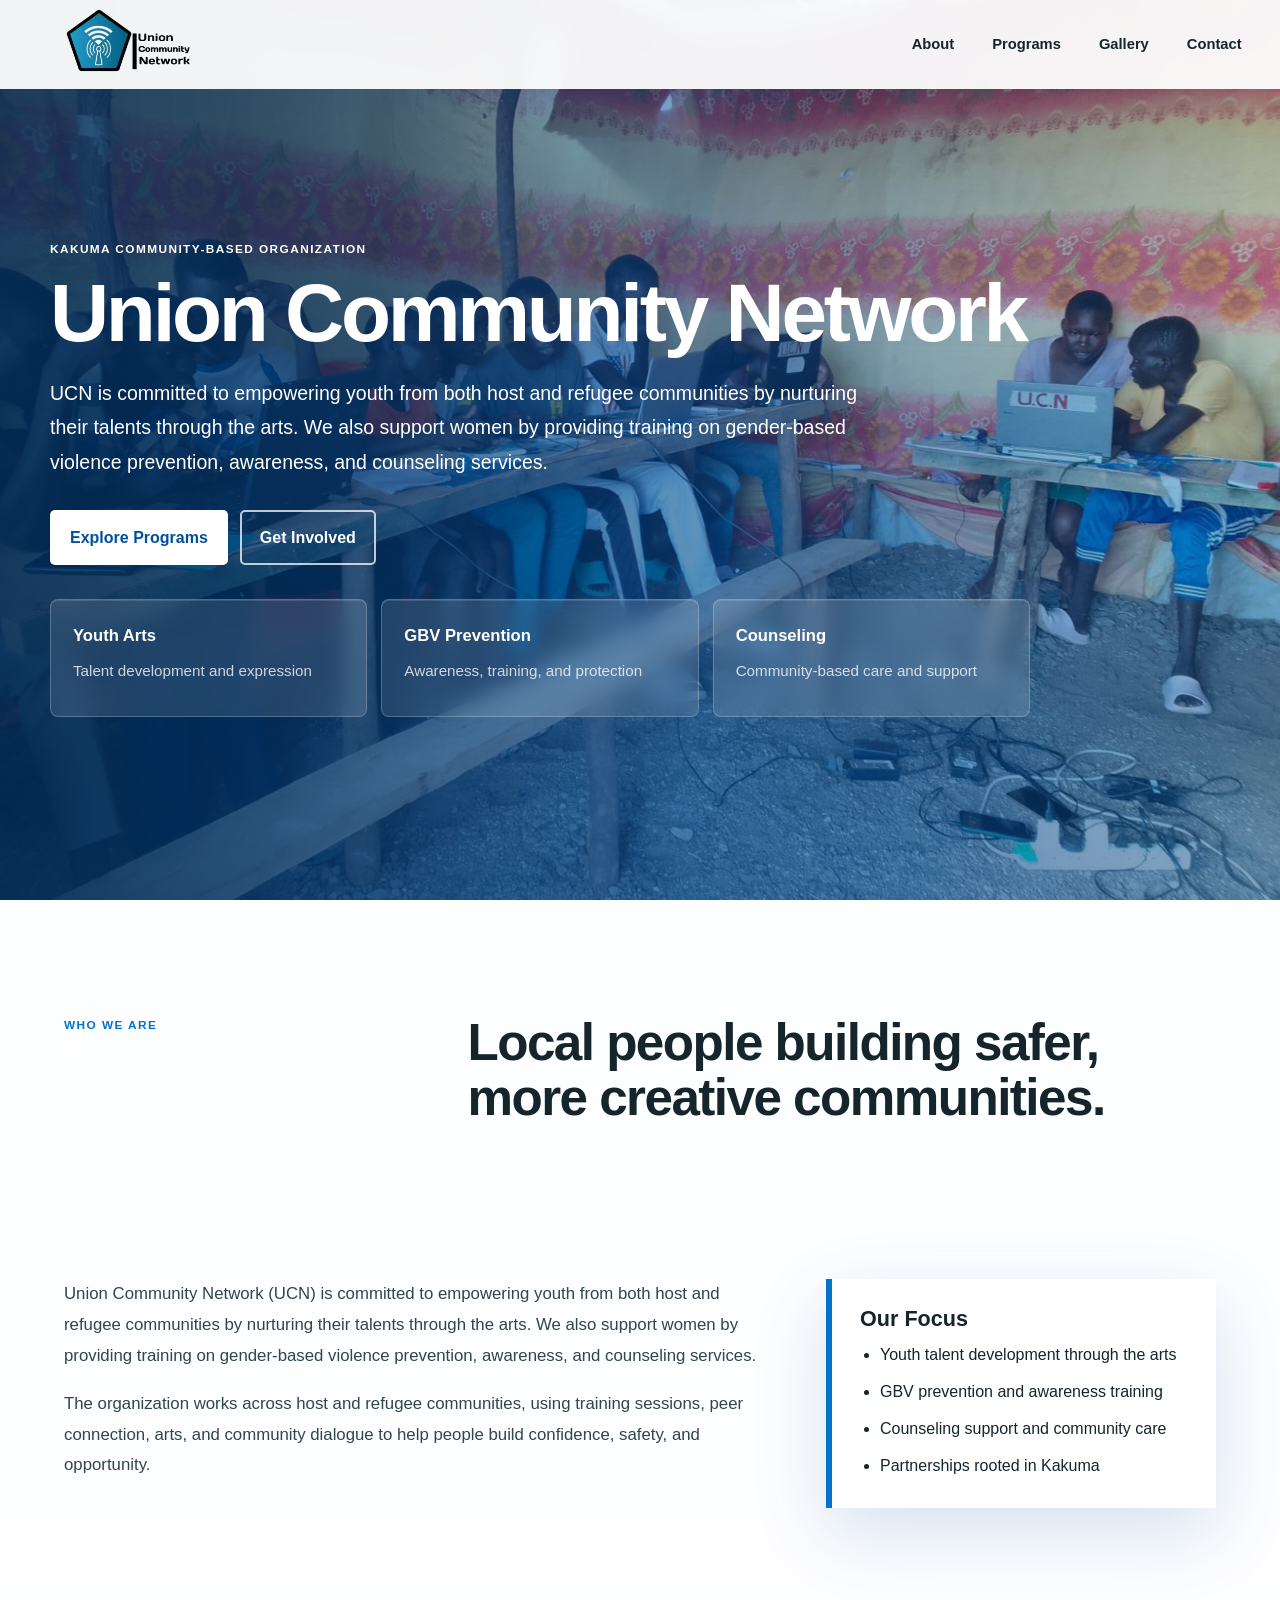
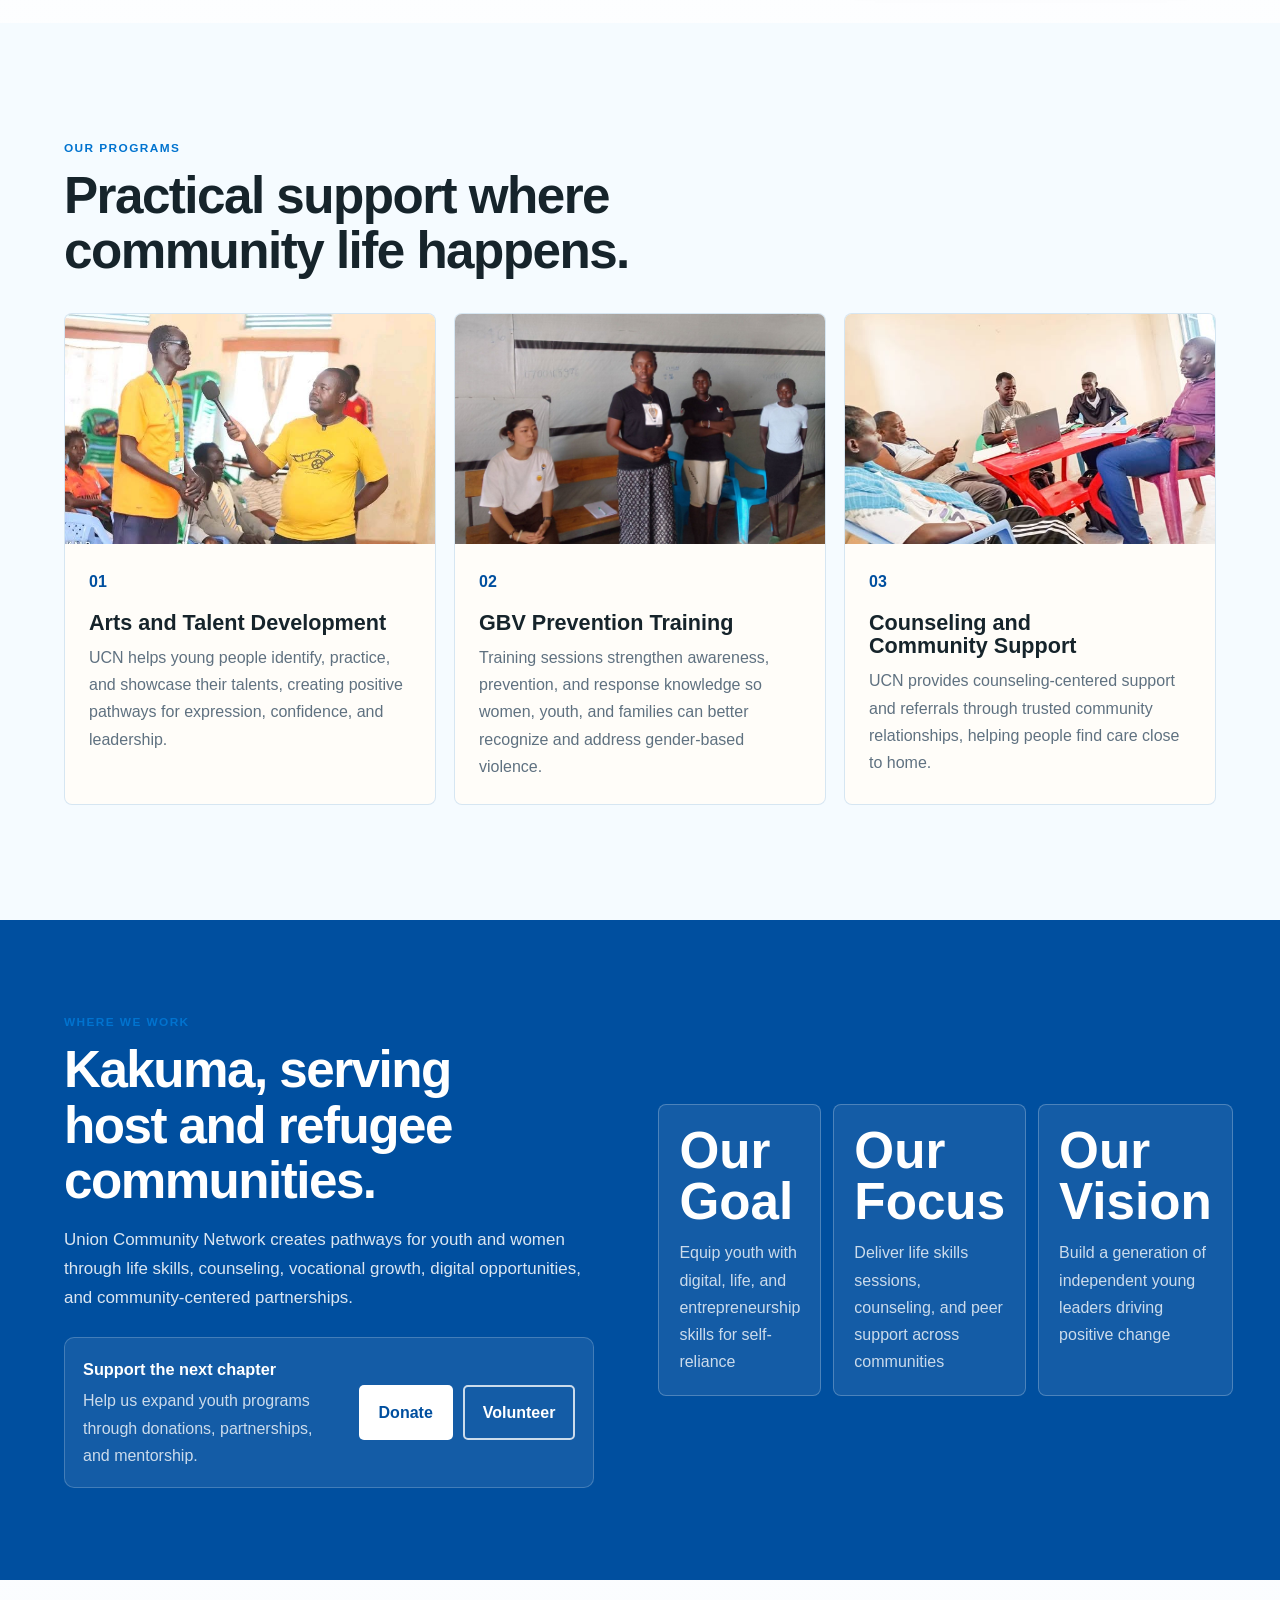
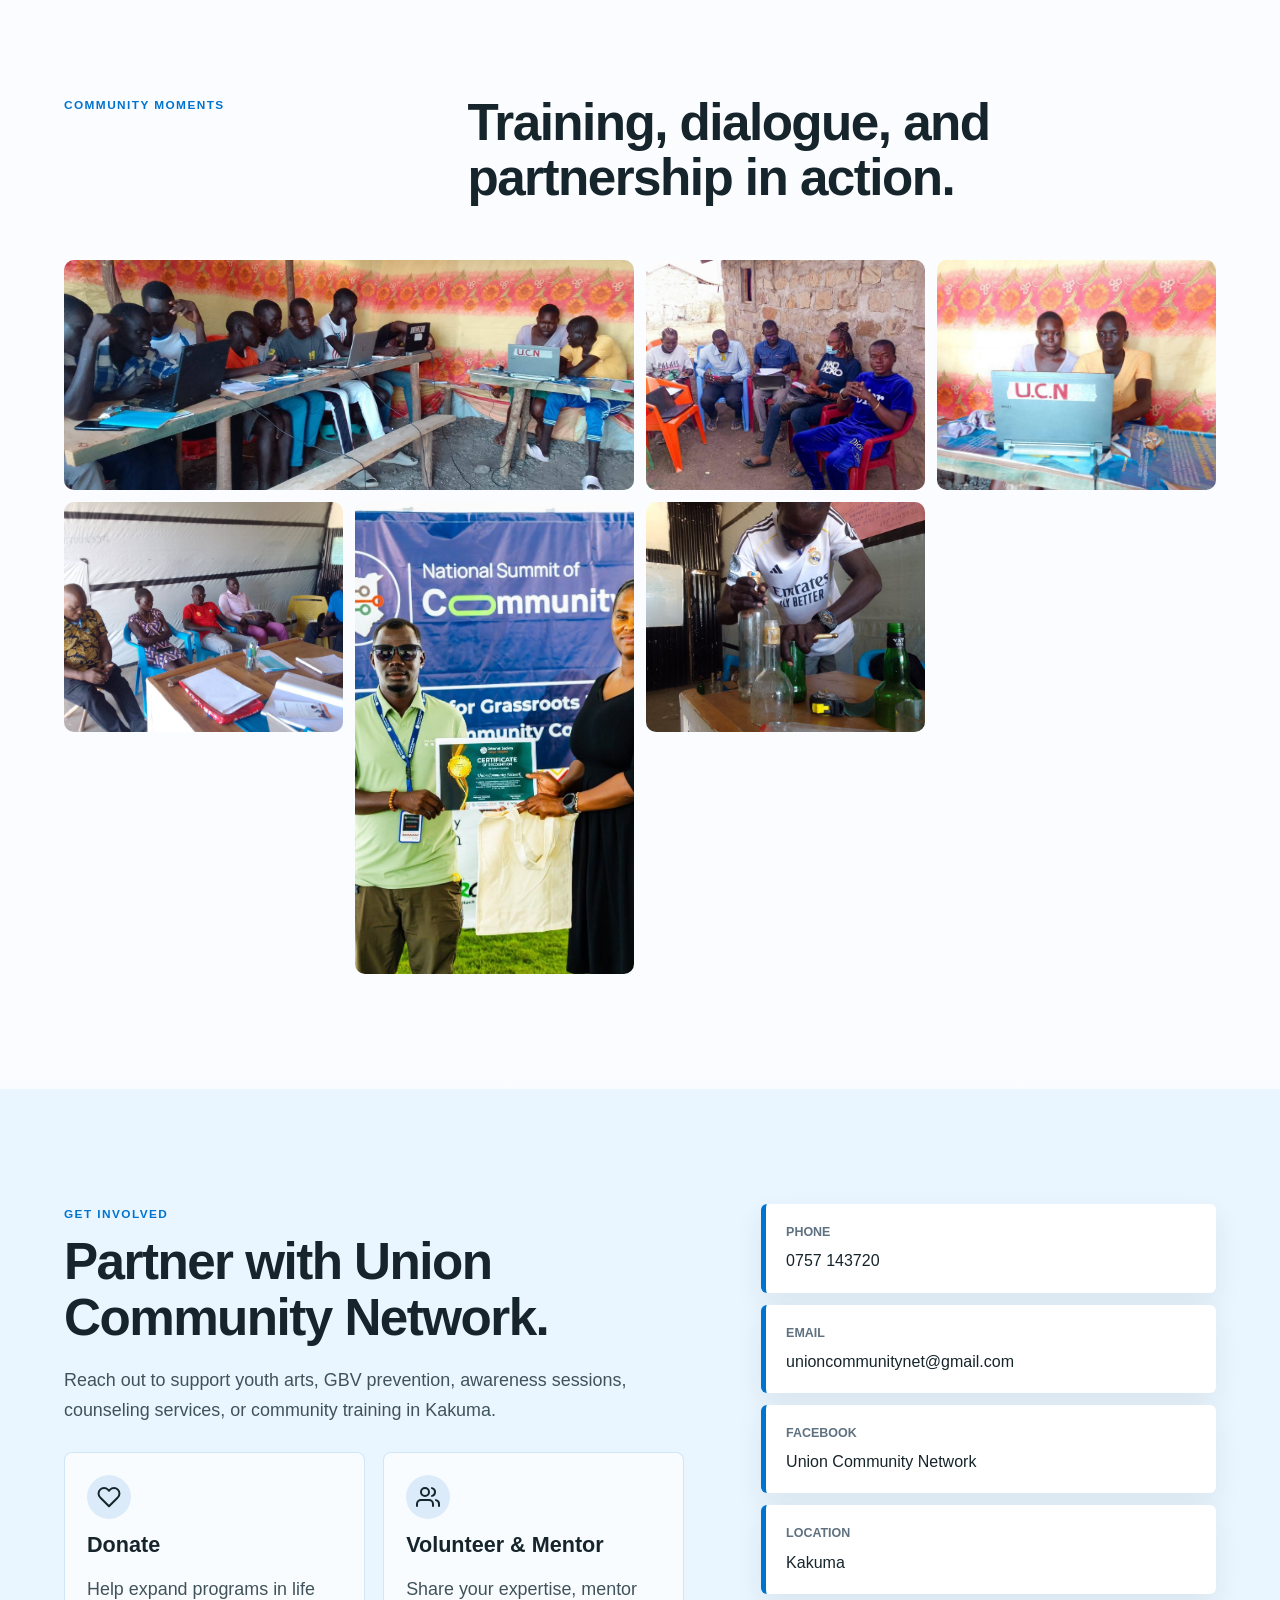
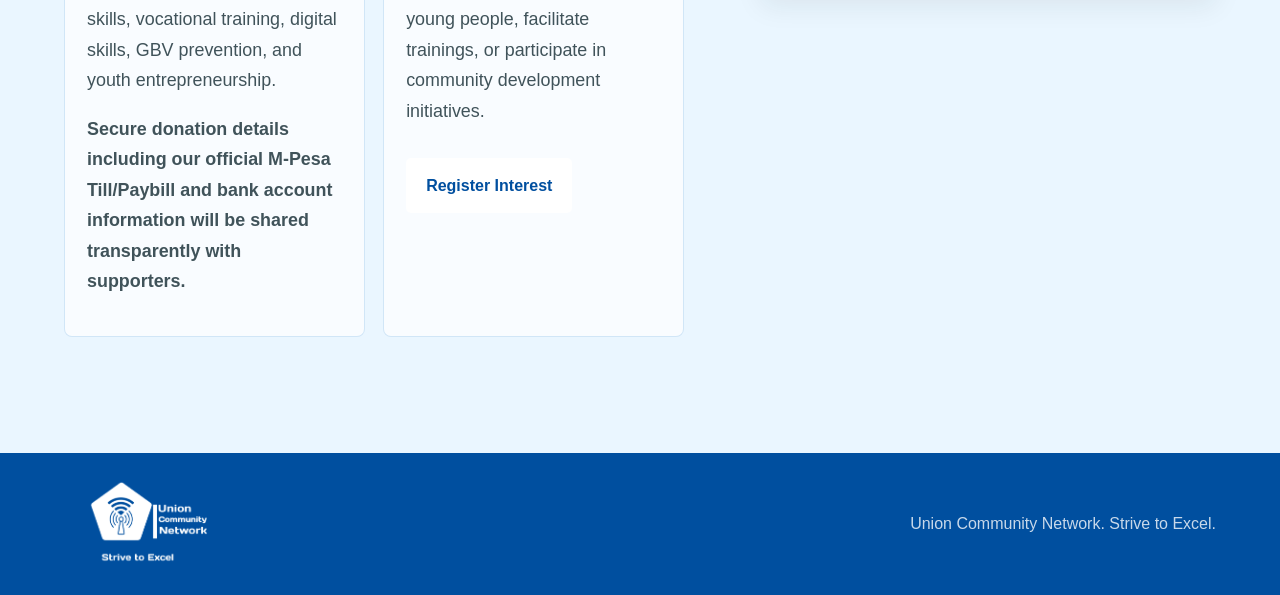
==== index.html @ 2a22b8e0 "Initial commit - UCN website" ====
<!doctype html>
<html lang="en">
  <head>
    <meta charset="utf-8">
    <meta name="viewport" content="width=device-width, initial-scale=1">
    <meta name="description" content="Union Community Network is a Kakuma-based CBO empowering youth and women through arts, talent development, GBV prevention, awareness, and counseling support.">
    <title>Union Community Network | Kakuma CBO</title>
    <link rel="icon" href="assets/logo.png">
    <link rel="stylesheet" href="style.css">
  </head>
  <body>
    <header class="site-header" data-header>
      <a class="brand" href="#home" aria-label="Union Community Network home">
        <img src="assets/logo2.png" alt="Union Community Network logo">
      </a>
      <button class="nav-toggle" type="button" aria-label="Open navigation" aria-expanded="false" data-nav-toggle>
        <span></span>
        <span></span>
        <span></span>
      </button>
      <nav class="site-nav" data-nav>
        <a href="about.html">About</a>
        <a href="#programs">Programs</a>
        <a href="#gallery">Gallery</a>
        <a href="#contact">Contact</a>
      </nav>
    </header>

    <main id="home">
      <section class="hero" aria-label="Union Community Network introduction">
        <picture>
          <img src="assets/images/img5.jpg" alt="Union Community Network community training session in Kakuma">
        </picture>
        <div class="hero-overlay"></div>
        <div class="hero-content">
          <p class="eyebrow">Kakuma community-based organization</p>
          <h1>Union Community Network</h1>
          <p class="hero-lede">UCN is committed to empowering youth from both host and refugee communities by nurturing their talents through the arts. We also support women by providing training on gender-based violence prevention, awareness, and counseling services.</p>
          <div class="hero-actions">
            <a class="button primary" href="#programs">Explore Programs</a>
            <a class="button secondary" href="#contact">Get Involved</a>
          </div>
          <div class="hero-highlights" aria-label="Union Community Network focus areas">
            <div>
              <strong>Youth Arts</strong>
              <span>Talent development and expression</span>
            </div>
            <div>
              <strong>GBV Prevention</strong>
              <span>Awareness, training, and protection</span>
            </div>
            <div>
              <strong>Counseling</strong>
              <span>Community-based care and support</span>
            </div>
          </div>
        </div>
      </section>

      <section class="intro section-pad" id="about">
        <div class="section-heading">
          <p class="eyebrow">Who We Are</p>
          <h2>Local people building safer, more creative communities.</h2>
          <a class="button secondary small-link" href="about.html">Read Full About Us</a>
        </div>
        <div class="intro-grid">
          <div>
            <p>Union Community Network (UCN) is committed to empowering youth from both host and refugee communities by nurturing their talents through the arts. We also support women by providing training on gender-based violence prevention, awareness, and counseling services.</p>
            <p>The organization works across host and refugee communities, using training sessions, peer connection, arts, and community dialogue to help people build confidence, safety, and opportunity.</p>
          </div>
          <div class="values-panel">
            <h3>Our Focus</h3>
            <ul>
              <li>Youth talent development through the arts</li>
              <li>GBV prevention and awareness training</li>
              <li>Counseling support and community care</li>
              <li>Partnerships rooted in Kakuma</li>
            </ul>
          </div>
        </div>
      </section>

      <section class="programs section-pad" id="programs">
        <div class="section-heading narrow">
          <p class="eyebrow">Our Programs</p>
          <h2>Practical support where community life happens.</h2>
        </div>
        <div class="program-grid">
          <article class="program-card">
            <img src="assets/images/img1.jpg" alt="Community member speaking during a Union Community Network session">
            <div>
              <span>01</span>
              <h3>Arts and Talent Development</h3>
              <p>UCN helps young people identify, practice, and showcase their talents, creating positive pathways for expression, confidence, and leadership.</p>
            </div>
          </article>
          <article class="program-card">
            <img src="assets/images/Img3.jpg" alt="Women participating in a Union Community Network activity">
            <div>
              <span>02</span>
              <h3>GBV Prevention Training</h3>
              <p>Training sessions strengthen awareness, prevention, and response knowledge so women, youth, and families can better recognize and address gender-based violence.</p>
            </div>
          </article>
          <article class="program-card">
            <img src="assets/images/img8.jpg" alt="Union Community Network group discussion">
            <div>
              <span>03</span>
              <h3>Counseling and Community Support</h3>
              <p>UCN provides counseling-centered support and referrals through trusted community relationships, helping people find care close to home.</p>
            </div>
          </article>
        </div>
      </section>

      <section class="impact">
        <div class="impact-inner">
          <div class="impact-copy">
            <p class="eyebrow">Where We Work</p>
            <h2>Kakuma, serving host and refugee communities.</h2>
            <p class="impact-summary">Union Community Network creates pathways for youth and women through life skills, counseling, vocational growth, digital opportunities, and community-centered partnerships.</p>
            <div class="impact-cta">
              <div>
                <strong>Support the next chapter</strong>
                <span>Help us expand youth programs through donations, partnerships, and mentorship.</span>
              </div>
              <div class="impact-cta-actions">
                <a class="button primary" href="#contact">Donate</a>
                <a class="button secondary light" href="volunteer.html">Volunteer</a>
              </div>
            </div>
          </div>
          <div class="impact-stats" aria-label="Union Community Network priorities">
            <div>
              <strong>Our Goal</strong>
              <span>Equip youth with digital, life, and entrepreneurship skills for self-reliance</span>
            </div>
            <div>
              <strong>Our Focus</strong>
              <span>Deliver life skills sessions, counseling, and peer support across communities</span>
            </div>
            <div>
              <strong>Our Vision</strong>
              <span>Build a generation of independent young leaders driving positive change</span>
            </div>
          </div>
        </div>
      </section>

      <section class="gallery section-pad" id="gallery">
        <div class="section-heading">
          <p class="eyebrow">Community Moments</p>
          <h2>Training, dialogue, and partnership in action.</h2>
        </div>
        <div class="gallery-grid">
          <figure class="wide" data-gallery-item>
            <img src="assets/images/img7.jpg" alt="Participants seated during a UCN community training" data-gallery-img>
            <figcaption class="gallery-caption">
              <span class="gallery-caption-icon"><svg width="20" height="20" viewBox="0 0 24 24" fill="none" stroke="currentColor" stroke-width="2" stroke-linecap="round" stroke-linejoin="round"><rect x="3" y="3" width="18" height="18" rx="2" ry="2"/><line x1="9" y1="9" x2="15" y2="9"/><line x1="9" y1="13" x2="15" y2="13"/><line x1="9" y1="17" x2="13" y2="17"/></svg></span>
              <span>Community training session</span>
            </figcaption>
          </figure>
          <figure data-gallery-item>
            <img src="assets/images/img10.jpg" alt="UCN members meeting outdoors in Kakuma" data-gallery-img>
            <figcaption class="gallery-caption">
              <span class="gallery-caption-icon"><svg width="20" height="20" viewBox="0 0 24 24" fill="none" stroke="currentColor" stroke-width="2" stroke-linecap="round" stroke-linejoin="round"><path d="M17 21v-2a4 4 0 0 0-4-4H5a4 4 0 0 0-4 4v2"/><circle cx="9" cy="7" r="4"/><path d="M23 21v-2a4 4 0 0 0-3-3.87"/><path d="M16 3.13a4 4 0 0 1 0 7.75"/></svg></span>
              <span>Outdoor community meeting</span>
            </figcaption>
          </figure>
          <figure data-gallery-item>
            <img src="assets/images/img4.jpg" alt="Union Community Network members displaying a UCN sign" data-gallery-img>
            <figcaption class="gallery-caption">
              <span class="gallery-caption-icon"><svg width="20" height="20" viewBox="0 0 24 24" fill="none" stroke="currentColor" stroke-width="2" stroke-linecap="round" stroke-linejoin="round"><path d="M6 9H4.5a2.5 2.5 0 0 1 0-5H7"/><path d="M18 9h1.5a2.5 2.5 0 0 0 0-5H17"/><path d="M4 22h16"/><path d="M10 14.66V17c0 .55-.47.98-.97 1.21C7.85 18.75 7 20.24 7 22"/><path d="M14 14.66V17c0 .55.47.98.97 1.21C16.15 18.75 17 20.24 17 22"/><path d="M18 2H6v7a6 6 0 0 0 12 0V2Z"/></svg></span>
              <span>UCN team pride</span>
            </figcaption>
          </figure>
          <figure data-gallery-item>
            <img src="assets/images/Img6.jpg" alt="Community members seated for a discussion" data-gallery-img>
            <figcaption class="gallery-caption">
              <span class="gallery-caption-icon"><svg width="20" height="20" viewBox="0 0 24 24" fill="none" stroke="currentColor" stroke-width="2" stroke-linecap="round" stroke-linejoin="round"><path d="M21 15a2 2 0 0 1-2 2H7l-4 4V5a2 2 0 0 1 2-2h14a2 2 0 0 1 2 2z"/><line x1="8" y1="9" x2="16" y2="9"/><line x1="8" y1="13" x2="14" y2="13"/></svg></span>
              <span>Community dialogue</span>
            </figcaption>
          </figure>
          <figure class="tall" data-gallery-item>
            <img src="assets/images/img9.jpg" alt="UCN representative receiving partner recognition" data-gallery-img>
            <figcaption class="gallery-caption">
              <span class="gallery-caption-icon"><svg width="20" height="20" viewBox="0 0 24 24" fill="none" stroke="currentColor" stroke-width="2" stroke-linecap="round" stroke-linejoin="round"><circle cx="12" cy="8" r="6"/><path d="M15.477 12.89 17 22l-5-3-5 3 1.523-9.11"/></svg></span>
              <span>Partner recognition</span>
            </figcaption>
          </figure>
          <figure data-gallery-item>
            <img src="assets/images/Img2.jpg" alt="Youth talent activity with bottles and a light" data-gallery-img>
            <figcaption class="gallery-caption">
              <span class="gallery-caption-icon"><svg width="20" height="20" viewBox="0 0 24 24" fill="none" stroke="currentColor" stroke-width="2" stroke-linecap="round" stroke-linejoin="round"><circle cx="13.5" cy="6.5" r="2.5"/><path d="M13 13.5 9.3 21.1a1 1 0 0 0 .9 1.4h5.6a1 1 0 0 0 .9-1.4L14 13.5"/><path d="M10 9.5 8.2 5.8A2.5 2.5 0 0 1 11 2.5h2a2.5 2.5 0 0 1 2.8 3.3L14 9.5"/></svg></span>
              <span>Youth talent showcase</span>
            </figcaption>
          </figure>
        </div>
      </section>

      <section class="contact section-pad" id="contact">
        <div class="contact-copy">
          <p class="eyebrow">Get Involved</p>
          <h2>Partner with Union Community Network.</h2>
          <p>Reach out to support youth arts, GBV prevention, awareness sessions, counseling services, or community training in Kakuma.</p>
          <div class="support-grid">
            <article class="support-card">
              <div class="support-icon">
                <svg width="24" height="24" viewBox="0 0 24 24" fill="none" stroke="currentColor" stroke-width="2" stroke-linecap="round" stroke-linejoin="round"><path d="M20.84 4.61a5.5 5.5 0 0 0-7.78 0L12 5.67l-1.06-1.06a5.5 5.5 0 0 0-7.78 7.78l1.06 1.06L12 21.23l7.78-7.78 1.06-1.06a5.5 5.5 0 0 0 0-7.78z"/></svg>
              </div>
              <h3>Donate</h3>
              <p>Help expand programs in life skills, vocational training, digital skills, GBV prevention, and youth entrepreneurship.</p>
              <p class="support-note">Secure donation details including our official M-Pesa Till/Paybill and bank account information will be shared transparently with supporters.</p>
            </article>
            <article class="support-card">
              <div class="support-icon">
                <svg width="24" height="24" viewBox="0 0 24 24" fill="none" stroke="currentColor" stroke-width="2" stroke-linecap="round" stroke-linejoin="round"><path d="M17 21v-2a4 4 0 0 0-4-4H5a4 4 0 0 0-4 4v2"/><circle cx="9" cy="7" r="4"/><path d="M23 21v-2a4 4 0 0 0-3-3.87"/><path d="M16 3.13a4 4 0 0 1 0 7.75"/></svg>
              </div>
              <h3>Volunteer & Mentor</h3>
              <p>Share your expertise, mentor young people, facilitate trainings, or participate in community development initiatives.</p>
              <a class="button primary" href="volunteer.html">Register Interest</a>
            </article>
          </div>
        </div>
        <div class="contact-panel">
          <a href="tel:+254757143720">
            <span>Phone</span>
            0757 143720
          </a>
          <a href="mailto:unioncommunitynet@gmail.com">
            <span>Email</span>
            unioncommunitynet@gmail.com
          </a>
          <a href="https://www.facebook.com/profile.php?id=100093007475665" target="_blank" rel="noreferrer">
            <span>Facebook</span>
            Union Community Network
          </a>
          <p>
            <span>Location</span>
            Kakuma
          </p>
        </div>
      </section>
    </main>

    <footer class="site-footer">
      <img src="assets/logo.png" alt="">
      <p>Union Community Network. Strive to Excel.</p>
    </footer>

    <!-- ===== Lightbox ===== -->
    <div class="lightbox" data-lightbox role="dialog" aria-label="Image viewer">
      <button class="lightbox-close" data-lightbox-close aria-label="Close viewer">&times;</button>
      <button class="lightbox-nav lightbox-prev" data-lightbox-prev aria-label="Previous image">&lsaquo;</button>
      <button class="lightbox-nav lightbox-next" data-lightbox-next aria-label="Next image">&rsaquo;</button>
      <figure class="lightbox-figure">
        <img src="" alt="" data-lightbox-image>
        <figcaption class="lightbox-caption" data-lightbox-caption></figcaption>
      </figure>
    </div>

    <script src="script.js"></script>
  </body>
</html>
---- style.css ----
:root {
  --ink: #16242b;
  --muted: #5f7180;
  --paper: #ffffff;
  --white: #ffffff;
  --blue: #0073cf;
  --deep-blue: #004f9f;
  --sky: #eaf6ff;
  --soft-blue: #f5fbff;
  --line: rgba(0, 115, 207, 0.16);
  --shadow: 0 24px 70px rgba(0, 79, 159, 0.16);
  --card-shadow: 0 16px 40px rgba(22, 36, 43, 0.06);
  --radius: 10px;
  --header-height: 56px;
}

* {
  box-sizing: border-box;
}

html {
  scroll-behavior: smooth;
  scroll-padding-top: calc(var(--header-height) + 16px);
}

section[id],
main[id] {
  scroll-margin-top: calc(var(--header-height) + 16px);
}

body {
  margin: 0;
  color: var(--ink);
  background: linear-gradient(180deg, #ffffff 0%, #f8fbff 100%);
  font-family: "Segoe UI", Arial, Helvetica, sans-serif;
  line-height: 1.7;
  -webkit-font-smoothing: antialiased;
}

img {
  display: block;
  max-width: 100%;
}

a {
  color: inherit;
}

.site-header {
  position: fixed;
  z-index: 20;
  top: 0;
  left: 0;
  right: 0;
  display: flex;
  align-items: center;
  justify-content: space-between;
  gap: 16px;
  min-height: 56px;
  padding: 6px clamp(14px, 3vw, 40px);
  color: var(--ink);
  background: rgba(255, 255, 255, 0.94);
  box-shadow: 0 8px 20px rgba(0, 79, 159, 0.08);
  backdrop-filter: blur(14px);
  transition: background 180ms ease, box-shadow 180ms ease, color 180ms ease;
}

.site-header.is-scrolled,
.site-header.is-open {
  color: var(--ink);
  background: rgba(255, 255, 255, 0.98);
  box-shadow: 0 8px 20px rgba(0, 79, 159, 0.1);
}

.brand {
  display: inline-flex;
  align-items: center;
  width: 170px;
  min-width: 120px;
}

.brand img {
  width: 100%;
  height: auto;
  filter: none;
}

.site-nav {
  display: flex;
  align-items: center;
  gap: clamp(18px, 3vw, 38px);
  font-size: 0.92rem;
  font-weight: 700;
  letter-spacing: 0;
}

.site-nav a {
  text-decoration: none;
}

.site-nav a:hover {
  color: var(--blue);
}

.nav-toggle {
  display: none;
  width: 44px;
  height: 44px;
  border: 1px solid currentColor;
  border-radius: 4px;
  color: inherit;
  background: transparent;
  cursor: pointer;
}

.nav-toggle span {
  display: block;
  width: 20px;
  height: 2px;
  margin: 5px auto;
  background: currentColor;
}

.hero {
  position: relative;
  min-height: 100svh;
  display: grid;
  align-items: center;
  overflow: hidden;
  background: var(--ink);
  padding-top: 56px;
}

.hero picture,
.hero picture img {
  position: absolute;
  inset: 0;
  width: 100%;
  height: 100%;
}

.hero picture img {
  object-fit: cover;
  object-position: center;
}

.hero-overlay {
  position: absolute;
  inset: 0;
  background:
    linear-gradient(90deg, rgba(0, 42, 84, 0.86), rgba(0, 79, 159, 0.48) 54%, rgba(0, 115, 207, 0.16)),
    linear-gradient(0deg, rgba(0, 42, 84, 0.38), rgba(0, 79, 159, 0));
}

.hero-content {
  position: relative;
  z-index: 1;
  width: min(1180px, calc(100% - 96px));
  margin: 0 auto;
  color: var(--white);
}

.eyebrow {
  margin: 0 0 10px;
  color: var(--blue);
  font-size: 0.78rem;
  font-weight: 800;
  text-transform: uppercase;
  letter-spacing: 0;
}

.hero .eyebrow {
  color: #ffffff;
}

h1,
h2,
h3,
p {
  overflow-wrap: anywhere;
}

h1,
h2,
h3 {
  margin-top: 0;
  line-height: 1.08;
  text-wrap: balance;
}

h1 {
  margin-bottom: 18px;
  max-width: 1080px;
  font-size: clamp(3.4rem, 6.4vw, 6rem);
  letter-spacing: -0.04em;
}

h2 {
  margin-bottom: 20px;
  font-size: clamp(2.2rem, 4vw, 3.4rem);
  letter-spacing: -0.03em;
}

h3 {
  margin-bottom: 10px;
  font-size: 1.35rem;
}

.hero-lede {
  max-width: 840px;
  margin: 0;
  font-size: clamp(1.06rem, 1.6vw, 1.22rem);
  line-height: 1.78;
}

.hero-actions {
  display: flex;
  flex-wrap: wrap;
  gap: 12px;
  margin-top: 30px;
}

.button {
  display: inline-flex;
  align-items: center;
  justify-content: center;
  min-height: 48px;
  padding: 12px 18px;
  border: 2px solid transparent;
  border-radius: 5px;
  font-weight: 800;
  text-decoration: none;
  transition: transform 180ms ease, box-shadow 180ms ease, opacity 180ms ease;
}

.button:hover {
  transform: translateY(-1px);
  box-shadow: 0 10px 24px rgba(0, 79, 159, 0.14);
}

.hero-highlights {
  display: grid;
  grid-template-columns: repeat(3, minmax(0, 1fr));
  gap: 14px;
  max-width: 980px;
  margin-top: 34px;
}

.hero-highlights div {
  min-height: 118px;
  padding: 22px;
  border: 1px solid rgba(255, 255, 255, 0.22);
  border-radius: 8px;
  background: rgba(255, 255, 255, 0.12);
  backdrop-filter: blur(10px);
  box-shadow: inset 0 1px 0 rgba(255, 255, 255, 0.12);
}

.hero-highlights strong,
.hero-highlights span {
  display: block;
}

.hero-highlights strong {
  margin-bottom: 8px;
  font-size: 1.04rem;
}

.hero-highlights span {
  color: rgba(255, 255, 255, 0.78);
  font-size: 0.95rem;
}

.button.primary {
  color: var(--deep-blue);
  background: var(--white);
}

.button.secondary {
  color: var(--white);
  border-color: rgba(255, 255, 255, 0.74);
}

.section-pad {
  padding: clamp(64px, 9vw, 120px) clamp(18px, 5vw, 72px);
}

.section-heading {
  display: grid;
  grid-template-columns: minmax(140px, 0.32fr) minmax(0, 0.68fr);
  gap: clamp(20px, 4vw, 54px);
  align-items: start;
  max-width: 1180px;
  margin: 0 auto 34px;
}

.eyebrow {
  margin: 0 0 10px;
  color: var(--blue);
  font-size: 0.74rem;
  font-weight: 800;
  letter-spacing: 0.12em;
  text-transform: uppercase;
}

.small-link {
  justify-self: start;
  width: auto;
  min-height: 40px;
  padding: 10px 14px;
  font-size: 0.9rem;
}

.section-heading.narrow {
  display: block;
  max-width: 780px;
  margin-left: 0;
}

.section-heading .small-link {
  grid-column: 2;
}

.intro-grid {
  display: grid;
  grid-template-columns: minmax(0, 1fr) minmax(280px, 390px);
  gap: clamp(28px, 5vw, 74px);
  align-items: start;
  max-width: 1180px;
  margin: 0 auto;
}

.intro-grid p {
  margin: 0 0 18px;
  color: #33444b;
  font-size: 1.05rem;
  line-height: 1.82;
}

.values-panel {
  padding: 28px;
  border-left: 6px solid var(--blue);
  background: var(--white);
  box-shadow: var(--shadow);
}

.contact-card {
  margin: 6px 0 22px;
  padding: 22px;
  border: 1px solid rgba(0, 115, 207, 0.16);
  border-radius: var(--radius);
  background: linear-gradient(180deg, rgba(0, 115, 207, 0.05), rgba(255, 255, 255, 0.96));
  box-shadow: var(--card-shadow);
}

.contact-card-header {
  display: flex;
  align-items: center;
  gap: 10px;
  margin-bottom: 14px;
}

.contact-card-header h3 {
  margin: 0;
}

.contact-card-icon {
  display: inline-flex;
  align-items: center;
  justify-content: center;
  width: 38px;
  height: 38px;
  border-radius: 50%;
  background: rgba(0, 115, 207, 0.12);
  font-size: 1.15rem;
}

.contact-card-list {
  display: grid;
  gap: 12px;
  margin: 0;
  padding: 0;
  list-style: none;
}

.contact-card-list li {
  display: grid;
  gap: 4px;
  padding: 10px 0;
  border-bottom: 1px solid rgba(0, 115, 207, 0.12);
}

.contact-card-list li:last-child {
  border-bottom: none;
}

.contact-card-list span {
  color: var(--muted);
  font-size: 0.78rem;
  font-weight: 800;
  text-transform: uppercase;
}

.contact-card-list strong,
.contact-card-list a {
  color: var(--ink);
  font-size: 1rem;
  text-decoration: none;
}

.contact-card-list a:hover {
  color: var(--blue);
}

.values-panel ul {
  padding-left: 20px;
  margin: 0;
}

.values-panel li + li {
  margin-top: 10px;
}

.profile-grid {
  display: grid;
  grid-template-columns: repeat(3, minmax(0, 1fr));
  gap: 18px;
  max-width: 1180px;
  margin: 0 auto;
}

.profile-card {
  padding: 24px;
  border: 1px solid var(--line);
  border-radius: 8px;
  background: var(--white);
  box-shadow: 0 12px 28px rgba(22, 36, 43, 0.06);
}

.profile-card h3 {
  margin-bottom: 12px;
}

.profile-card p,
.profile-card li {
  color: #3f4d55;
  font-size: 1rem;
}

.profile-card ul {
  margin: 0;
  padding-left: 20px;
}

.profile-card li + li {
  margin-top: 8px;
}

.wide-card {
  grid-column: span 2;
}

.stories-grid {
  display: grid;
  grid-template-columns: repeat(3, minmax(0, 1fr));
  gap: 18px;
  max-width: 1180px;
  margin: 0 auto;
}

.story-card {
  padding: 24px;
  border: 1px solid var(--line);
  border-radius: var(--radius);
  background: var(--white);
  box-shadow: var(--card-shadow);
}

.story-card p {
  margin: 0 0 16px;
  color: #1f3440;
  font-size: 1.03rem;
  font-weight: 700;
}

.story-card span {
  color: var(--deep-blue);
  font-size: 0.92rem;
  font-weight: 900;
}

.partners-panel {
  max-width: 1180px;
  margin: 0 auto;
  padding: 28px;
  border-radius: 10px;
  background: linear-gradient(135deg, rgba(0, 115, 207, 0.08), rgba(0, 79, 159, 0.04));
}

.partner-grid {
  display: grid;
  grid-template-columns: repeat(3, minmax(0, 1fr));
  gap: 16px;
}

.partner-card {
  padding: 22px;
  border: 1px solid rgba(0, 115, 207, 0.18);
  border-radius: var(--radius);
  background: rgba(255, 255, 255, 0.88);
  box-shadow: var(--card-shadow);
}

.partner-card h3 {
  margin-bottom: 8px;
  font-size: 1.22rem;
}

.partner-card p {
  margin: 0;
  color: #40535a;
}

.partner-icon,
.support-icon {
  display: inline-flex;
  align-items: center;
  justify-content: center;
  width: 44px;
  height: 44px;
  margin-bottom: 14px;
  border-radius: 50%;
  background: rgba(0, 115, 207, 0.12);
  font-size: 1.3rem;
}

.programs {
  background: var(--soft-blue);
}

.program-grid {
  display: grid;
  grid-template-columns: repeat(3, minmax(0, 1fr));
  gap: 18px;
}

.program-card {
  display: grid;
  grid-template-rows: 230px 1fr;
  min-height: 100%;
  border: 1px solid var(--line);
  border-radius: 8px;
  overflow: hidden;
  background: #fffdf9;
}

.program-card img {
  width: 100%;
  height: 100%;
  object-fit: cover;
}

.program-card div {
  padding: 24px;
}

.program-card span {
  display: block;
  margin-bottom: 16px;
  color: var(--deep-blue);
  font-weight: 900;
}

.program-card p {
  margin: 0;
  color: var(--muted);
}

.impact {
  padding: clamp(52px, 8vw, 92px) clamp(18px, 5vw, 72px);
  color: var(--white);
  background: var(--deep-blue);
}

.impact-inner {
  display: grid;
  grid-template-columns: minmax(0, 0.78fr) minmax(320px, 0.82fr);
  gap: clamp(30px, 5vw, 70px);
  align-items: center;
  max-width: 1180px;
  margin: 0 auto;
}

.impact-copy {
  max-width: 720px;
}

.impact h2 {
  margin-bottom: 0;
}

.impact-summary {
  margin: 18px 0 24px;
  color: rgba(255, 255, 255, 0.86);
  font-size: 1.06rem;
}

.impact-cta {
  display: grid;
  grid-template-columns: minmax(0, 1fr) auto;
  gap: 16px;
  align-items: center;
  padding: 18px;
  border: 1px solid rgba(255, 255, 255, 0.2);
  border-radius: 10px;
  background: rgba(255, 255, 255, 0.08);
}

.impact-cta strong {
  display: block;
  margin-bottom: 4px;
  font-size: 1.02rem;
}

.impact-cta span {
  display: block;
  color: rgba(255, 255, 255, 0.78);
}

.impact-cta-actions {
  display: flex;
  flex-wrap: wrap;
  gap: 10px;
}

.button.secondary.light {
  color: var(--white);
  border-color: rgba(255, 255, 255, 0.78);
  background: transparent;
}

.impact-stats {
  display: grid;
  grid-template-columns: repeat(3, 1fr);
  gap: 12px;
}

.impact-stats div {
  min-height: 140px;
  padding: 20px;
  border: 1px solid rgba(255, 255, 255, 0.24);
  border-radius: 8px;
  background: rgba(255, 255, 255, 0.08);
}

.impact-stats strong {
  display: block;
  font-size: 3.2rem;
  line-height: 1;
}

.impact-stats span {
  display: block;
  margin-top: 12px;
  color: rgba(255, 255, 255, 0.78);
}

.gallery-grid {
  display: grid;
  grid-template-columns: repeat(4, 1fr);
  grid-auto-rows: 230px;
  gap: 12px;
}

.gallery-grid figure {
  position: relative;
  margin: 0;
  overflow: hidden;
  border-radius: 10px;
  background: var(--ink);
  cursor: pointer;
}

.gallery-grid .wide {
  grid-column: span 2;
}

.gallery-grid .tall {
  grid-row: span 2;
}

.gallery-grid img {
  width: 100%;
  height: 100%;
  object-fit: cover;
  transition: transform 400ms ease;
}

.gallery-grid figure:hover img {
  transform: scale(1.08);
}

/* ===== Gallery Caption Overlay ===== */
.gallery-caption {
  position: absolute;
  bottom: 0;
  left: 0;
  right: 0;
  display: flex;
  align-items: center;
  gap: 8px;
  margin: 0;
  padding: 16px 18px;
  background: linear-gradient(0deg, rgba(0, 0, 0, 0.75) 0%, rgba(0, 0, 0, 0) 100%);
  color: #fff;
  font-size: 0.92rem;
  font-weight: 600;
  transform: translateY(100%);
  transition: transform 280ms ease;
}

.gallery-grid figure:hover .gallery-caption {
  transform: translateY(0);
}

.gallery-caption-icon {
  font-size: 1.1rem;
  flex-shrink: 0;
}

/* ===== Lightbox ===== */
.lightbox {
  position: fixed;
  inset: 0;
  z-index: 100;
  display: flex;
  align-items: center;
  justify-content: center;
  background: rgba(0, 0, 0, 0.88);
  backdrop-filter: blur(6px);
  opacity: 0;
  pointer-events: none;
  transition: opacity 260ms ease;
}

.lightbox.is-open {
  opacity: 1;
  pointer-events: auto;
}

.lightbox-figure {
  position: relative;
  max-width: 90vw;
  max-height: 85vh;
  margin: 0;
  border-radius: 8px;
  overflow: hidden;
  box-shadow: 0 30px 80px rgba(0, 0, 0, 0.5);
}

.lightbox-figure img {
  display: block;
  max-width: 90vw;
  max-height: 80vh;
  width: auto;
  height: auto;
  object-fit: contain;
}

.lightbox-caption {
  position: absolute;
  bottom: 0;
  left: 0;
  right: 0;
  margin: 0;
  padding: 14px 18px;
  background: linear-gradient(0deg, rgba(0, 0, 0, 0.8) 0%, rgba(0, 0, 0, 0) 100%);
  color: #fff;
  font-size: 1rem;
  text-align: center;
}

.lightbox-close {
  position: absolute;
  top: 18px;
  right: 18px;
  width: 44px;
  height: 44px;
  border: none;
  border-radius: 50%;
  background: rgba(0, 0, 0, 0.4);
  color: #fff;
  font-size: 1.5rem;
  cursor: pointer;
  display: flex;
  align-items: center;
  justify-content: center;
  transition: background 180ms ease, color 180ms ease;
}

.lightbox-close:hover {
  background: rgba(0, 79, 159, 0.7);
  color: #fff;
}

.lightbox-nav {
  position: absolute;
  top: 50%;
  transform: translateY(-50%);
  width: 48px;
  height: 48px;
  border: none;
  border-radius: 50%;
  background: rgba(0, 0, 0, 0.4);
  color: #fff;
  font-size: 1.5rem;
  cursor: pointer;
  display: flex;
  align-items: center;
  justify-content: center;
  transition: background 180ms ease, color 180ms ease;
}

.lightbox-nav:hover {
  background: rgba(0, 79, 159, 0.7);
  color: #fff;
}

.lightbox-prev {
  left: 18px;
}

.lightbox-next {
  right: 18px;
}

@media (max-width: 620px) {
  .lightbox-nav {
    width: 40px;
    height: 40px;
    font-size: 1.2rem;
  }

  .lightbox-prev {
    left: 8px;
  }

  .lightbox-next {
    right: 8px;
  }

  .lightbox-figure {
    max-width: 96vw;
  }
}

.contact {
  display: grid;
  grid-template-columns: minmax(0, 0.75fr) minmax(310px, 0.55fr);
  gap: clamp(28px, 6vw, 86px);
  align-items: start;
  background: var(--sky);
}

.contact-copy p:not(.eyebrow) {
  max-width: 620px;
  color: #40535a;
  font-size: 1.12rem;
}

.support-grid {
  display: grid;
  grid-template-columns: repeat(2, minmax(0, 1fr));
  gap: 18px;
  margin-top: 26px;
}

.support-card {
  padding: 22px;
  border: 1px solid rgba(0, 115, 207, 0.16);
  border-radius: 8px;
  background: rgba(255, 255, 255, 0.7);
}

.support-card h3 {
  margin-bottom: 10px;
}

.support-card .button {
  margin-top: 14px;
}

.support-note {
  margin-top: 12px;
  color: var(--deep-blue);
  font-weight: 700;
}

.volunteer-form {
  display: grid;
  gap: 12px;
  margin-top: 18px;
}

.volunteer-form label {
  display: grid;
  gap: 6px;
  color: #26414a;
  font-size: 0.92rem;
  font-weight: 700;
}

.volunteer-form input,
.volunteer-form select,
.volunteer-form textarea {
  width: 100%;
  padding: 12px 14px;
  border: 1px solid rgba(0, 115, 207, 0.26);
  border-radius: 6px;
  color: var(--ink);
  font: inherit;
  background: var(--white);
}

.volunteer-form textarea {
  resize: vertical;
}

.volunteer-form .button {
  width: auto;
}

.contact-panel {
  display: grid;
  gap: 12px;
}

.contact-panel a,
.contact-panel p {
  display: block;
  margin: 0;
  padding: 18px 20px;
  border-left: 5px solid var(--blue);
  border-radius: 6px;
  color: var(--ink);
  background: var(--white);
  text-decoration: none;
  box-shadow: 0 12px 28px rgba(22, 36, 43, 0.08);
}

.contact-panel a:hover {
  border-left-color: var(--deep-blue);
}

.contact-panel span {
  display: block;
  margin-bottom: 4px;
  color: var(--muted);
  font-size: 0.78rem;
  font-weight: 800;
  text-transform: uppercase;
}

.site-footer {
  display: flex;
  align-items: center;
  justify-content: space-between;
  gap: 18px;
  padding: 26px clamp(18px, 5vw, 72px);
  color: rgba(255, 255, 255, 0.78);
  background: var(--deep-blue);
}

.site-footer img {
  width: 160px;
  filter: brightness(0) invert(1);
}

.site-footer p {
  margin: 0;
}

.page-shell {
  background: var(--paper);
}

.about-page,
.volunteer-page {
  padding-top: 56px;
}

/* ===== About Hero ===== */
.about-hero {
  position: relative;
  min-height: 65vh;
  display: flex;
  align-items: center;
  overflow: hidden;
  background: var(--ink);
}

.about-hero picture,
.about-hero picture img {
  position: absolute;
  inset: 0;
  width: 100%;
  height: 100%;
}

.about-hero picture img {
  object-fit: cover;
  object-position: center;
}

.about-hero-overlay {
  position: absolute;
  inset: 0;
  background:
    linear-gradient(90deg, rgba(0, 42, 84, 0.88), rgba(0, 79, 159, 0.52) 54%, rgba(0, 115, 207, 0.2)),
    linear-gradient(0deg, rgba(0, 42, 84, 0.42), rgba(0, 79, 159, 0));
}

.about-hero-content {
  position: relative;
  z-index: 1;
  width: min(1180px, calc(100% - 96px));
  margin: 0 auto;
  color: var(--white);
}

.about-hero .eyebrow {
  color: #ffffff;
}

.about-hero-lede {
  max-width: 760px;
  margin: 0;
  font-size: clamp(1.06rem, 1.6vw, 1.22rem);
  line-height: 1.78;
  color: rgba(255, 255, 255, 0.92);
}

/* ===== Timeline ===== */
.story-timeline {
  display: grid;
  gap: 24px;
  max-width: 880px;
  margin: 0 auto;
}

.timeline-item {
  display: grid;
  grid-template-columns: 120px 1fr;
  gap: 28px;
}

.timeline-marker {
  display: flex;
  align-items: flex-start;
  justify-content: center;
  padding-top: 6px;
}

.timeline-year {
  display: inline-flex;
  align-items: center;
  justify-content: center;
  min-width: 100px;
  padding: 8px 16px;
  border-radius: 6px;
  background: var(--blue);
  color: var(--white);
  font-size: 0.95rem;
  font-weight: 800;
  text-align: center;
}

.timeline-card {
  padding: 24px;
  border: 1px solid var(--line);
  border-radius: 8px;
  background: var(--white);
  box-shadow: 0 12px 28px rgba(22, 36, 43, 0.06);
  position: relative;
}

.timeline-card::before {
  content: '';
  position: absolute;
  left: -8px;
  top: 24px;
  width: 14px;
  height: 14px;
  background: var(--white);
  border-left: 1px solid var(--line);
  border-bottom: 1px solid var(--line);
  transform: rotate(45deg);
}

.timeline-card h3 {
  margin-bottom: 8px;
  font-size: 1.2rem;
}

.timeline-card p {
  margin: 0;
  color: #3e4f59;
  font-size: 1rem;
  line-height: 1.7;
}

/* ===== About Intro Section ===== */
.about-intro-section {
  background: var(--soft-blue);
}

.about-intro-layout {
  display: grid;
  grid-template-columns: minmax(0, 1.1fr) minmax(280px, 0.9fr);
  gap: clamp(28px, 5vw, 60px);
  align-items: start;
  max-width: 1180px;
  margin: 0 auto;
}

.about-intro-copy p {
  margin: 0 0 18px;
  color: #33444b;
  font-size: 1.05rem;
  line-height: 1.82;
}

.about-motto-card {
  display: flex;
  gap: 16px;
  align-items: flex-start;
  padding: 20px;
  border-left: 5px solid var(--blue);
  border-radius: 8px;
  background: var(--white);
  box-shadow: var(--shadow);
  margin-top: 10px;
}

.motto-icon {
  font-size: 1.6rem;
  flex-shrink: 0;
  line-height: 1;
}

.about-motto-card strong {
  display: block;
  margin-bottom: 6px;
  color: var(--deep-blue);
  font-size: 1rem;
}

.about-motto-card p {
  margin: 0;
  font-size: 0.98rem;
  color: #3e4f59;
}

.about-intro-highlights {
  display: grid;
  gap: 16px;
}

.highlight-card {
  padding: 20px;
  border: 1px solid var(--line);
  border-radius: 8px;
  background: var(--white);
  box-shadow: 0 10px 24px rgba(22, 36, 43, 0.05);
  transition: transform 180ms ease, box-shadow 180ms ease;
}

.highlight-card:hover {
  transform: translateY(-2px);
  box-shadow: 0 16px 32px rgba(22, 36, 43, 0.08);
}

.highlight-icon {
  display: inline-flex;
  align-items: center;
  justify-content: center;
  width: 40px;
  height: 40px;
  border-radius: 50%;
  background: rgba(0, 115, 207, 0.1);
  font-size: 1.2rem;
  margin-bottom: 12px;
}

.highlight-card h3 {
  margin-bottom: 6px;
  font-size: 1.1rem;
}

.highlight-card p {
  margin: 0;
  color: #4a5b63;
  font-size: 0.95rem;
  line-height: 1.65;
}

/* ===== About Impact ===== */
.about-impact {
  padding: clamp(52px, 8vw, 92px) clamp(18px, 5vw, 72px);
  color: var(--white);
  background: var(--deep-blue);
}

.about-impact-inner {
  display: grid;
  grid-template-columns: minmax(0, 0.7fr) minmax(0, 1fr);
  gap: clamp(30px, 5vw, 70px);
  align-items: center;
  max-width: 1180px;
  margin: 0 auto;
}

.about-impact-copy p {
  margin: 0 0 18px;
  color: rgba(255, 255, 255, 0.86);
  font-size: 1.06rem;
  line-height: 1.78;
}

.about-impact .eyebrow {
  color: rgba(255, 255, 255, 0.7);
}

.about-impact h2 {
  margin-bottom: 16px;
}

.about-impact-stats {
  display: grid;
  grid-template-columns: repeat(2, 1fr);
  gap: 16px;
}

.about-impact-stats div {
  min-height: 130px;
  padding: 24px;
  border: 1px solid rgba(255, 255, 255, 0.2);
  border-radius: 8px;
  background: rgba(255, 255, 255, 0.08);
}

.about-impact-stats strong {
  display: block;
  font-size: 2.6rem;
  line-height: 1;
  margin-bottom: 10px;
}

.about-impact-stats span {
  display: block;
  color: rgba(255, 255, 255, 0.8);
  font-size: 0.95rem;
}

/* ===== Info Card Icons ===== */
.info-card-icon {
  display: inline-flex;
  align-items: center;
  justify-content: center;
  width: 40px;
  height: 40px;
  border-radius: 50%;
  background: rgba(0, 115, 207, 0.1);
  font-size: 1.2rem;
  margin-bottom: 14px;
}

/* ===== Team Grid ===== */
.team-grid {
  display: grid;
  grid-template-columns: repeat(auto-fill, minmax(280px, 1fr));
  gap: 20px;
  max-width: 1180px;
  margin: 0 auto;
}

.team-card {
  padding: 24px;
  border: 1px solid var(--line);
  border-radius: 10px;
  background: var(--white);
  box-shadow: 0 12px 28px rgba(22, 36, 43, 0.06);
  text-align: center;
  transition: transform 180ms ease, box-shadow 180ms ease;
}

.team-card:hover {
  transform: translateY(-3px);
  box-shadow: 0 18px 40px rgba(22, 36, 43, 0.1);
}

.team-avatar {
  display: inline-flex;
  align-items: center;
  justify-content: center;
  width: 64px;
  height: 64px;
  border-radius: 50%;
  background: linear-gradient(135deg, var(--blue), var(--deep-blue));
  color: var(--white);
  font-size: 1.3rem;
  font-weight: 800;
  margin-bottom: 14px;
}

.team-card h3 {
  margin-bottom: 4px;
  font-size: 1.15rem;
}

.team-role {
  display: block;
  margin-bottom: 10px;
  color: var(--blue);
  font-size: 0.82rem;
  font-weight: 800;
  text-transform: uppercase;
  letter-spacing: 0.06em;
}

.team-card p {
  margin: 0;
  color: #4a5b63;
  font-size: 0.95rem;
  line-height: 1.65;
}

/* ===== Partners Grid ===== */
.partners-grid {
  display: grid;
  grid-template-columns: repeat(4, minmax(0, 1fr));
  gap: 18px;
  max-width: 1180px;
  margin: 0 auto;
}

.partner-card-alt {
  padding: 22px;
  border: 1px solid var(--line);
  border-radius: 8px;
  background: var(--white);
  box-shadow: 0 10px 24px rgba(22, 36, 43, 0.05);
  transition: transform 180ms ease;
}

.partner-card-alt:hover {
  transform: translateY(-2px);
}

.partner-card-icon {
  display: inline-flex;
  align-items: center;
  justify-content: center;
  width: 40px;
  height: 40px;
  border-radius: 50%;
  background: rgba(0, 115, 207, 0.1);
  font-size: 1.15rem;
  margin-bottom: 12px;
}

.partner-card-alt h3 {
  margin-bottom: 6px;
  font-size: 1.15rem;
}

.partner-card-alt p {
  margin: 0;
  color: #4a5b63;
  font-size: 0.92rem;
  line-height: 1.6;
}

/* ===== Why UCN ===== */
.why-ucn {
  background: var(--soft-blue);
}

.why-grid {
  display: grid;
  grid-template-columns: repeat(2, minmax(0, 1fr));
  gap: 20px;
  max-width: 1180px;
  margin: 0 auto;
}

.why-card {
  padding: 28px;
  border: 1px solid var(--line);
  border-radius: 10px;
  background: var(--white);
  box-shadow: 0 12px 28px rgba(22, 36, 43, 0.06);
  transition: transform 180ms ease, box-shadow 180ms ease;
}

.why-card:hover {
  transform: translateY(-2px);
  box-shadow: 0 16px 40px rgba(22, 36, 43, 0.1);
}

.why-number {
  display: inline-flex;
  align-items: center;
  justify-content: center;
  width: 44px;
  height: 44px;
  border-radius: 50%;
  background: linear-gradient(135deg, var(--blue), var(--deep-blue));
  color: var(--white);
  font-size: 1.1rem;
  font-weight: 800;
  margin-bottom: 16px;
}

.why-card h3 {
  margin-bottom: 8px;
  font-size: 1.2rem;
}

.why-card p {
  margin: 0;
  color: #4a5b63;
  font-size: 1rem;
  line-height: 1.7;
}

.about-intro {
  display: grid;
  grid-template-columns: minmax(0, 1fr) minmax(270px, 360px);
  gap: clamp(24px, 4vw, 50px);
  align-items: start;
  max-width: 1180px;
  margin: 0 auto;
}

.about-intro p {
  margin: 0 0 18px;
  color: #38505a;
  font-size: 1.05rem;
}

.about-quote {
  padding: 24px;
  border-left: 5px solid var(--blue);
  border-radius: 8px;
  background: var(--white);
  box-shadow: var(--shadow);
}

.about-quote strong {
  display: block;
  margin-bottom: 8px;
  color: var(--deep-blue);
}

.about-section {
  background: var(--soft-blue);
}

.profile-layout {
  display: grid;
  grid-template-columns: repeat(2, minmax(0, 1fr));
  gap: 18px;
  max-width: 1180px;
  margin: 0 auto;
}

.info-card {
  padding: 24px;
  border: 1px solid var(--line);
  border-radius: 8px;
  background: var(--white);
  box-shadow: 0 12px 28px rgba(22, 36, 43, 0.06);
}

.info-card h3 {
  margin-bottom: 12px;
}

.info-card p,
.info-card li {
  color: #3e4f59;
}

.info-card ul {
  margin: 0;
  padding-left: 20px;
}

.info-card li + li {
  margin-top: 8px;
}

.wide-card {
  grid-column: span 2;
}

.about-callout-card {
  display: grid;
  grid-template-columns: minmax(0, 1fr) auto;
  gap: 20px;
  align-items: center;
  max-width: 1180px;
  margin: 0 auto;
  padding: 28px;
  border-radius: 10px;
  color: var(--white);
  background: linear-gradient(135deg, var(--deep-blue), #005ab8);
}

.about-callout-actions {
  display: flex;
  flex-wrap: wrap;
  gap: 12px;
}

.volunteer-layout {
  display: grid;
  grid-template-columns: minmax(0, 0.9fr) minmax(320px, 0.95fr);
  gap: clamp(28px, 5vw, 60px);
  align-items: start;
  max-width: 1180px;
  margin: 0 auto;
}

.volunteer-copy p,
.volunteer-copy li {
  color: #3a4c56;
  font-size: 1.04rem;
}

.volunteer-copy ul {
  margin: 18px 0 0;
  padding-left: 20px;
}

.page-form {
  padding: 22px;
  border: 1px solid var(--line);
  border-radius: 10px;
  background: var(--white);
  box-shadow: var(--shadow);
}

@media (min-width: 1400px) {
  .brand {
    width: 200px;
  }

  h1 {
    font-size: 7rem;
  }

  .hero-lede {
    font-size: 1.45rem;
  }
}

@media (max-width: 1180px) {
  .brand {
    width: 160px;
  }

  .hero-content {
    width: min(980px, calc(100% - 60px));
  }

  h1 {
    font-size: 5rem;
  }

  h2 {
    font-size: 3.15rem;
  }

  .hero-lede {
    max-width: 760px;
    font-size: 1.22rem;
  }

  .hero-highlights {
    max-width: 900px;
  }
}

@media (max-width: 900px) {
  .nav-toggle {
    display: block;
  }

  .partner-grid,
  .support-grid,
  .impact-cta {
    grid-template-columns: 1fr;
  }

  .site-nav {
    position: absolute;
    top: 56px;
    left: 0;
    right: 0;
    display: none;
    flex-direction: column;
    align-items: stretch;
    gap: 0;
    padding: 8px 18px 20px;
    color: var(--ink);
    background: rgba(255, 255, 255, 0.98);
  }

  .site-nav.is-open {
    display: flex;
  }

  .site-nav a {
    padding: 14px 0;
    border-bottom: 1px solid var(--line);
  }

  .section-heading,
  .intro-grid,
  .impact-inner,
  .contact,
  .support-grid,
  .profile-grid,
  .stories-grid,
  .partner-grid,
  .about-intro,
  .profile-layout,
  .about-callout-card,
  .about-intro-layout,
  .about-impact-inner,
  .about-hero-content {
    grid-template-columns: 1fr;
  }

  .about-hero {
    min-height: auto;
    padding: 120px 0 60px;
    align-items: end;
  }

  .about-hero-content {
    width: calc(100% - 44px);
  }

  .about-impact-stats {
    grid-template-columns: 1fr;
  }

  .partners-grid {
    grid-template-columns: repeat(2, minmax(0, 1fr));
  }

  .why-grid {
    grid-template-columns: 1fr;
  }

  .timeline-item {
    grid-template-columns: 1fr;
    gap: 12px;
  }

  .timeline-card::before {
    display: none;
  }

  .timeline-marker {
    justify-content: flex-start;
    padding-top: 0;
  }

  .program-grid {
    grid-template-columns: 1fr;
  }

  .hero {
    min-height: auto;
    padding: 150px 0 70px;
    align-items: end;
  }

  .hero-content {
    width: calc(100% - 44px);
  }

  h1 {
    font-size: 4rem;
  }

  h2 {
    font-size: 2.6rem;
  }

  .hero-highlights {
    grid-template-columns: 1fr;
    max-width: 620px;
  }

  .hero-highlights div {
    min-height: auto;
  }

  .program-card {
    grid-template-columns: minmax(180px, 0.45fr) 1fr;
    grid-template-rows: auto;
  }

  .profile-grid,
  .profile-layout,
  .partner-grid {
    grid-template-columns: repeat(2, minmax(0, 1fr));
  }

  .wide-card {
    grid-column: span 2;
  }

  .gallery-grid {
    grid-template-columns: repeat(2, 1fr);
  }
}

@media (max-width: 620px) {
  :root {
    --header-height: 56px;
  }

  .site-header {
    min-height: 50px;
    padding-inline: 14px;
  }

  .brand {
    width: 130px;
  }

  .site-nav {
    top: 56px;
  }

  .hero {
    min-height: auto;
    padding: 100px 0 48px;
  }

  .hero-overlay {
    background: linear-gradient(0deg, rgba(0, 42, 84, 0.84), rgba(0, 115, 207, 0.34));
  }

  .hero-content {
    width: calc(100% - 28px);
    margin: 0 auto;
  }

  h1 {
    font-size: 3rem;
  }

  h2 {
    font-size: 2.15rem;
  }

  h3 {
    font-size: 1.35rem;
  }

  .hero-lede {
    font-size: 1.05rem;
  }

  .hero-actions {
    margin-top: 24px;
  }

  .button {
    width: 100%;
  }

  .program-card {
    grid-template-columns: 1fr;
    grid-template-rows: 220px 1fr;
  }

  .impact-stats {
    grid-template-columns: 1fr;
  }

  .profile-grid,
  .profile-layout,
  .partner-grid,
  .stories-grid,
  .gallery-grid,
  .partners-grid {
    grid-template-columns: 1fr;
    grid-auto-rows: 240px;
  }

  .about-impact-stats {
    grid-template-columns: 1fr;
  }

  .why-grid {
    grid-template-columns: 1fr;
  }

  .about-hero {
    min-height: auto;
    padding: 100px 0 48px;
    align-items: end;
  }

  .about-hero-overlay {
    background: linear-gradient(0deg, rgba(0, 42, 84, 0.84), rgba(0, 115, 207, 0.34));
  }

  .about-hero-content {
    width: calc(100% - 28px);
    margin: 0 auto;
  }

  .timeline-item {
    grid-template-columns: 1fr;
    gap: 8px;
  }

  .timeline-card::before {
    display: none;
  }

  .timeline-marker {
    justify-content: flex-start;
    padding-top: 0;
  }

  .wide-card {
    grid-column: auto;
  }

  .gallery-grid .wide,
  .gallery-grid .tall {
    grid-column: auto;
    grid-row: auto;
  }

  .site-footer {
    align-items: flex-start;
    flex-direction: column;
  }
}

@media (max-width: 420px) {
  .brand {
    width: 120px;
  }

  .hero {
    padding-top: 80px;
  }

  h1 {
    font-size: 2.55rem;
  }

  h2 {
    font-size: 1.9rem;
  }

  .section-pad {
    padding-left: 14px;
    padding-right: 14px;
  }

  .hero-highlights div,
  .values-panel,
  .program-card div,
  .impact-stats div,
  .contact-panel a,
  .contact-panel p {
    padding: 18px;
  }
}
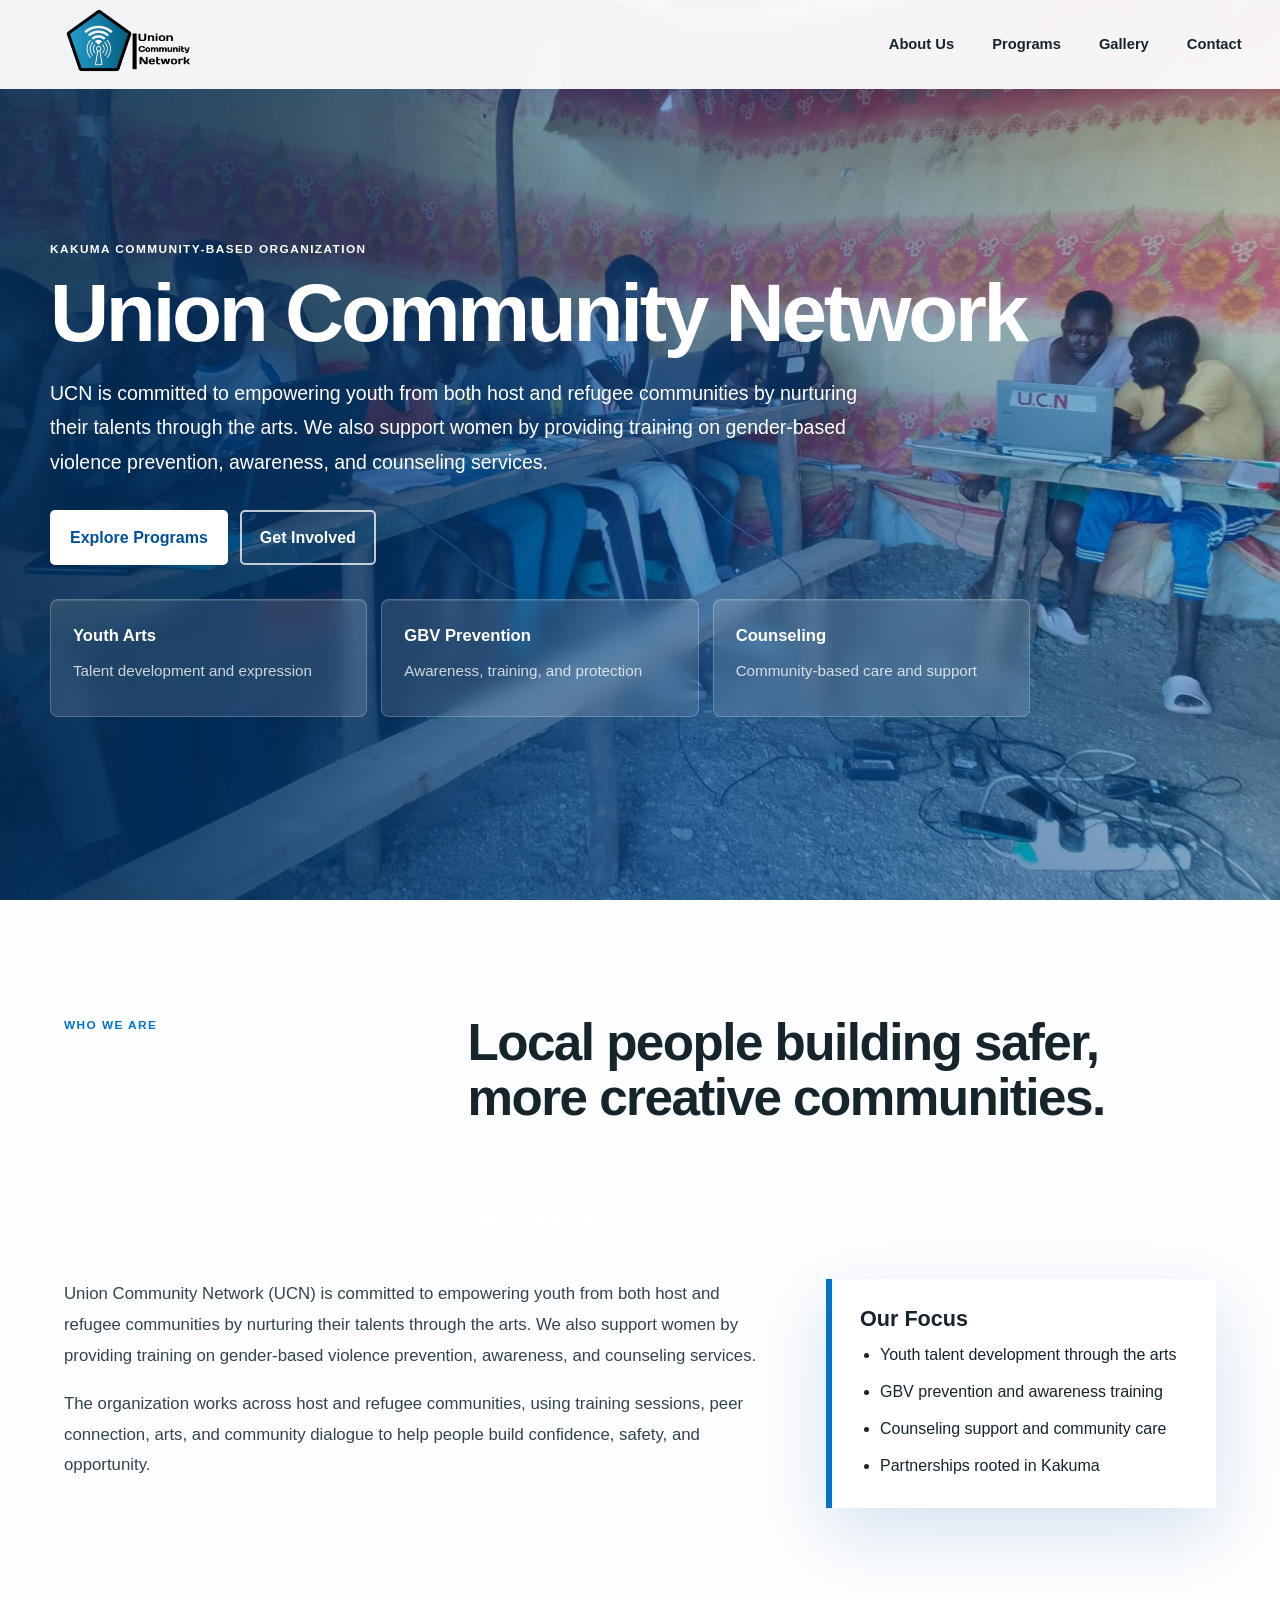
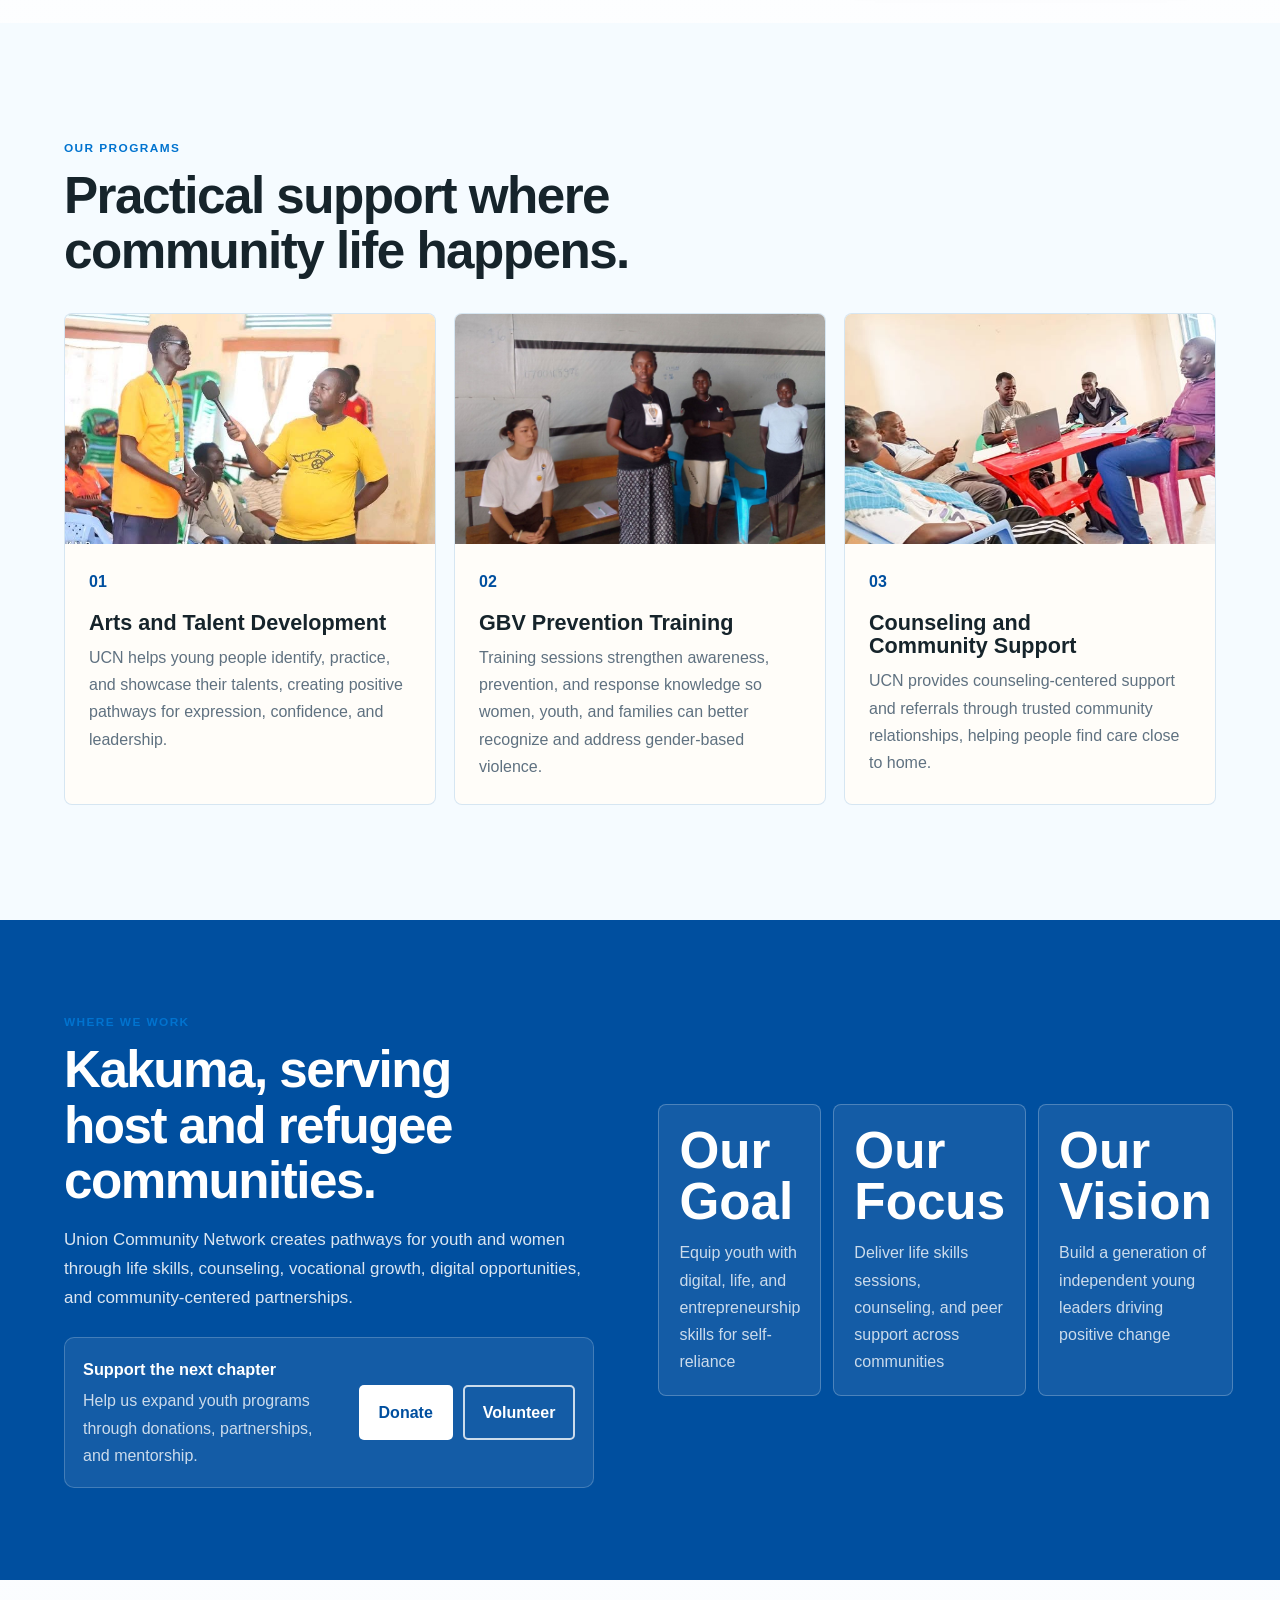
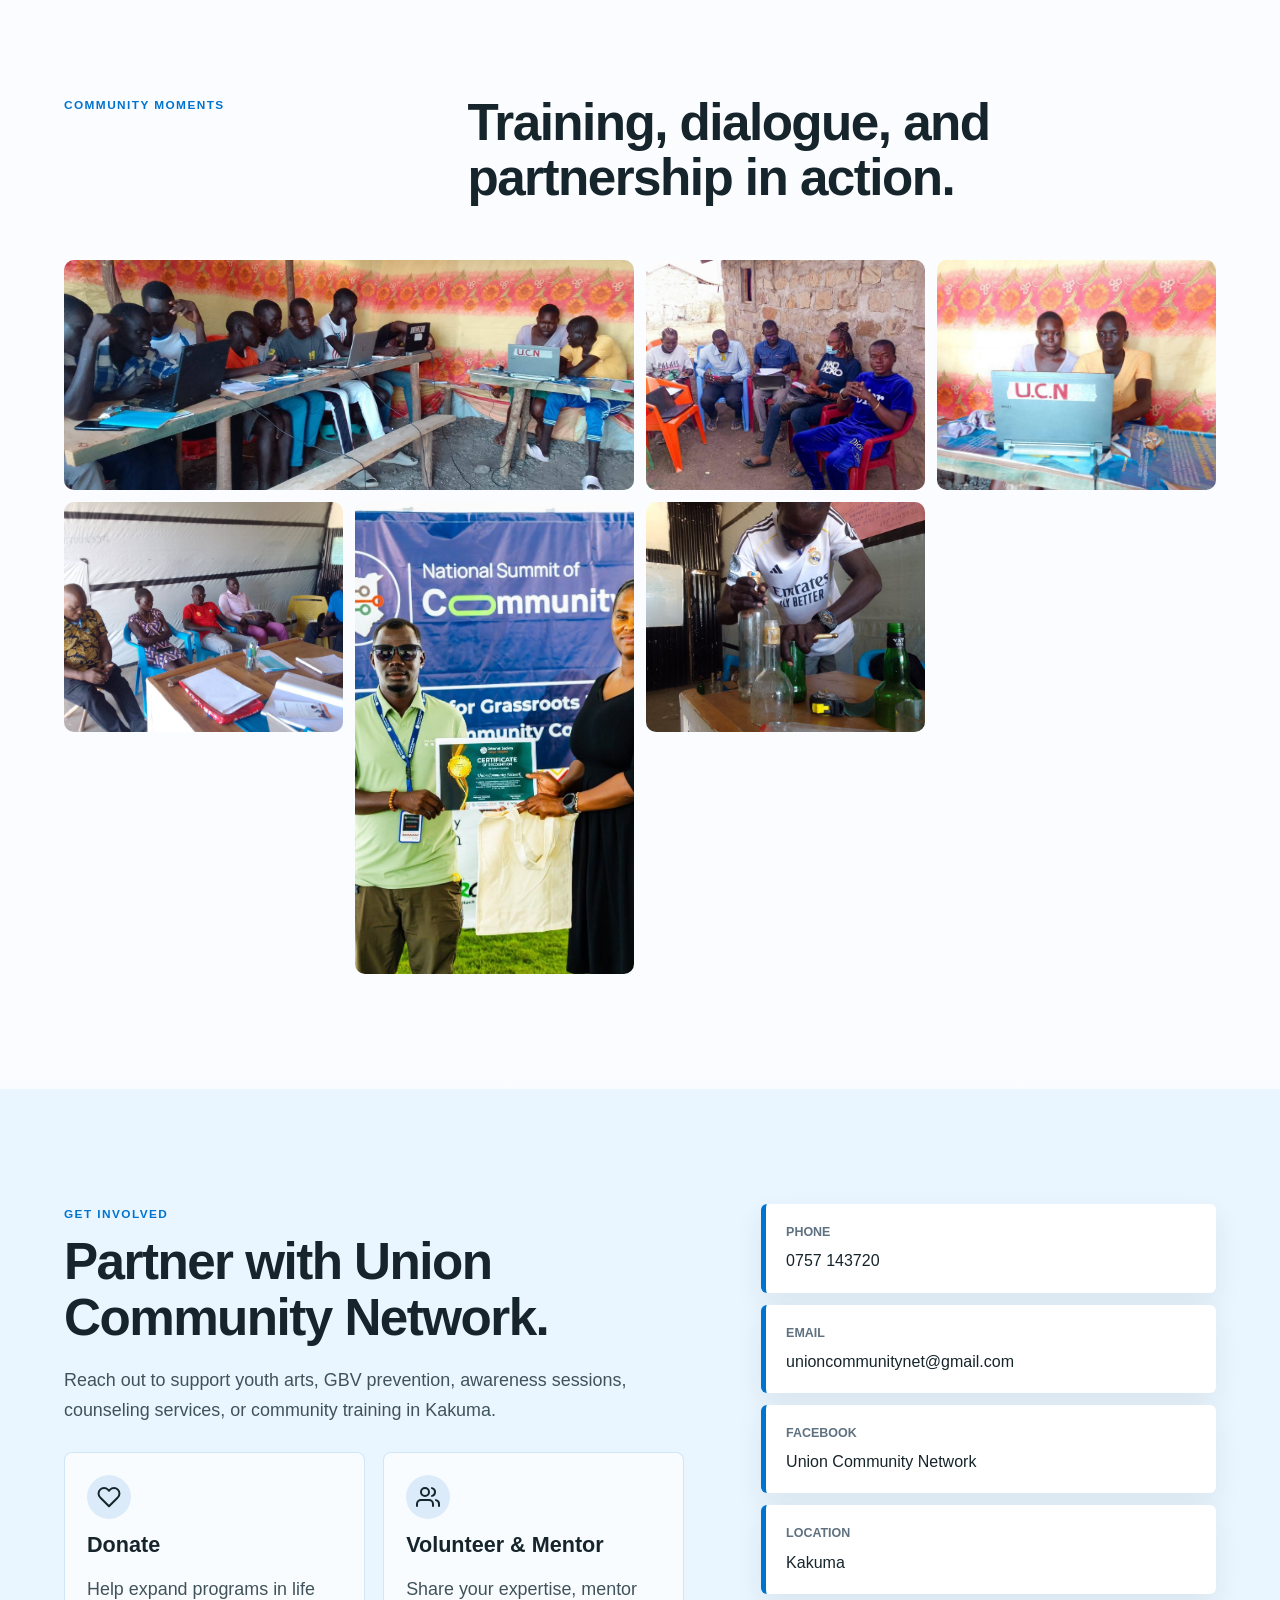
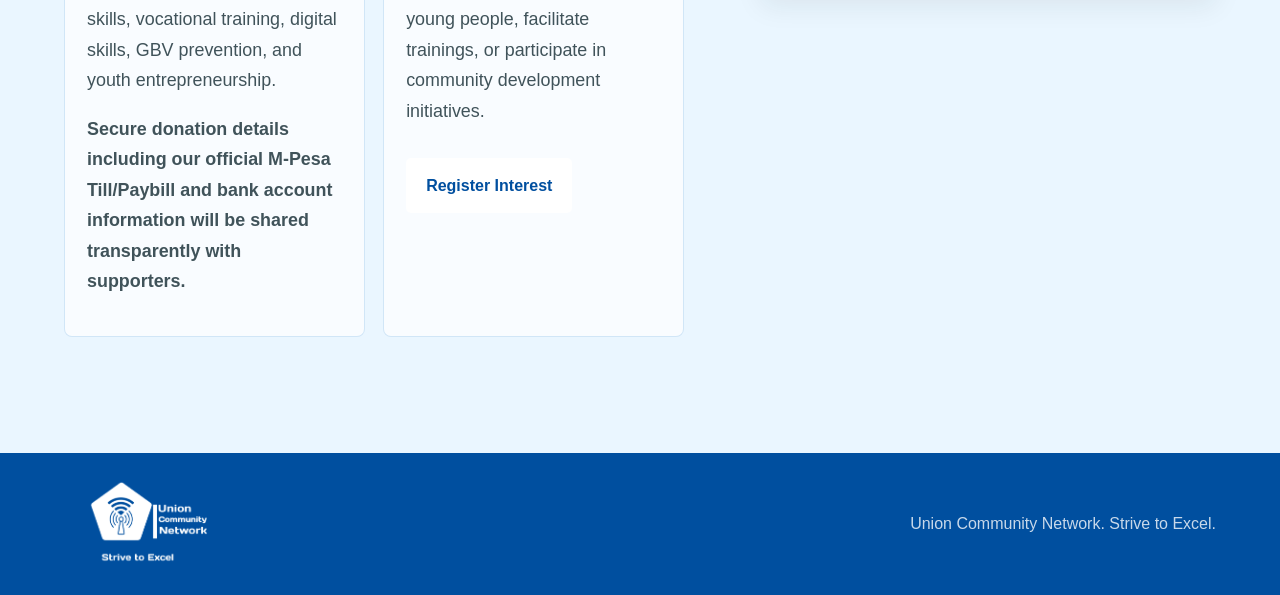
==== commit 057635c3: "Update nav: About -> About Us with blue button" ====
--- a/index.html
+++ b/index.html
@@ -19,7 +19,7 @@
         <span></span>
       </button>
       <nav class="site-nav" data-nav>
-        <a href="about.html">About</a>
+        <a href="about.html" class="nav-about-btn">About Us</a>
         <a href="#programs">Programs</a>
         <a href="#gallery">Gallery</a>
         <a href="#contact">Contact</a>
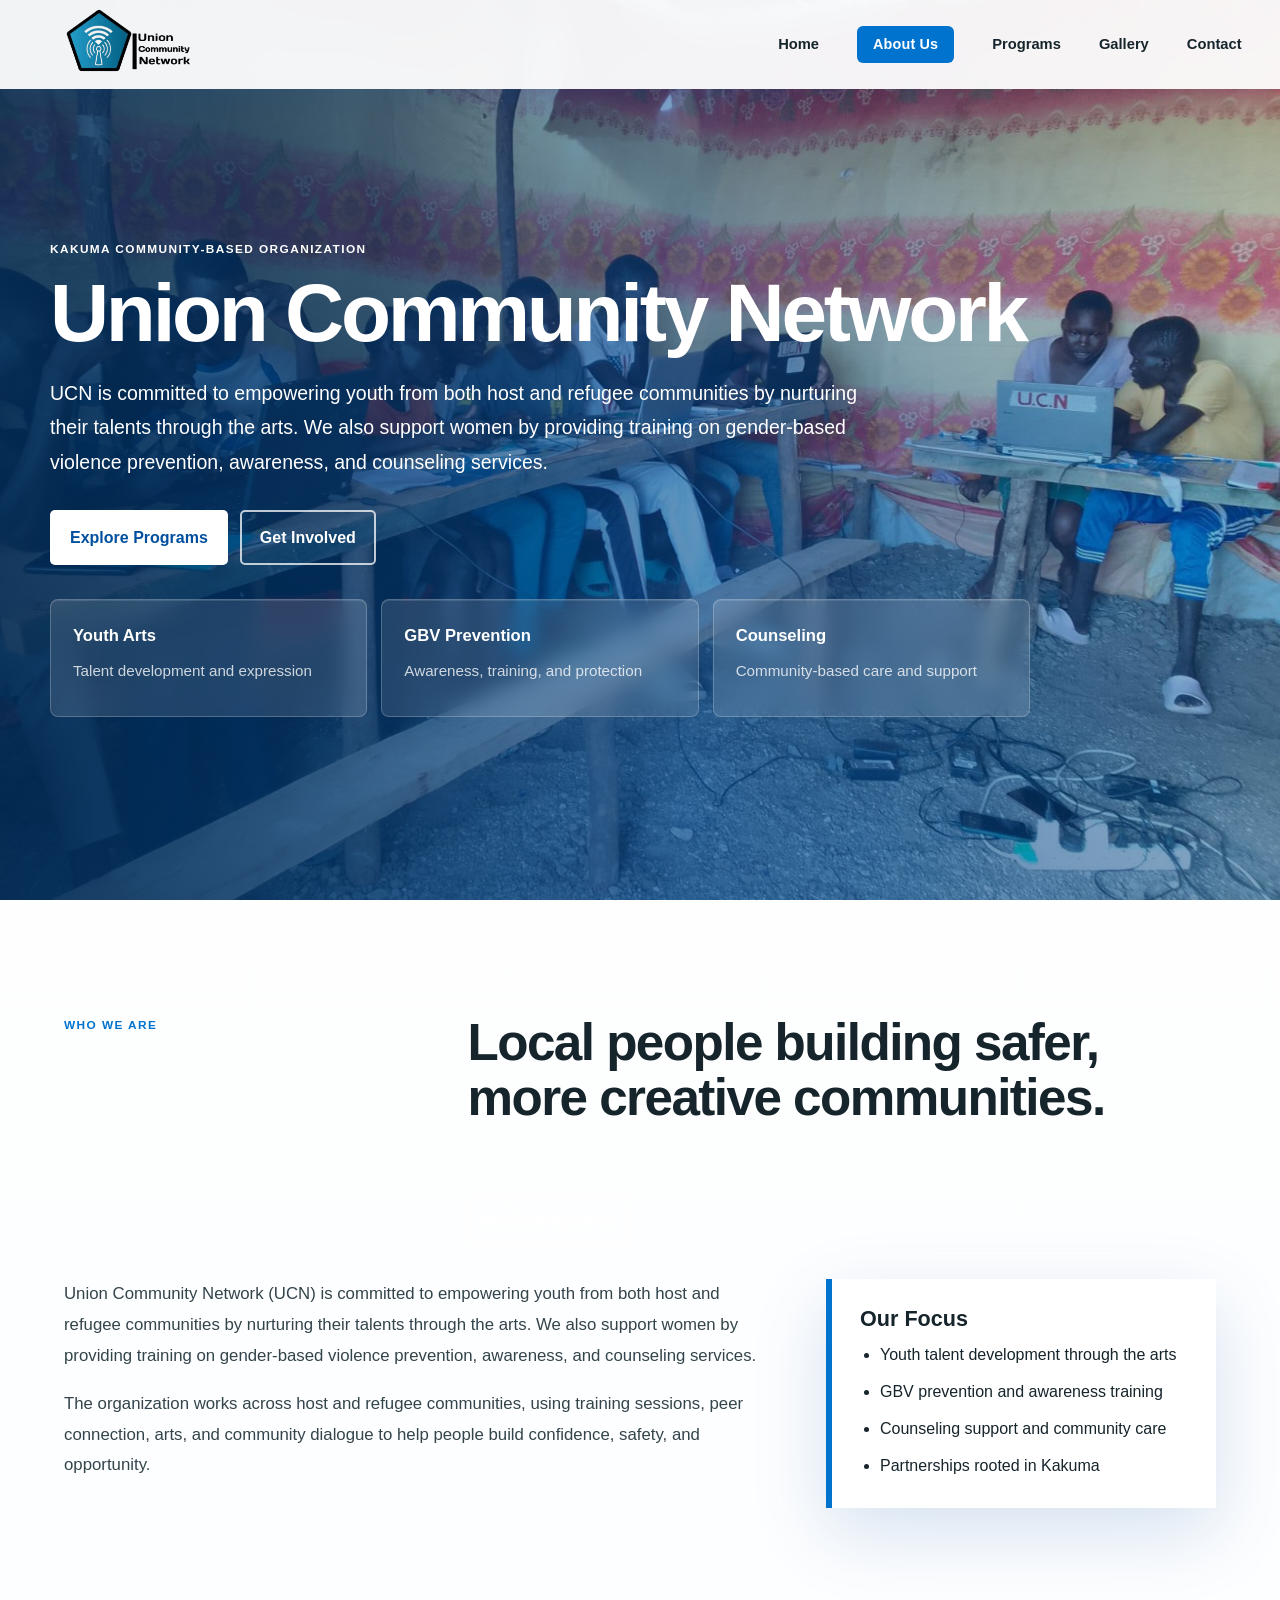
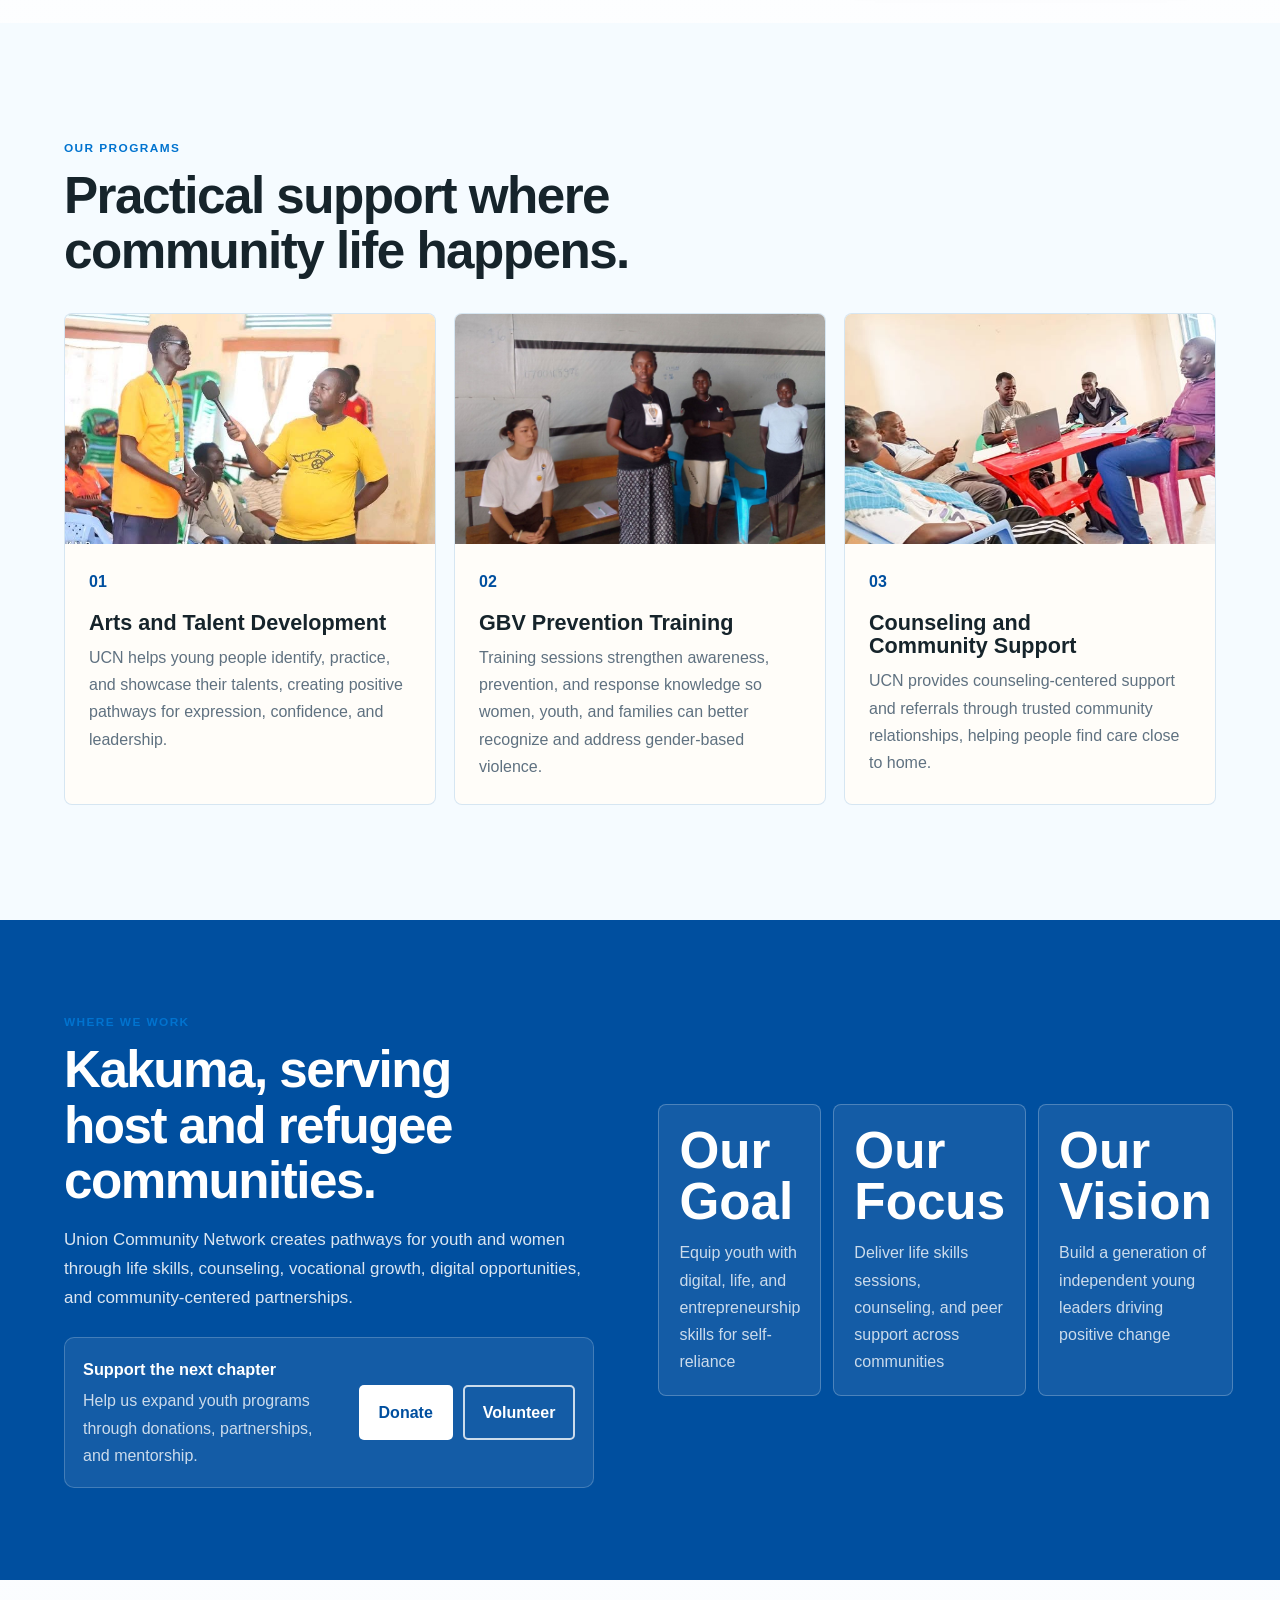
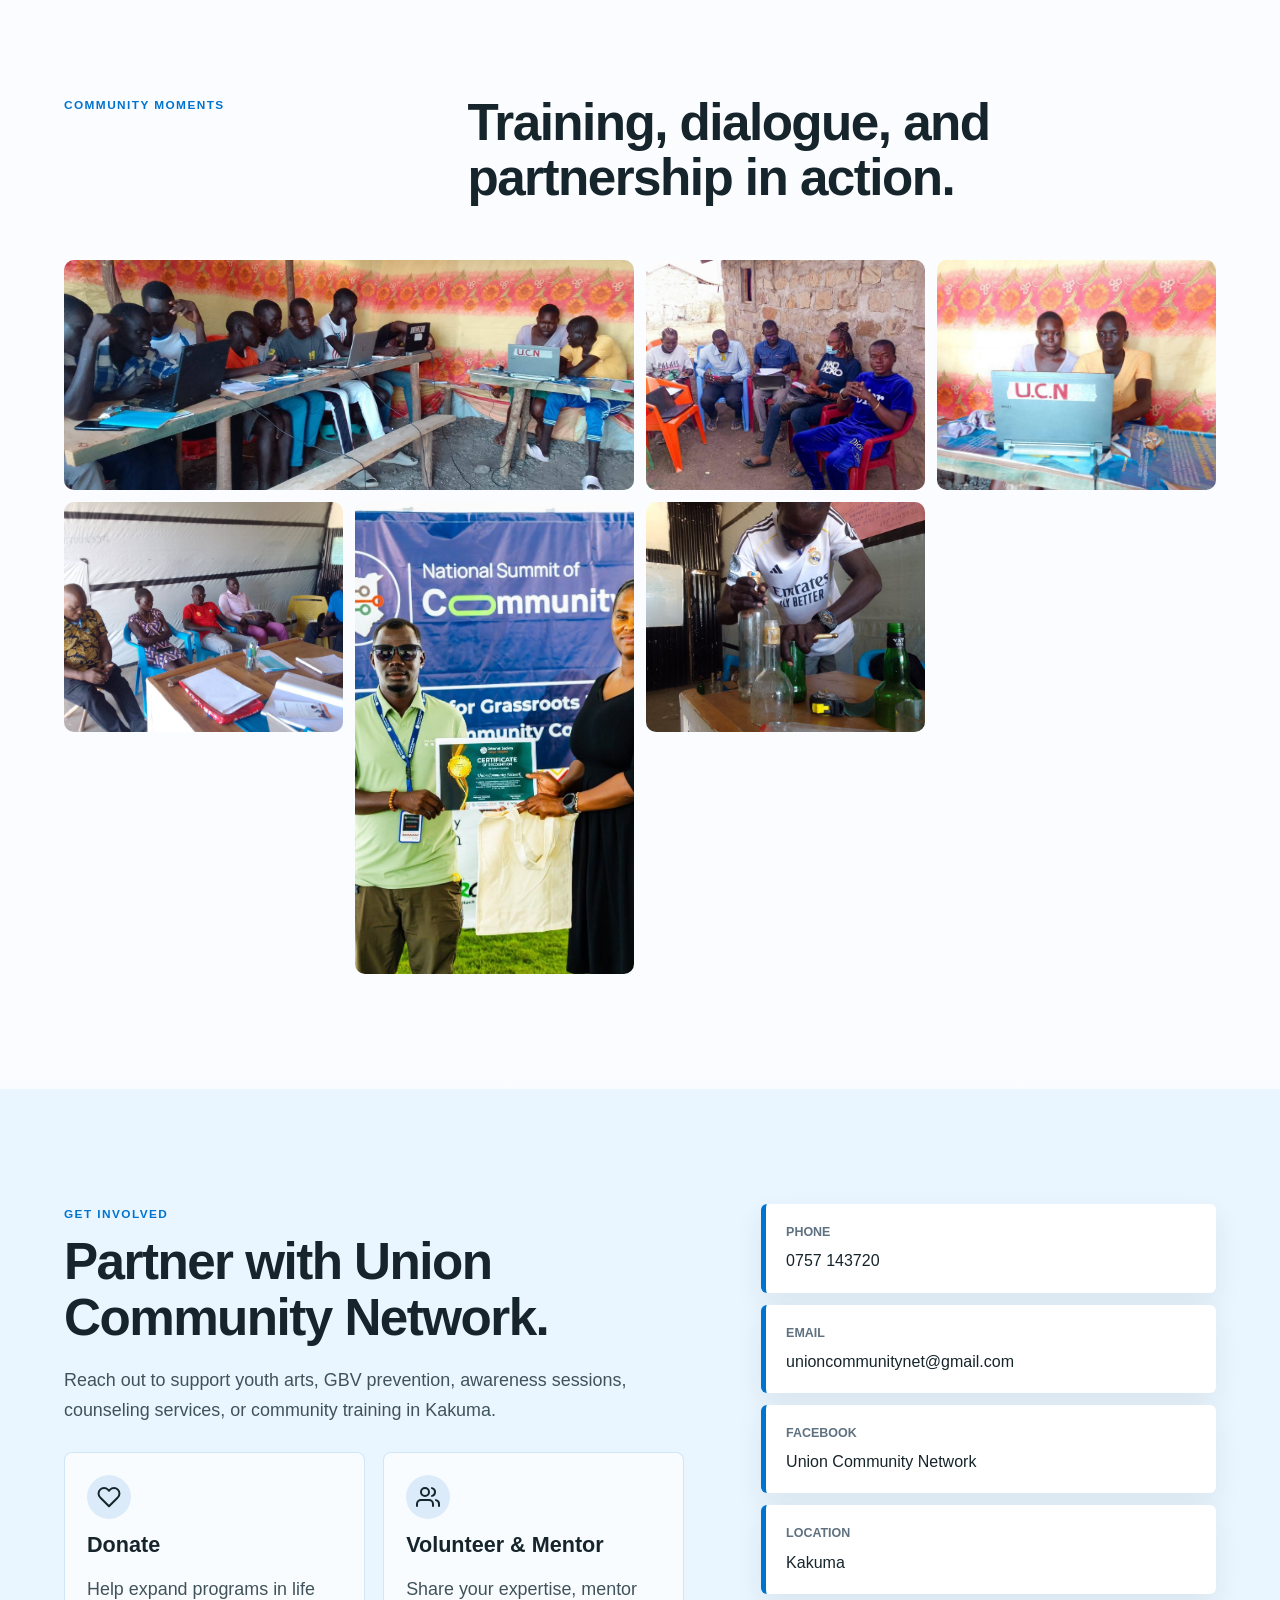
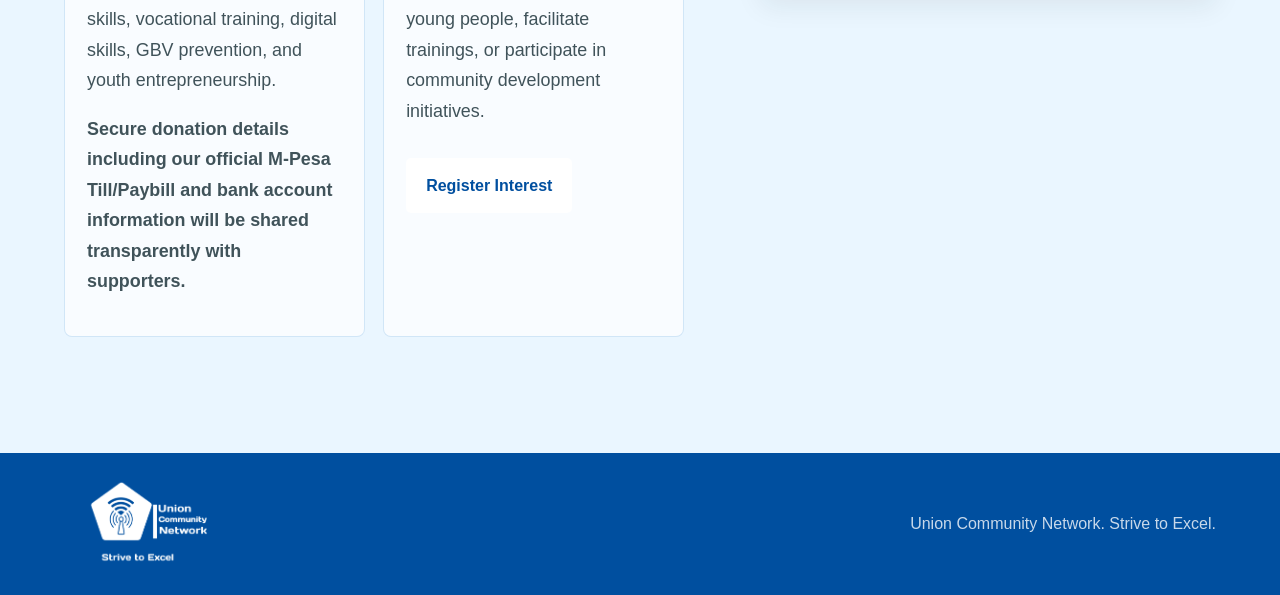
==== commit ffa0dadd: "Add Home link, active page highlighting, nav improvements" ====
--- a/index.html
+++ b/index.html
@@ -19,6 +19,7 @@
         <span></span>
       </button>
       <nav class="site-nav" data-nav>
+        <a href="index.html" class="nav-home-link">Home</a>
         <a href="about.html" class="nav-about-btn">About Us</a>
         <a href="#programs">Programs</a>
         <a href="#gallery">Gallery</a>
--- a/style.css
+++ b/style.css
@@ -100,6 +100,25 @@
 
 .site-nav a:hover {
   color: var(--blue);
+}
+
+.nav-about-btn {
+  display: inline-flex;
+  align-items: center;
+  padding: 6px 16px;
+  background: var(--blue);
+  color: #fff !important;
+  border-radius: 6px;
+  font-weight: 700;
+  font-size: 0.9rem;
+  transition: background 180ms ease, transform 120ms ease;
+  letter-spacing: 0.01em;
+}
+
+.nav-about-btn:hover {
+  background: var(--deep-blue) !important;
+  color: #fff !important;
+  transform: translateY(-1px);
 }
 
 .nav-toggle {
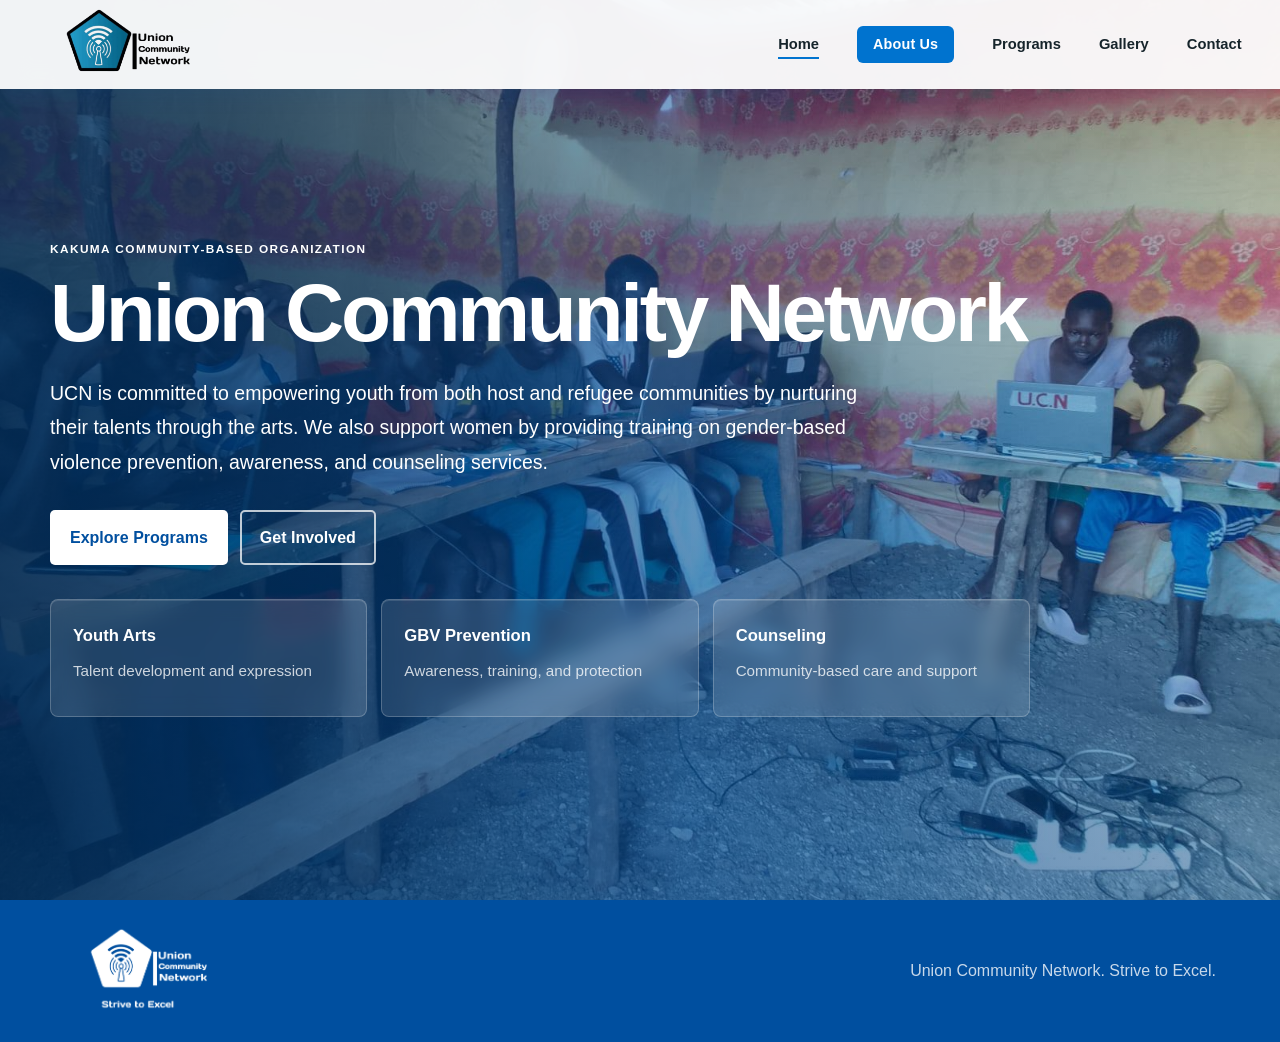
==== commit 2f994a89: "Convert to multi-page site - separate pages for Programs, Gallery, Contact" ====
--- a/index.html
+++ b/index.html
@@ -21,9 +21,9 @@
       <nav class="site-nav" data-nav>
         <a href="index.html" class="nav-home-link">Home</a>
         <a href="about.html" class="nav-about-btn">About Us</a>
-        <a href="#programs">Programs</a>
-        <a href="#gallery">Gallery</a>
-        <a href="#contact">Contact</a>
+        <a href="programs.html">Programs</a>
+        <a href="gallery.html">Gallery</a>
+        <a href="contact.html">Contact</a>
       </nav>
     </header>
 
@@ -38,8 +38,8 @@
           <h1>Union Community Network</h1>
           <p class="hero-lede">UCN is committed to empowering youth from both host and refugee communities by nurturing their talents through the arts. We also support women by providing training on gender-based violence prevention, awareness, and counseling services.</p>
           <div class="hero-actions">
-            <a class="button primary" href="#programs">Explore Programs</a>
-            <a class="button secondary" href="#contact">Get Involved</a>
+            <a class="button primary" href="programs.html">Explore Programs</a>
+            <a class="button secondary" href="contact.html">Get Involved</a>
           </div>
           <div class="hero-highlights" aria-label="Union Community Network focus areas">
             <div>
@@ -57,191 +57,6 @@
           </div>
         </div>
       </section>
-
-      <section class="intro section-pad" id="about">
-        <div class="section-heading">
-          <p class="eyebrow">Who We Are</p>
-          <h2>Local people building safer, more creative communities.</h2>
-          <a class="button secondary small-link" href="about.html">Read Full About Us</a>
-        </div>
-        <div class="intro-grid">
-          <div>
-            <p>Union Community Network (UCN) is committed to empowering youth from both host and refugee communities by nurturing their talents through the arts. We also support women by providing training on gender-based violence prevention, awareness, and counseling services.</p>
-            <p>The organization works across host and refugee communities, using training sessions, peer connection, arts, and community dialogue to help people build confidence, safety, and opportunity.</p>
-          </div>
-          <div class="values-panel">
-            <h3>Our Focus</h3>
-            <ul>
-              <li>Youth talent development through the arts</li>
-              <li>GBV prevention and awareness training</li>
-              <li>Counseling support and community care</li>
-              <li>Partnerships rooted in Kakuma</li>
-            </ul>
-          </div>
-        </div>
-      </section>
-
-      <section class="programs section-pad" id="programs">
-        <div class="section-heading narrow">
-          <p class="eyebrow">Our Programs</p>
-          <h2>Practical support where community life happens.</h2>
-        </div>
-        <div class="program-grid">
-          <article class="program-card">
-            <img src="assets/images/img1.jpg" alt="Community member speaking during a Union Community Network session">
-            <div>
-              <span>01</span>
-              <h3>Arts and Talent Development</h3>
-              <p>UCN helps young people identify, practice, and showcase their talents, creating positive pathways for expression, confidence, and leadership.</p>
-            </div>
-          </article>
-          <article class="program-card">
-            <img src="assets/images/Img3.jpg" alt="Women participating in a Union Community Network activity">
-            <div>
-              <span>02</span>
-              <h3>GBV Prevention Training</h3>
-              <p>Training sessions strengthen awareness, prevention, and response knowledge so women, youth, and families can better recognize and address gender-based violence.</p>
-            </div>
-          </article>
-          <article class="program-card">
-            <img src="assets/images/img8.jpg" alt="Union Community Network group discussion">
-            <div>
-              <span>03</span>
-              <h3>Counseling and Community Support</h3>
-              <p>UCN provides counseling-centered support and referrals through trusted community relationships, helping people find care close to home.</p>
-            </div>
-          </article>
-        </div>
-      </section>
-
-      <section class="impact">
-        <div class="impact-inner">
-          <div class="impact-copy">
-            <p class="eyebrow">Where We Work</p>
-            <h2>Kakuma, serving host and refugee communities.</h2>
-            <p class="impact-summary">Union Community Network creates pathways for youth and women through life skills, counseling, vocational growth, digital opportunities, and community-centered partnerships.</p>
-            <div class="impact-cta">
-              <div>
-                <strong>Support the next chapter</strong>
-                <span>Help us expand youth programs through donations, partnerships, and mentorship.</span>
-              </div>
-              <div class="impact-cta-actions">
-                <a class="button primary" href="#contact">Donate</a>
-                <a class="button secondary light" href="volunteer.html">Volunteer</a>
-              </div>
-            </div>
-          </div>
-          <div class="impact-stats" aria-label="Union Community Network priorities">
-            <div>
-              <strong>Our Goal</strong>
-              <span>Equip youth with digital, life, and entrepreneurship skills for self-reliance</span>
-            </div>
-            <div>
-              <strong>Our Focus</strong>
-              <span>Deliver life skills sessions, counseling, and peer support across communities</span>
-            </div>
-            <div>
-              <strong>Our Vision</strong>
-              <span>Build a generation of independent young leaders driving positive change</span>
-            </div>
-          </div>
-        </div>
-      </section>
-
-      <section class="gallery section-pad" id="gallery">
-        <div class="section-heading">
-          <p class="eyebrow">Community Moments</p>
-          <h2>Training, dialogue, and partnership in action.</h2>
-        </div>
-        <div class="gallery-grid">
-          <figure class="wide" data-gallery-item>
-            <img src="assets/images/img7.jpg" alt="Participants seated during a UCN community training" data-gallery-img>
-            <figcaption class="gallery-caption">
-              <span class="gallery-caption-icon"><svg width="20" height="20" viewBox="0 0 24 24" fill="none" stroke="currentColor" stroke-width="2" stroke-linecap="round" stroke-linejoin="round"><rect x="3" y="3" width="18" height="18" rx="2" ry="2"/><line x1="9" y1="9" x2="15" y2="9"/><line x1="9" y1="13" x2="15" y2="13"/><line x1="9" y1="17" x2="13" y2="17"/></svg></span>
-              <span>Community training session</span>
-            </figcaption>
-          </figure>
-          <figure data-gallery-item>
-            <img src="assets/images/img10.jpg" alt="UCN members meeting outdoors in Kakuma" data-gallery-img>
-            <figcaption class="gallery-caption">
-              <span class="gallery-caption-icon"><svg width="20" height="20" viewBox="0 0 24 24" fill="none" stroke="currentColor" stroke-width="2" stroke-linecap="round" stroke-linejoin="round"><path d="M17 21v-2a4 4 0 0 0-4-4H5a4 4 0 0 0-4 4v2"/><circle cx="9" cy="7" r="4"/><path d="M23 21v-2a4 4 0 0 0-3-3.87"/><path d="M16 3.13a4 4 0 0 1 0 7.75"/></svg></span>
-              <span>Outdoor community meeting</span>
-            </figcaption>
-          </figure>
-          <figure data-gallery-item>
-            <img src="assets/images/img4.jpg" alt="Union Community Network members displaying a UCN sign" data-gallery-img>
-            <figcaption class="gallery-caption">
-              <span class="gallery-caption-icon"><svg width="20" height="20" viewBox="0 0 24 24" fill="none" stroke="currentColor" stroke-width="2" stroke-linecap="round" stroke-linejoin="round"><path d="M6 9H4.5a2.5 2.5 0 0 1 0-5H7"/><path d="M18 9h1.5a2.5 2.5 0 0 0 0-5H17"/><path d="M4 22h16"/><path d="M10 14.66V17c0 .55-.47.98-.97 1.21C7.85 18.75 7 20.24 7 22"/><path d="M14 14.66V17c0 .55.47.98.97 1.21C16.15 18.75 17 20.24 17 22"/><path d="M18 2H6v7a6 6 0 0 0 12 0V2Z"/></svg></span>
-              <span>UCN team pride</span>
-            </figcaption>
-          </figure>
-          <figure data-gallery-item>
-            <img src="assets/images/Img6.jpg" alt="Community members seated for a discussion" data-gallery-img>
-            <figcaption class="gallery-caption">
-              <span class="gallery-caption-icon"><svg width="20" height="20" viewBox="0 0 24 24" fill="none" stroke="currentColor" stroke-width="2" stroke-linecap="round" stroke-linejoin="round"><path d="M21 15a2 2 0 0 1-2 2H7l-4 4V5a2 2 0 0 1 2-2h14a2 2 0 0 1 2 2z"/><line x1="8" y1="9" x2="16" y2="9"/><line x1="8" y1="13" x2="14" y2="13"/></svg></span>
-              <span>Community dialogue</span>
-            </figcaption>
-          </figure>
-          <figure class="tall" data-gallery-item>
-            <img src="assets/images/img9.jpg" alt="UCN representative receiving partner recognition" data-gallery-img>
-            <figcaption class="gallery-caption">
-              <span class="gallery-caption-icon"><svg width="20" height="20" viewBox="0 0 24 24" fill="none" stroke="currentColor" stroke-width="2" stroke-linecap="round" stroke-linejoin="round"><circle cx="12" cy="8" r="6"/><path d="M15.477 12.89 17 22l-5-3-5 3 1.523-9.11"/></svg></span>
-              <span>Partner recognition</span>
-            </figcaption>
-          </figure>
-          <figure data-gallery-item>
-            <img src="assets/images/Img2.jpg" alt="Youth talent activity with bottles and a light" data-gallery-img>
-            <figcaption class="gallery-caption">
-              <span class="gallery-caption-icon"><svg width="20" height="20" viewBox="0 0 24 24" fill="none" stroke="currentColor" stroke-width="2" stroke-linecap="round" stroke-linejoin="round"><circle cx="13.5" cy="6.5" r="2.5"/><path d="M13 13.5 9.3 21.1a1 1 0 0 0 .9 1.4h5.6a1 1 0 0 0 .9-1.4L14 13.5"/><path d="M10 9.5 8.2 5.8A2.5 2.5 0 0 1 11 2.5h2a2.5 2.5 0 0 1 2.8 3.3L14 9.5"/></svg></span>
-              <span>Youth talent showcase</span>
-            </figcaption>
-          </figure>
-        </div>
-      </section>
-
-      <section class="contact section-pad" id="contact">
-        <div class="contact-copy">
-          <p class="eyebrow">Get Involved</p>
-          <h2>Partner with Union Community Network.</h2>
-          <p>Reach out to support youth arts, GBV prevention, awareness sessions, counseling services, or community training in Kakuma.</p>
-          <div class="support-grid">
-            <article class="support-card">
-              <div class="support-icon">
-                <svg width="24" height="24" viewBox="0 0 24 24" fill="none" stroke="currentColor" stroke-width="2" stroke-linecap="round" stroke-linejoin="round"><path d="M20.84 4.61a5.5 5.5 0 0 0-7.78 0L12 5.67l-1.06-1.06a5.5 5.5 0 0 0-7.78 7.78l1.06 1.06L12 21.23l7.78-7.78 1.06-1.06a5.5 5.5 0 0 0 0-7.78z"/></svg>
-              </div>
-              <h3>Donate</h3>
-              <p>Help expand programs in life skills, vocational training, digital skills, GBV prevention, and youth entrepreneurship.</p>
-              <p class="support-note">Secure donation details including our official M-Pesa Till/Paybill and bank account information will be shared transparently with supporters.</p>
-            </article>
-            <article class="support-card">
-              <div class="support-icon">
-                <svg width="24" height="24" viewBox="0 0 24 24" fill="none" stroke="currentColor" stroke-width="2" stroke-linecap="round" stroke-linejoin="round"><path d="M17 21v-2a4 4 0 0 0-4-4H5a4 4 0 0 0-4 4v2"/><circle cx="9" cy="7" r="4"/><path d="M23 21v-2a4 4 0 0 0-3-3.87"/><path d="M16 3.13a4 4 0 0 1 0 7.75"/></svg>
-              </div>
-              <h3>Volunteer & Mentor</h3>
-              <p>Share your expertise, mentor young people, facilitate trainings, or participate in community development initiatives.</p>
-              <a class="button primary" href="volunteer.html">Register Interest</a>
-            </article>
-          </div>
-        </div>
-        <div class="contact-panel">
-          <a href="tel:+254757143720">
-            <span>Phone</span>
-            0757 143720
-          </a>
-          <a href="mailto:unioncommunitynet@gmail.com">
-            <span>Email</span>
-            unioncommunitynet@gmail.com
-          </a>
-          <a href="https://www.facebook.com/profile.php?id=100093007475665" target="_blank" rel="noreferrer">
-            <span>Facebook</span>
-            Union Community Network
-          </a>
-          <p>
-            <span>Location</span>
-            Kakuma
-          </p>
-        </div>
-      </section>
     </main>
 
     <footer class="site-footer">
@@ -249,17 +64,6 @@
       <p>Union Community Network. Strive to Excel.</p>
     </footer>
 
-    <!-- ===== Lightbox ===== -->
-    <div class="lightbox" data-lightbox role="dialog" aria-label="Image viewer">
-      <button class="lightbox-close" data-lightbox-close aria-label="Close viewer">&times;</button>
-      <button class="lightbox-nav lightbox-prev" data-lightbox-prev aria-label="Previous image">&lsaquo;</button>
-      <button class="lightbox-nav lightbox-next" data-lightbox-next aria-label="Next image">&rsaquo;</button>
-      <figure class="lightbox-figure">
-        <img src="" alt="" data-lightbox-image>
-        <figcaption class="lightbox-caption" data-lightbox-caption></figcaption>
-      </figure>
-    </div>
-
     <script src="script.js"></script>
   </body>
-</html>
+</html>
--- a/style.css
+++ b/style.css
@@ -102,6 +102,30 @@
   color: var(--blue);
 }
 
+.nav-home-link {
+  position: relative;
+}
+
+.nav-home-link::after {
+  content: '';
+  position: absolute;
+  bottom: -2px;
+  left: 0;
+  right: 0;
+  height: 2px;
+  background: var(--blue);
+  transform: scaleX(0);
+  transition: transform 200ms ease;
+}
+
+.nav-home-link:hover::after {
+  transform: scaleX(1);
+}
+
+.nav-home-link.is-active::after {
+  transform: scaleX(1);
+}
+
 .nav-about-btn {
   display: inline-flex;
   align-items: center;
@@ -119,6 +143,11 @@
   background: var(--deep-blue) !important;
   color: #fff !important;
   transform: translateY(-1px);
+}
+
+.nav-about-btn.is-active {
+  background: var(--deep-blue) !important;
+  box-shadow: inset 0 2px 4px rgba(0, 0, 0, 0.2);
 }
 
 .nav-toggle {
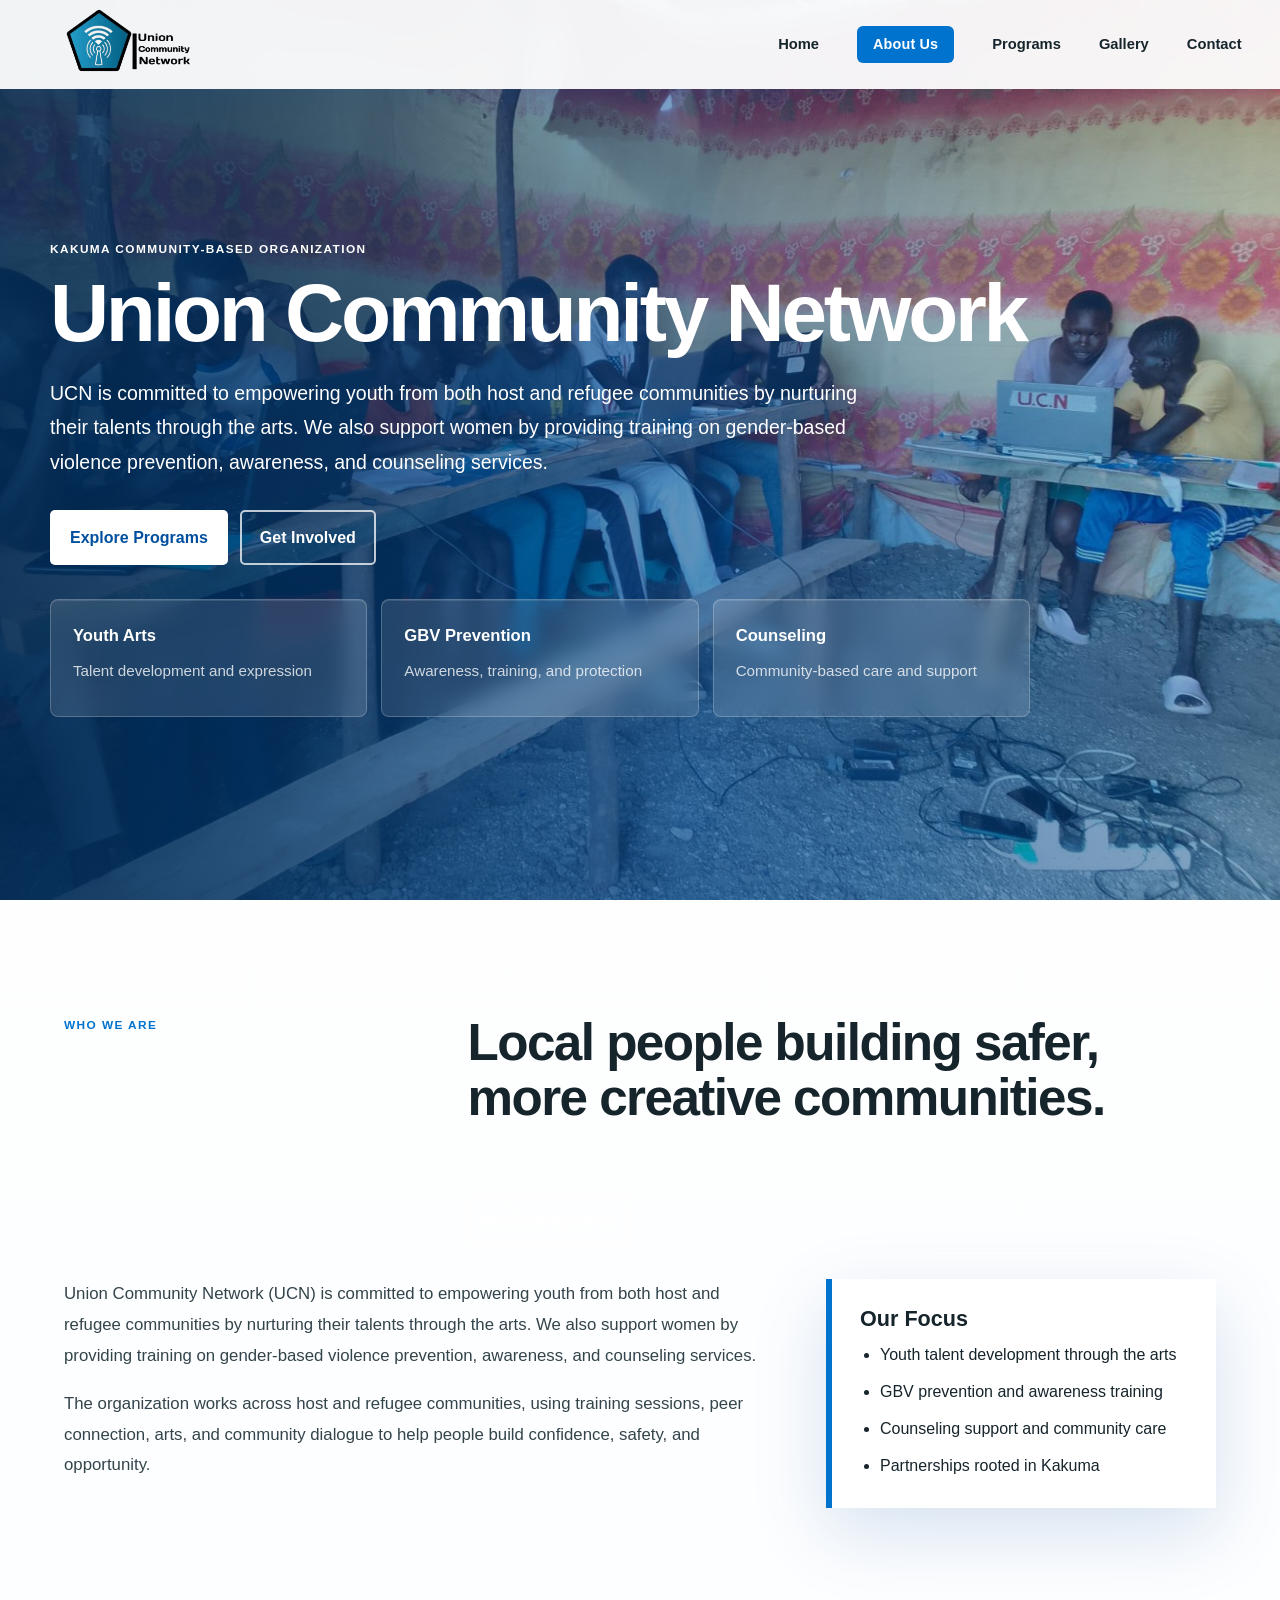
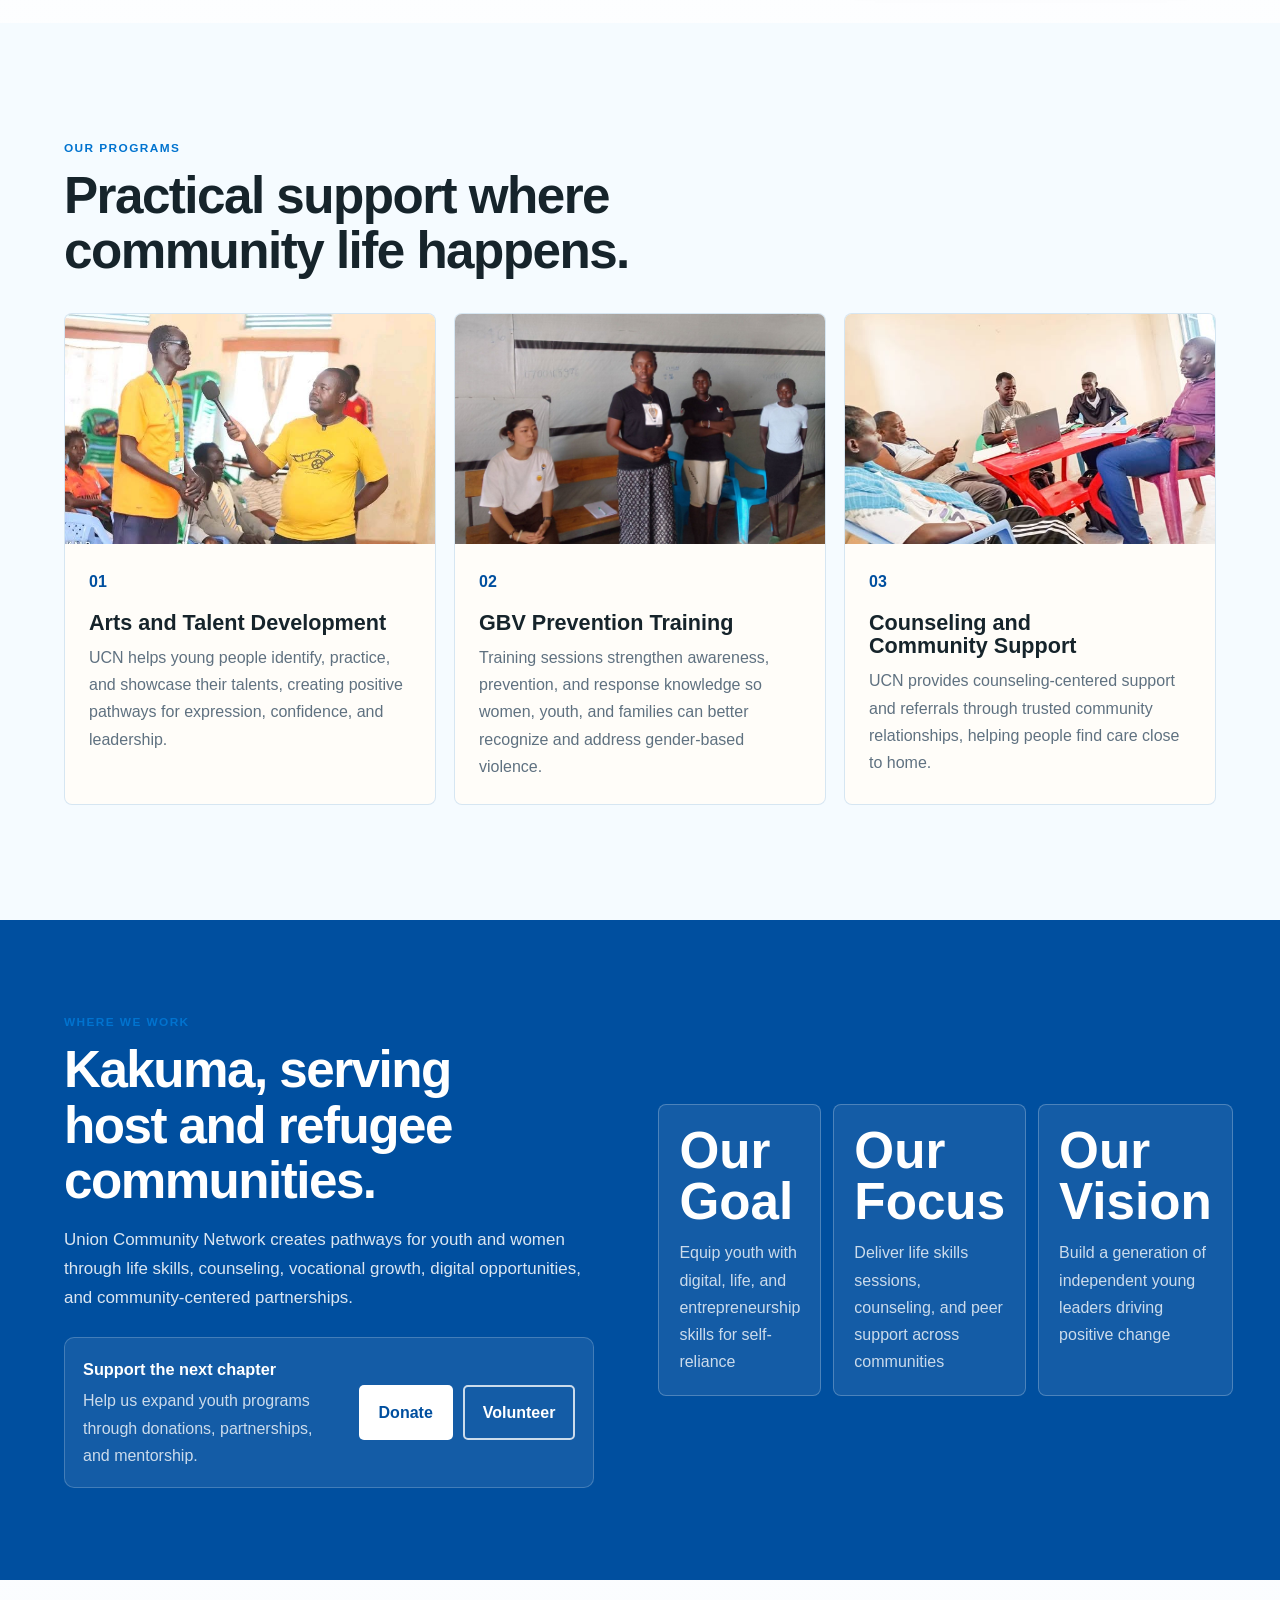
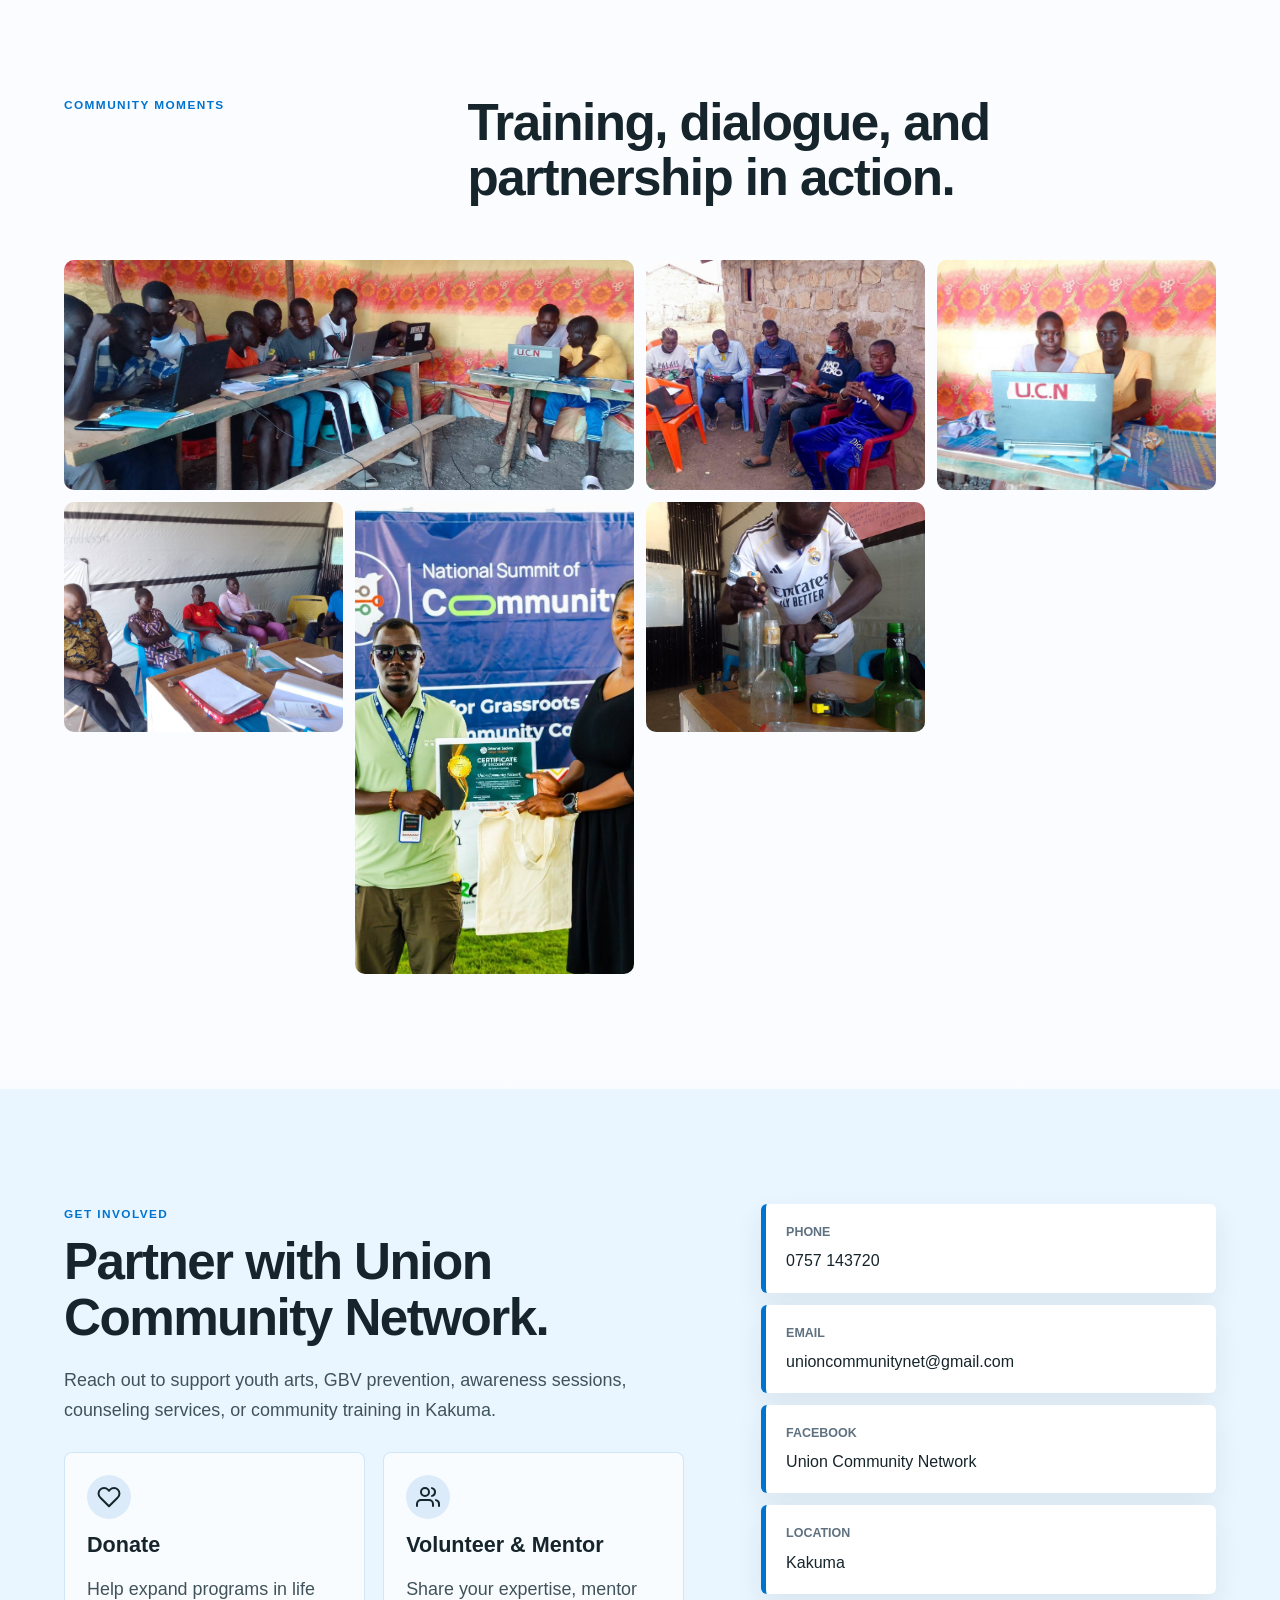
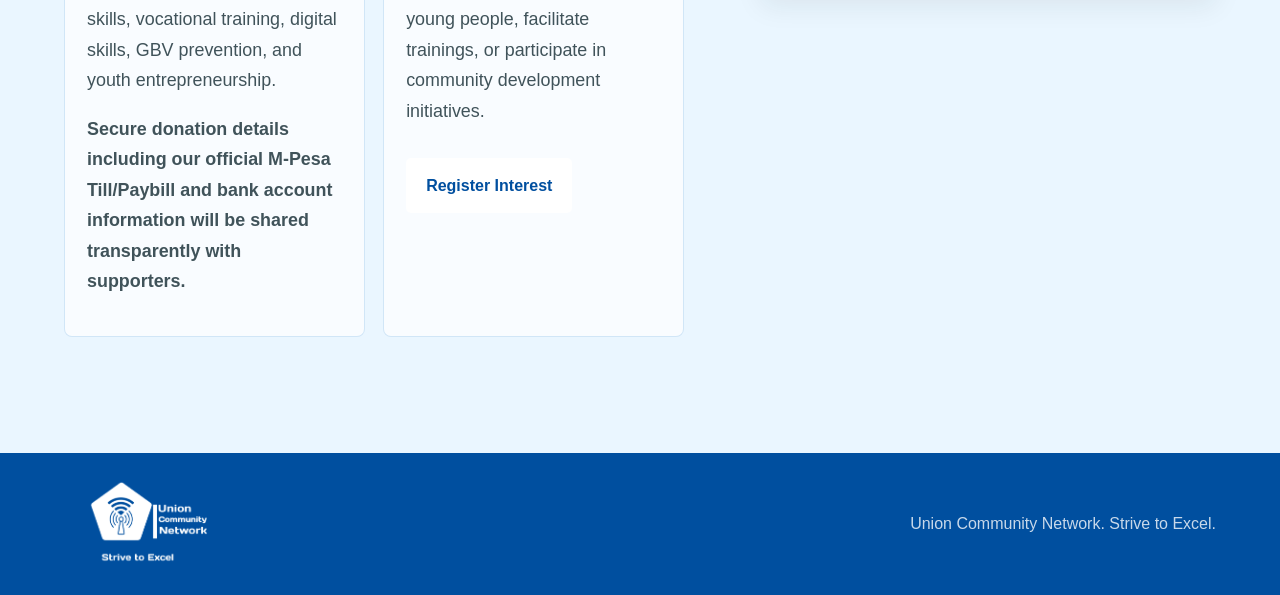
==== commit 679f2ae0: "Restore single-page layout - About Us as separate page only" ====
--- a/index.html
+++ b/index.html
@@ -19,11 +19,11 @@
         <span></span>
       </button>
       <nav class="site-nav" data-nav>
-        <a href="index.html" class="nav-home-link">Home</a>
+        <a href="index.html">Home</a>
         <a href="about.html" class="nav-about-btn">About Us</a>
-        <a href="programs.html">Programs</a>
-        <a href="gallery.html">Gallery</a>
-        <a href="contact.html">Contact</a>
+        <a href="#programs">Programs</a>
+        <a href="#gallery">Gallery</a>
+        <a href="#contact">Contact</a>
       </nav>
     </header>
 
@@ -38,8 +38,8 @@
           <h1>Union Community Network</h1>
           <p class="hero-lede">UCN is committed to empowering youth from both host and refugee communities by nurturing their talents through the arts. We also support women by providing training on gender-based violence prevention, awareness, and counseling services.</p>
           <div class="hero-actions">
-            <a class="button primary" href="programs.html">Explore Programs</a>
-            <a class="button secondary" href="contact.html">Get Involved</a>
+            <a class="button primary" href="#programs">Explore Programs</a>
+            <a class="button secondary" href="#contact">Get Involved</a>
           </div>
           <div class="hero-highlights" aria-label="Union Community Network focus areas">
             <div>
@@ -55,6 +55,191 @@
               <span>Community-based care and support</span>
             </div>
           </div>
+        </div>
+      </section>
+
+      <section class="intro section-pad" id="about">
+        <div class="section-heading">
+          <p class="eyebrow">Who We Are</p>
+          <h2>Local people building safer, more creative communities.</h2>
+          <a class="button secondary small-link" href="about.html">Read Full About Us</a>
+        </div>
+        <div class="intro-grid">
+          <div>
+            <p>Union Community Network (UCN) is committed to empowering youth from both host and refugee communities by nurturing their talents through the arts. We also support women by providing training on gender-based violence prevention, awareness, and counseling services.</p>
+            <p>The organization works across host and refugee communities, using training sessions, peer connection, arts, and community dialogue to help people build confidence, safety, and opportunity.</p>
+          </div>
+          <div class="values-panel">
+            <h3>Our Focus</h3>
+            <ul>
+              <li>Youth talent development through the arts</li>
+              <li>GBV prevention and awareness training</li>
+              <li>Counseling support and community care</li>
+              <li>Partnerships rooted in Kakuma</li>
+            </ul>
+          </div>
+        </div>
+      </section>
+
+      <section class="programs section-pad" id="programs">
+        <div class="section-heading narrow">
+          <p class="eyebrow">Our Programs</p>
+          <h2>Practical support where community life happens.</h2>
+        </div>
+        <div class="program-grid">
+          <article class="program-card">
+            <img src="assets/images/img1.jpg" alt="Community member speaking during a Union Community Network session">
+            <div>
+              <span>01</span>
+              <h3>Arts and Talent Development</h3>
+              <p>UCN helps young people identify, practice, and showcase their talents, creating positive pathways for expression, confidence, and leadership.</p>
+            </div>
+          </article>
+          <article class="program-card">
+            <img src="assets/images/Img3.jpg" alt="Women participating in a Union Community Network activity">
+            <div>
+              <span>02</span>
+              <h3>GBV Prevention Training</h3>
+              <p>Training sessions strengthen awareness, prevention, and response knowledge so women, youth, and families can better recognize and address gender-based violence.</p>
+            </div>
+          </article>
+          <article class="program-card">
+            <img src="assets/images/img8.jpg" alt="Union Community Network group discussion">
+            <div>
+              <span>03</span>
+              <h3>Counseling and Community Support</h3>
+              <p>UCN provides counseling-centered support and referrals through trusted community relationships, helping people find care close to home.</p>
+            </div>
+          </article>
+        </div>
+      </section>
+
+      <section class="impact">
+        <div class="impact-inner">
+          <div class="impact-copy">
+            <p class="eyebrow">Where We Work</p>
+            <h2>Kakuma, serving host and refugee communities.</h2>
+            <p class="impact-summary">Union Community Network creates pathways for youth and women through life skills, counseling, vocational growth, digital opportunities, and community-centered partnerships.</p>
+            <div class="impact-cta">
+              <div>
+                <strong>Support the next chapter</strong>
+                <span>Help us expand youth programs through donations, partnerships, and mentorship.</span>
+              </div>
+              <div class="impact-cta-actions">
+                <a class="button primary" href="#contact">Donate</a>
+                <a class="button secondary light" href="volunteer.html">Volunteer</a>
+              </div>
+            </div>
+          </div>
+          <div class="impact-stats" aria-label="Union Community Network priorities">
+            <div>
+              <strong>Our Goal</strong>
+              <span>Equip youth with digital, life, and entrepreneurship skills for self-reliance</span>
+            </div>
+            <div>
+              <strong>Our Focus</strong>
+              <span>Deliver life skills sessions, counseling, and peer support across communities</span>
+            </div>
+            <div>
+              <strong>Our Vision</strong>
+              <span>Build a generation of independent young leaders driving positive change</span>
+            </div>
+          </div>
+        </div>
+      </section>
+
+      <section class="gallery section-pad" id="gallery">
+        <div class="section-heading">
+          <p class="eyebrow">Community Moments</p>
+          <h2>Training, dialogue, and partnership in action.</h2>
+        </div>
+        <div class="gallery-grid">
+          <figure class="wide" data-gallery-item>
+            <img src="assets/images/img7.jpg" alt="Participants seated during a UCN community training" data-gallery-img>
+            <figcaption class="gallery-caption">
+              <span class="gallery-caption-icon"><svg width="20" height="20" viewBox="0 0 24 24" fill="none" stroke="currentColor" stroke-width="2" stroke-linecap="round" stroke-linejoin="round"><rect x="3" y="3" width="18" height="18" rx="2" ry="2"/><line x1="9" y1="9" x2="15" y2="9"/><line x1="9" y1="13" x2="15" y2="13"/><line x1="9" y1="17" x2="13" y2="17"/></svg></span>
+              <span>Community training session</span>
+            </figcaption>
+          </figure>
+          <figure data-gallery-item>
+            <img src="assets/images/img10.jpg" alt="UCN members meeting outdoors in Kakuma" data-gallery-img>
+            <figcaption class="gallery-caption">
+              <span class="gallery-caption-icon"><svg width="20" height="20" viewBox="0 0 24 24" fill="none" stroke="currentColor" stroke-width="2" stroke-linecap="round" stroke-linejoin="round"><path d="M17 21v-2a4 4 0 0 0-4-4H5a4 4 0 0 0-4 4v2"/><circle cx="9" cy="7" r="4"/><path d="M23 21v-2a4 4 0 0 0-3-3.87"/><path d="M16 3.13a4 4 0 0 1 0 7.75"/></svg></span>
+              <span>Outdoor community meeting</span>
+            </figcaption>
+          </figure>
+          <figure data-gallery-item>
+            <img src="assets/images/img4.jpg" alt="Union Community Network members displaying a UCN sign" data-gallery-img>
+            <figcaption class="gallery-caption">
+              <span class="gallery-caption-icon"><svg width="20" height="20" viewBox="0 0 24 24" fill="none" stroke="currentColor" stroke-width="2" stroke-linecap="round" stroke-linejoin="round"><path d="M6 9H4.5a2.5 2.5 0 0 1 0-5H7"/><path d="M18 9h1.5a2.5 2.5 0 0 0 0-5H17"/><path d="M4 22h16"/><path d="M10 14.66V17c0 .55-.47.98-.97 1.21C7.85 18.75 7 20.24 7 22"/><path d="M14 14.66V17c0 .55.47.98.97 1.21C16.15 18.75 17 20.24 17 22"/><path d="M18 2H6v7a6 6 0 0 0 12 0V2Z"/></svg></span>
+              <span>UCN team pride</span>
+            </figcaption>
+          </figure>
+          <figure data-gallery-item>
+            <img src="assets/images/Img6.jpg" alt="Community members seated for a discussion" data-gallery-img>
+            <figcaption class="gallery-caption">
+              <span class="gallery-caption-icon"><svg width="20" height="20" viewBox="0 0 24 24" fill="none" stroke="currentColor" stroke-width="2" stroke-linecap="round" stroke-linejoin="round"><path d="M21 15a2 2 0 0 1-2 2H7l-4 4V5a2 2 0 0 1 2-2h14a2 2 0 0 1 2 2z"/><line x1="8" y1="9" x2="16" y2="9"/><line x1="8" y1="13" x2="14" y2="13"/></svg></span>
+              <span>Community dialogue</span>
+            </figcaption>
+          </figure>
+          <figure class="tall" data-gallery-item>
+            <img src="assets/images/img9.jpg" alt="UCN representative receiving partner recognition" data-gallery-img>
+            <figcaption class="gallery-caption">
+              <span class="gallery-caption-icon"><svg width="20" height="20" viewBox="0 0 24 24" fill="none" stroke="currentColor" stroke-width="2" stroke-linecap="round" stroke-linejoin="round"><circle cx="12" cy="8" r="6"/><path d="M15.477 12.89 17 22l-5-3-5 3 1.523-9.11"/></svg></span>
+              <span>Partner recognition</span>
+            </figcaption>
+          </figure>
+          <figure data-gallery-item>
+            <img src="assets/images/Img2.jpg" alt="Youth talent activity with bottles and a light" data-gallery-img>
+            <figcaption class="gallery-caption">
+              <span class="gallery-caption-icon"><svg width="20" height="20" viewBox="0 0 24 24" fill="none" stroke="currentColor" stroke-width="2" stroke-linecap="round" stroke-linejoin="round"><circle cx="13.5" cy="6.5" r="2.5"/><path d="M13 13.5 9.3 21.1a1 1 0 0 0 .9 1.4h5.6a1 1 0 0 0 .9-1.4L14 13.5"/><path d="M10 9.5 8.2 5.8A2.5 2.5 0 0 1 11 2.5h2a2.5 2.5 0 0 1 2.8 3.3L14 9.5"/></svg></span>
+              <span>Youth talent showcase</span>
+            </figcaption>
+          </figure>
+        </div>
+      </section>
+
+      <section class="contact section-pad" id="contact">
+        <div class="contact-copy">
+          <p class="eyebrow">Get Involved</p>
+          <h2>Partner with Union Community Network.</h2>
+          <p>Reach out to support youth arts, GBV prevention, awareness sessions, counseling services, or community training in Kakuma.</p>
+          <div class="support-grid">
+            <article class="support-card">
+              <div class="support-icon">
+                <svg width="24" height="24" viewBox="0 0 24 24" fill="none" stroke="currentColor" stroke-width="2" stroke-linecap="round" stroke-linejoin="round"><path d="M20.84 4.61a5.5 5.5 0 0 0-7.78 0L12 5.67l-1.06-1.06a5.5 5.5 0 0 0-7.78 7.78l1.06 1.06L12 21.23l7.78-7.78 1.06-1.06a5.5 5.5 0 0 0 0-7.78z"/></svg>
+              </div>
+              <h3>Donate</h3>
+              <p>Help expand programs in life skills, vocational training, digital skills, GBV prevention, and youth entrepreneurship.</p>
+              <p class="support-note">Secure donation details including our official M-Pesa Till/Paybill and bank account information will be shared transparently with supporters.</p>
+            </article>
+            <article class="support-card">
+              <div class="support-icon">
+                <svg width="24" height="24" viewBox="0 0 24 24" fill="none" stroke="currentColor" stroke-width="2" stroke-linecap="round" stroke-linejoin="round"><path d="M17 21v-2a4 4 0 0 0-4-4H5a4 4 0 0 0-4 4v2"/><circle cx="9" cy="7" r="4"/><path d="M23 21v-2a4 4 0 0 0-3-3.87"/><path d="M16 3.13a4 4 0 0 1 0 7.75"/></svg>
+              </div>
+              <h3>Volunteer & Mentor</h3>
+              <p>Share your expertise, mentor young people, facilitate trainings, or participate in community development initiatives.</p>
+              <a class="button primary" href="volunteer.html">Register Interest</a>
+            </article>
+          </div>
+        </div>
+        <div class="contact-panel">
+          <a href="tel:+254757143720">
+            <span>Phone</span>
+            0757 143720
+          </a>
+          <a href="mailto:unioncommunitynet@gmail.com">
+            <span>Email</span>
+            unioncommunitynet@gmail.com
+          </a>
+          <a href="https://www.facebook.com/profile.php?id=100093007475665" target="_blank" rel="noreferrer">
+            <span>Facebook</span>
+            Union Community Network
+          </a>
+          <p>
+            <span>Location</span>
+            Kakuma
+          </p>
         </div>
       </section>
     </main>
@@ -64,6 +249,17 @@
       <p>Union Community Network. Strive to Excel.</p>
     </footer>
 
+    <!-- ===== Lightbox ===== -->
+    <div class="lightbox" data-lightbox role="dialog" aria-label="Image viewer">
+      <button class="lightbox-close" data-lightbox-close aria-label="Close viewer">&times;</button>
+      <button class="lightbox-nav lightbox-prev" data-lightbox-prev aria-label="Previous image">&lsaquo;</button>
+      <button class="lightbox-nav lightbox-next" data-lightbox-next aria-label="Next image">&rsaquo;</button>
+      <figure class="lightbox-figure">
+        <img src="" alt="" data-lightbox-image>
+        <figcaption class="lightbox-caption" data-lightbox-caption></figcaption>
+      </figure>
+    </div>
+
     <script src="script.js"></script>
   </body>
 </html>
--- a/style.css
+++ b/style.css
@@ -1033,8 +1033,62 @@
 }
 
 .about-page,
-.volunteer-page {
+.volunteer-page,
+.programs-page,
+.gallery-page,
+.contact-page {
   padding-top: 56px;
+}
+
+/* ===== Page Hero (shared for Programs, Gallery, Contact) ===== */
+.page-hero {
+  position: relative;
+  min-height: 55vh;
+  display: flex;
+  align-items: center;
+  overflow: hidden;
+  background: var(--ink);
+}
+
+.page-hero picture,
+.page-hero picture img {
+  position: absolute;
+  inset: 0;
+  width: 100%;
+  height: 100%;
+}
+
+.page-hero picture img {
+  object-fit: cover;
+  object-position: center;
+}
+
+.page-hero-overlay {
+  position: absolute;
+  inset: 0;
+  background:
+    linear-gradient(90deg, rgba(0, 42, 84, 0.88), rgba(0, 79, 159, 0.52) 54%, rgba(0, 115, 207, 0.2)),
+    linear-gradient(0deg, rgba(0, 42, 84, 0.42), rgba(0, 79, 159, 0));
+}
+
+.page-hero-content {
+  position: relative;
+  z-index: 1;
+  width: min(1180px, calc(100% - 96px));
+  margin: 0 auto;
+  color: var(--white);
+}
+
+.page-hero .eyebrow {
+  color: #ffffff;
+}
+
+.page-hero-lede {
+  max-width: 760px;
+  margin: 0;
+  font-size: clamp(1.06rem, 1.6vw, 1.22rem);
+  line-height: 1.78;
+  color: rgba(255, 255, 255, 0.92);
 }
 
 /* ===== About Hero ===== */
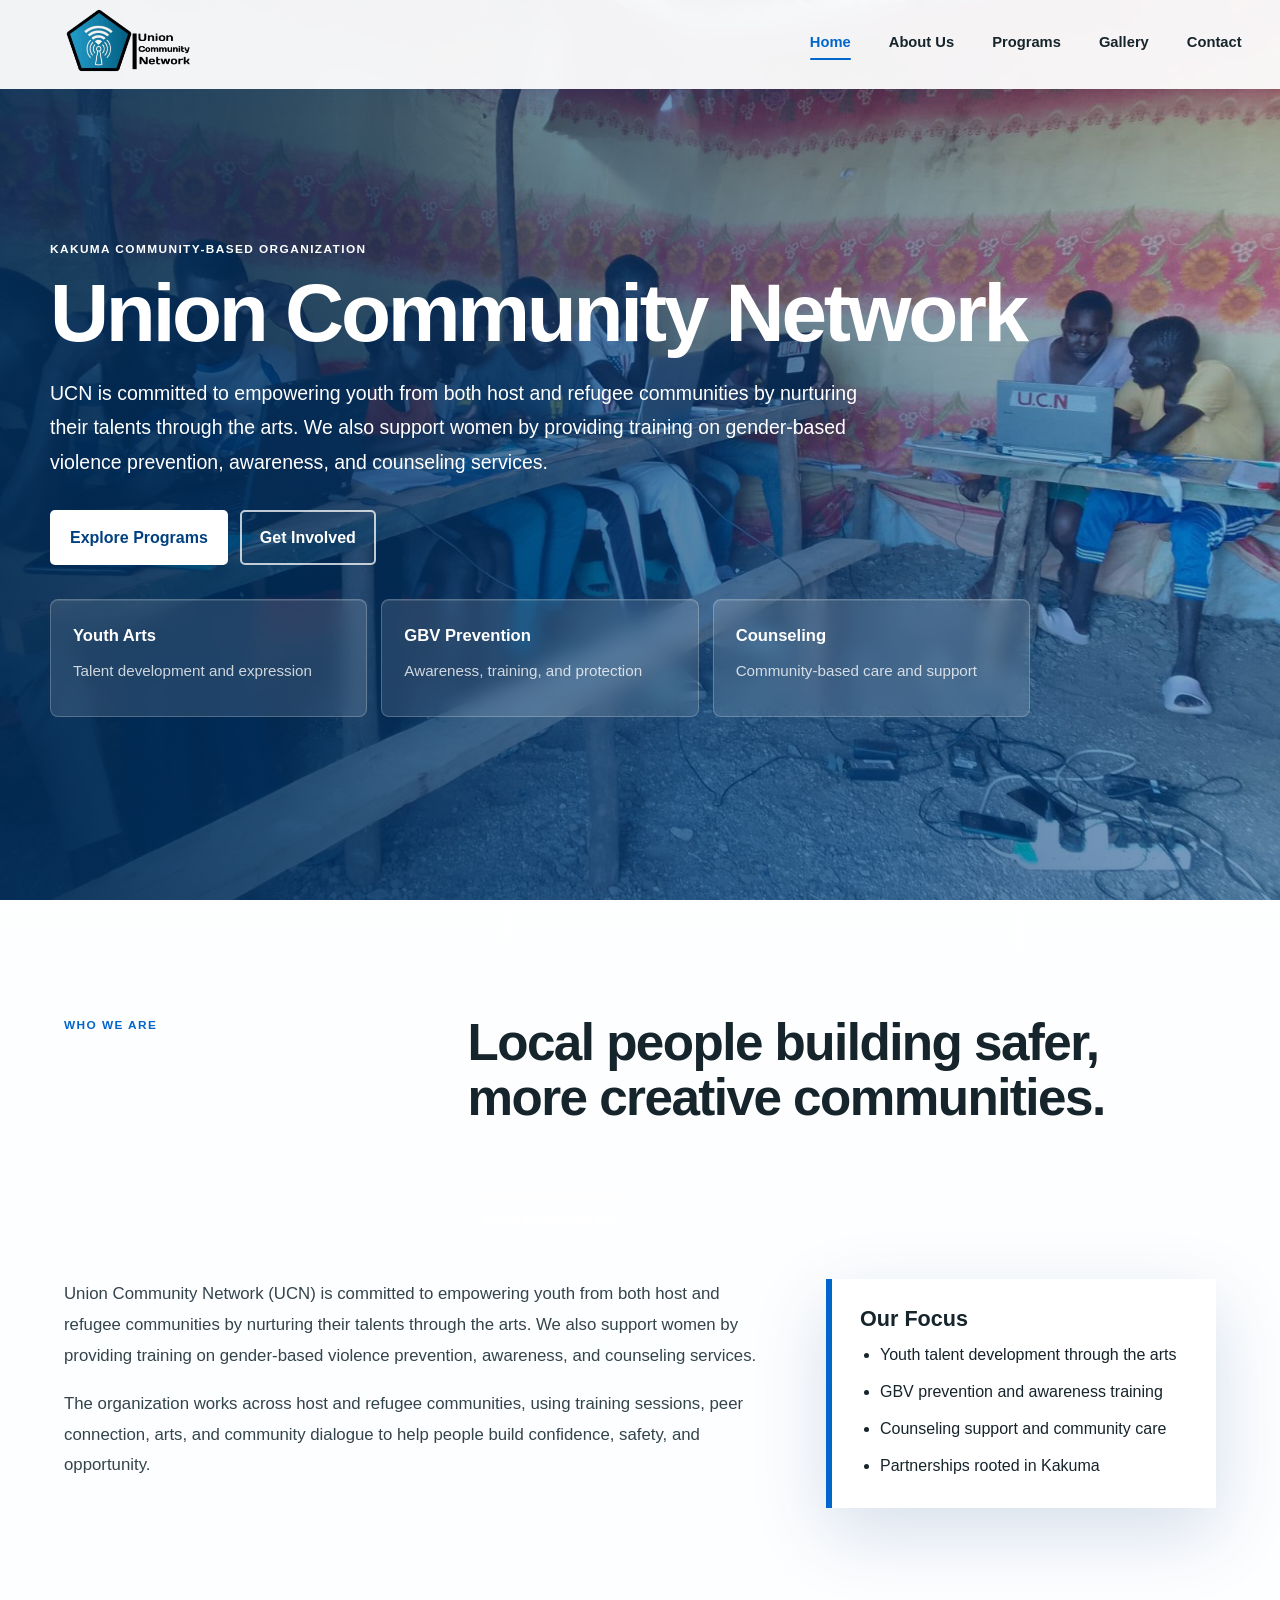
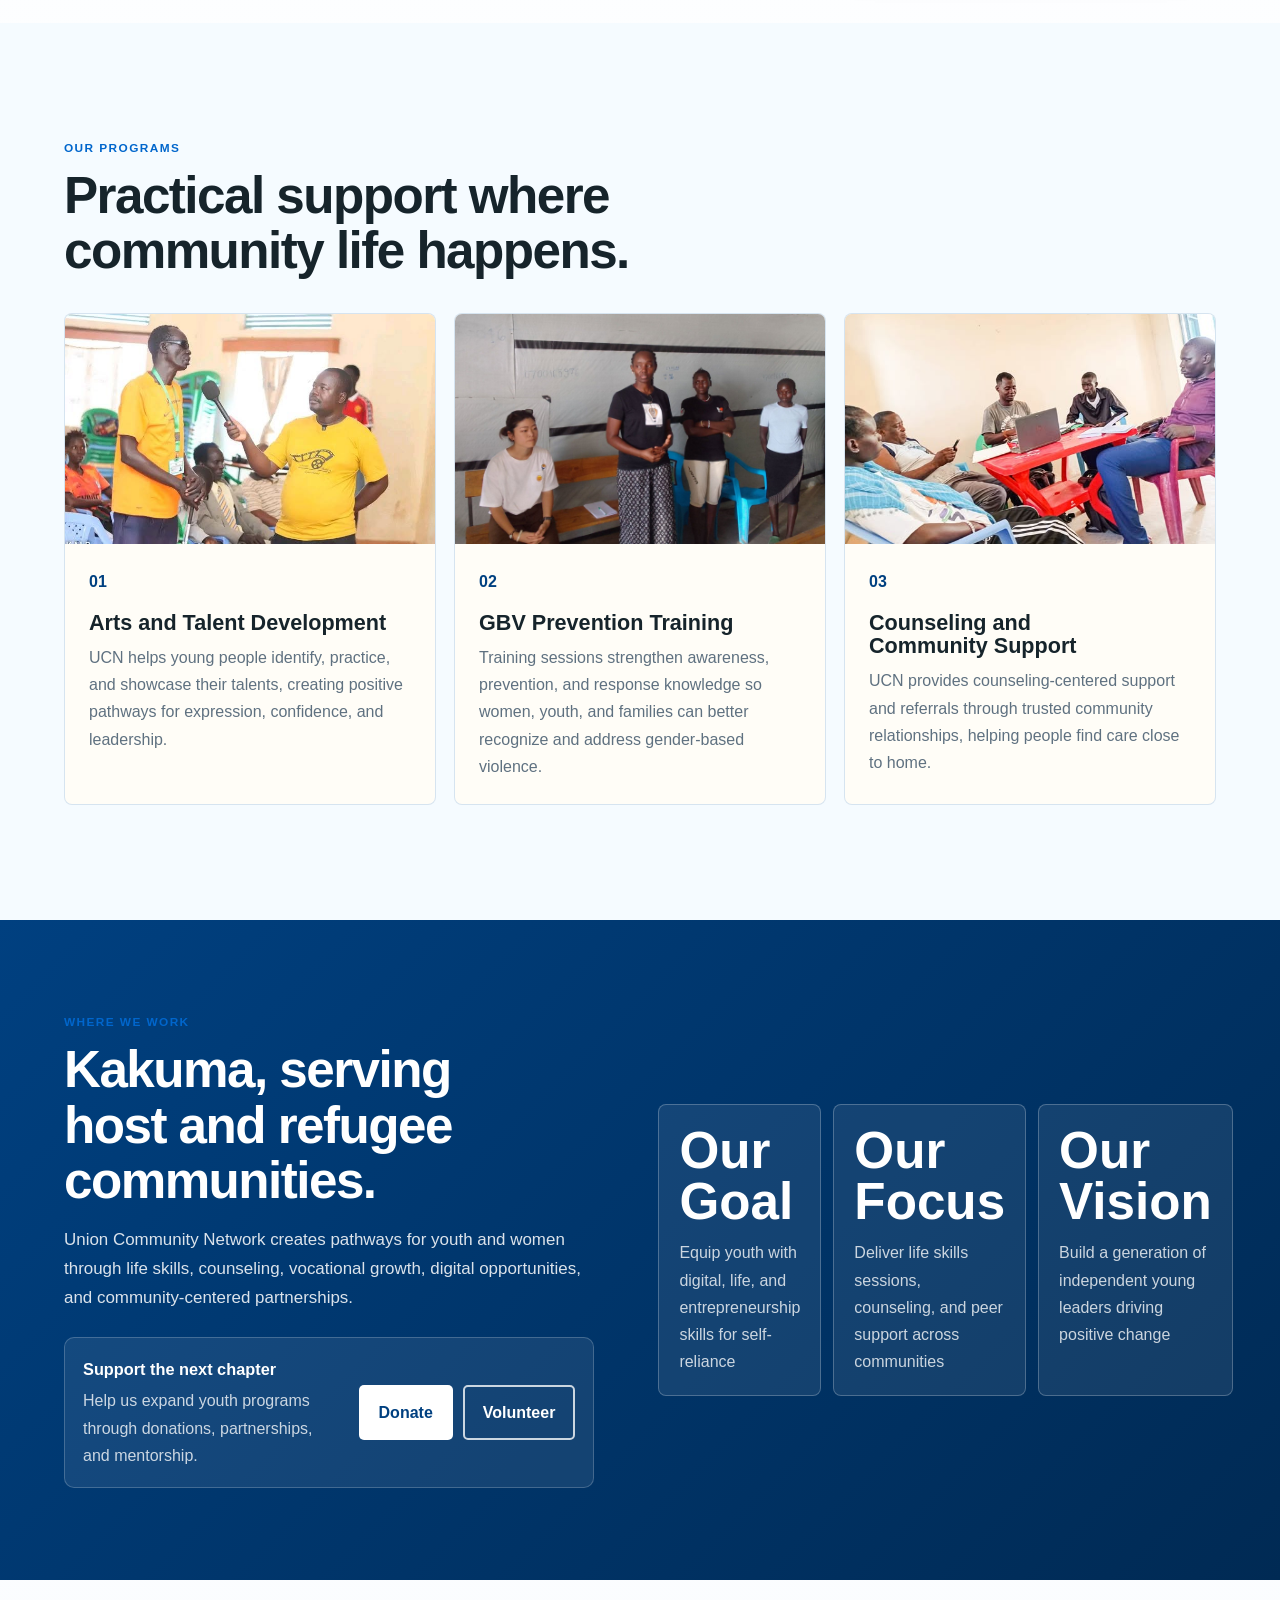
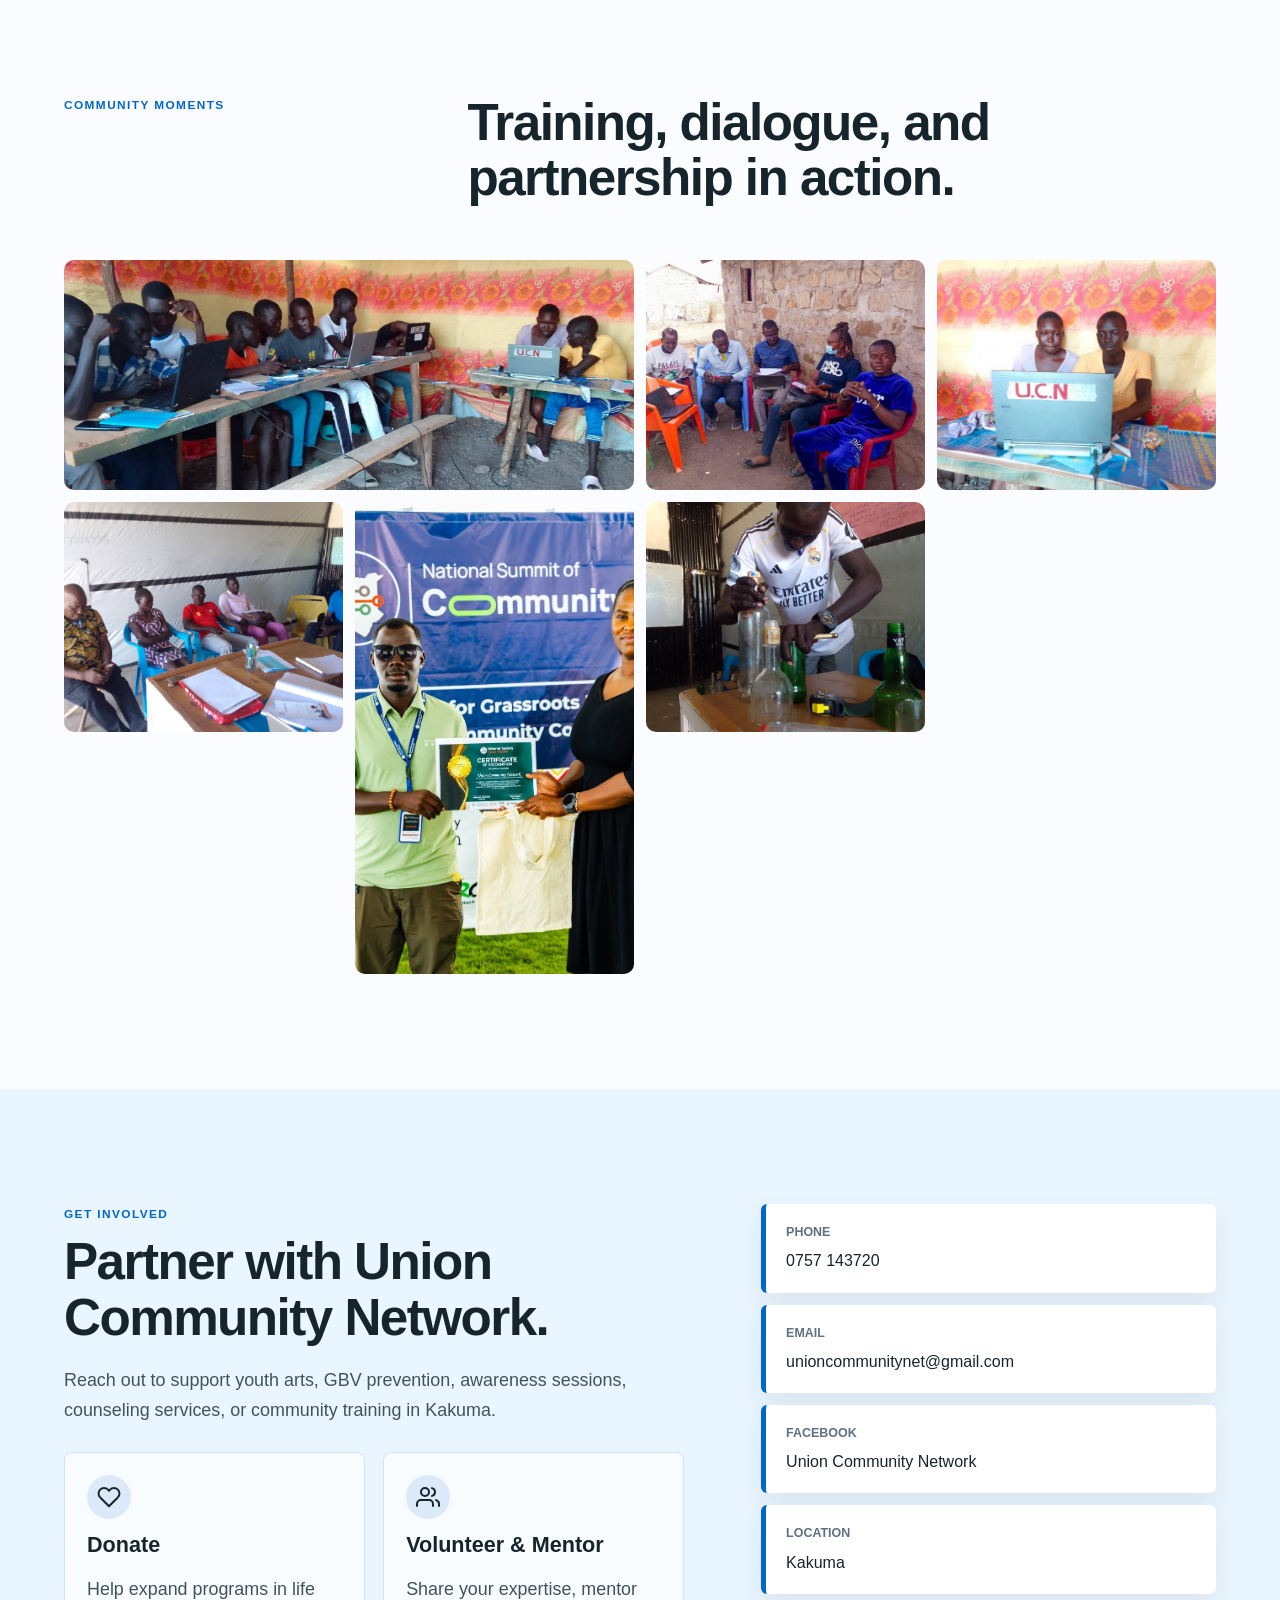
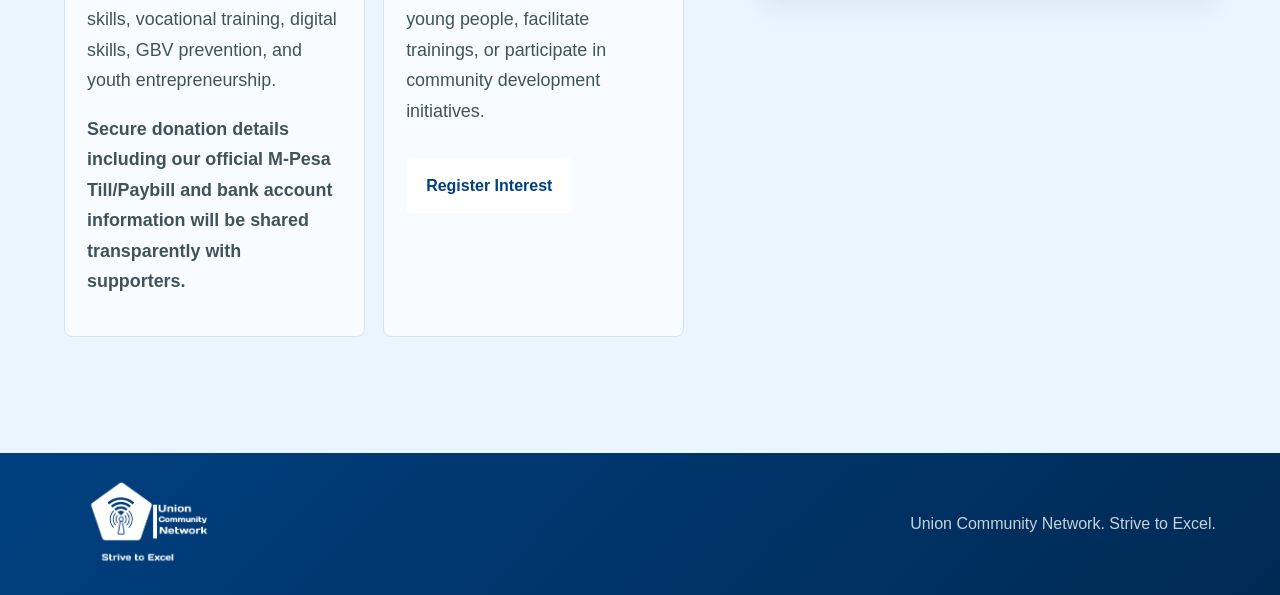
==== commit e9f02b71: "Modernize design: consistent nav links, active page underline indicator, richer color palette with g" ====
--- a/index.html
+++ b/index.html
@@ -10,7 +10,7 @@
   </head>
   <body>
     <header class="site-header" data-header>
-      <a class="brand" href="#home" aria-label="Union Community Network home">
+      <a class="brand" href="index.html" aria-label="Union Community Network home">
         <img src="assets/logo2.png" alt="Union Community Network logo">
       </a>
       <button class="nav-toggle" type="button" aria-label="Open navigation" aria-expanded="false" data-nav-toggle>
@@ -20,10 +20,10 @@
       </button>
       <nav class="site-nav" data-nav>
         <a href="index.html">Home</a>
-        <a href="about.html" class="nav-about-btn">About Us</a>
-        <a href="#programs">Programs</a>
-        <a href="#gallery">Gallery</a>
-        <a href="#contact">Contact</a>
+        <a href="about.html">About Us</a>
+        <a href="programs.html">Programs</a>
+        <a href="gallery.html">Gallery</a>
+        <a href="contact.html">Contact</a>
       </nav>
     </header>
 
@@ -38,8 +38,8 @@
           <h1>Union Community Network</h1>
           <p class="hero-lede">UCN is committed to empowering youth from both host and refugee communities by nurturing their talents through the arts. We also support women by providing training on gender-based violence prevention, awareness, and counseling services.</p>
           <div class="hero-actions">
-            <a class="button primary" href="#programs">Explore Programs</a>
-            <a class="button secondary" href="#contact">Get Involved</a>
+            <a class="button primary" href="programs.html">Explore Programs</a>
+            <a class="button secondary" href="contact.html">Get Involved</a>
           </div>
           <div class="hero-highlights" aria-label="Union Community Network focus areas">
             <div>
@@ -126,7 +126,7 @@
                 <span>Help us expand youth programs through donations, partnerships, and mentorship.</span>
               </div>
               <div class="impact-cta-actions">
-                <a class="button primary" href="#contact">Donate</a>
+                <a class="button primary" href="contact.html">Donate</a>
                 <a class="button secondary light" href="volunteer.html">Volunteer</a>
               </div>
             </div>
--- a/style.css
+++ b/style.css
@@ -3,15 +3,21 @@
   --muted: #5f7180;
   --paper: #ffffff;
   --white: #ffffff;
-  --blue: #0073cf;
-  --deep-blue: #004f9f;
+  --blue: #0066cc;
+  --deep-blue: #004080;
   --sky: #eaf6ff;
   --soft-blue: #f5fbff;
-  --line: rgba(0, 115, 207, 0.16);
-  --shadow: 0 24px 70px rgba(0, 79, 159, 0.16);
+  --accent: #f59e0b;
+  --accent-light: #fbbf24;
+  --accent-soft: #fffbeb;
+  --line: rgba(0, 102, 204, 0.16);
+  --shadow: 0 24px 70px rgba(0, 64, 128, 0.16);
   --card-shadow: 0 16px 40px rgba(22, 36, 43, 0.06);
   --radius: 10px;
   --header-height: 56px;
+  --warm-bg: #fffdf7;
+  --green: #059669;
+  --green-soft: #ecfdf5;
 }
 
 * {
@@ -60,7 +66,7 @@
   padding: 6px clamp(14px, 3vw, 40px);
   color: var(--ink);
   background: rgba(255, 255, 255, 0.94);
-  box-shadow: 0 8px 20px rgba(0, 79, 159, 0.08);
+  box-shadow: 0 8px 20px rgba(0, 64, 128, 0.08);
   backdrop-filter: blur(14px);
   transition: background 180ms ease, box-shadow 180ms ease, color 180ms ease;
 }
@@ -69,7 +75,7 @@
 .site-header.is-open {
   color: var(--ink);
   background: rgba(255, 255, 255, 0.98);
-  box-shadow: 0 8px 20px rgba(0, 79, 159, 0.1);
+  box-shadow: 0 8px 20px rgba(0, 64, 128, 0.1);
 }
 
 .brand {
@@ -96,34 +102,38 @@
 
 .site-nav a {
   text-decoration: none;
-}
-
-.site-nav a:hover {
-  color: var(--blue);
-}
-
-.nav-home-link {
   position: relative;
-}
-
-.nav-home-link::after {
+  padding-bottom: 3px;
+  transition: color 180ms ease;
+}
+
+.site-nav a::after {
   content: '';
   position: absolute;
   bottom: -2px;
   left: 0;
   right: 0;
-  height: 2px;
+  height: 2.5px;
   background: var(--blue);
+  border-radius: 2px;
   transform: scaleX(0);
   transition: transform 200ms ease;
 }
 
-.nav-home-link:hover::after {
+.site-nav a:hover {
+  color: var(--blue);
+}
+
+.site-nav a:hover::after {
   transform: scaleX(1);
 }
 
-.nav-home-link.is-active::after {
+.site-nav a.is-active::after {
   transform: scaleX(1);
+}
+
+.site-nav a.is-active {
+  color: var(--blue);
 }
 
 .nav-about-btn {
@@ -137,6 +147,10 @@
   font-size: 0.9rem;
   transition: background 180ms ease, transform 120ms ease;
   letter-spacing: 0.01em;
+}
+
+.nav-about-btn::after {
+  display: none;
 }
 
 .nav-about-btn:hover {
@@ -196,8 +210,8 @@
   position: absolute;
   inset: 0;
   background:
-    linear-gradient(90deg, rgba(0, 42, 84, 0.86), rgba(0, 79, 159, 0.48) 54%, rgba(0, 115, 207, 0.16)),
-    linear-gradient(0deg, rgba(0, 42, 84, 0.38), rgba(0, 79, 159, 0));
+    linear-gradient(90deg, rgba(0, 42, 84, 0.88), rgba(0, 64, 128, 0.52) 54%, rgba(0, 102, 204, 0.2)),
+    linear-gradient(0deg, rgba(0, 42, 84, 0.4), rgba(0, 64, 128, 0));
 }
 
 .hero-content {
@@ -283,7 +297,7 @@
 
 .button:hover {
   transform: translateY(-1px);
-  box-shadow: 0 10px 24px rgba(0, 79, 159, 0.14);
+  box-shadow: 0 10px 24px rgba(0, 64, 128, 0.14);
 }
 
 .hero-highlights {
@@ -395,9 +409,9 @@
 .contact-card {
   margin: 6px 0 22px;
   padding: 22px;
-  border: 1px solid rgba(0, 115, 207, 0.16);
+  border: 1px solid rgba(0, 102, 204, 0.16);
   border-radius: var(--radius);
-  background: linear-gradient(180deg, rgba(0, 115, 207, 0.05), rgba(255, 255, 255, 0.96));
+  background: linear-gradient(180deg, rgba(0, 102, 204, 0.05), rgba(255, 255, 255, 0.96));
   box-shadow: var(--card-shadow);
 }
 
@@ -419,7 +433,7 @@
   width: 38px;
   height: 38px;
   border-radius: 50%;
-  background: rgba(0, 115, 207, 0.12);
+  background: rgba(0, 102, 204, 0.12);
   font-size: 1.15rem;
 }
 
@@ -435,7 +449,7 @@
   display: grid;
   gap: 4px;
   padding: 10px 0;
-  border-bottom: 1px solid rgba(0, 115, 207, 0.12);
+  border-bottom: 1px solid rgba(0, 102, 204, 0.12);
 }
 
 .contact-card-list li:last-child {
@@ -542,7 +556,7 @@
   margin: 0 auto;
   padding: 28px;
   border-radius: 10px;
-  background: linear-gradient(135deg, rgba(0, 115, 207, 0.08), rgba(0, 79, 159, 0.04));
+  background: linear-gradient(135deg, rgba(0, 102, 204, 0.08), rgba(0, 64, 128, 0.04));
 }
 
 .partner-grid {
@@ -553,7 +567,7 @@
 
 .partner-card {
   padding: 22px;
-  border: 1px solid rgba(0, 115, 207, 0.18);
+  border: 1px solid rgba(0, 102, 204, 0.18);
   border-radius: var(--radius);
   background: rgba(255, 255, 255, 0.88);
   box-shadow: var(--card-shadow);
@@ -578,7 +592,7 @@
   height: 44px;
   margin-bottom: 14px;
   border-radius: 50%;
-  background: rgba(0, 115, 207, 0.12);
+  background: rgba(0, 102, 204, 0.12);
   font-size: 1.3rem;
 }
 
@@ -599,7 +613,13 @@
   border: 1px solid var(--line);
   border-radius: 8px;
   overflow: hidden;
-  background: #fffdf9;
+  background: var(--warm-bg);
+  transition: transform 200ms ease, box-shadow 200ms ease;
+}
+
+.program-card:hover {
+  transform: translateY(-3px);
+  box-shadow: 0 20px 48px rgba(0, 64, 128, 0.12);
 }
 
 .program-card img {
@@ -627,7 +647,7 @@
 .impact {
   padding: clamp(52px, 8vw, 92px) clamp(18px, 5vw, 72px);
   color: var(--white);
-  background: var(--deep-blue);
+  background: linear-gradient(135deg, var(--deep-blue) 0%, #002a54 100%);
 }
 
 .impact-inner {
@@ -847,7 +867,7 @@
 }
 
 .lightbox-close:hover {
-  background: rgba(0, 79, 159, 0.7);
+  background: rgba(0, 64, 128, 0.7);
   color: #fff;
 }
 
@@ -870,7 +890,7 @@
 }
 
 .lightbox-nav:hover {
-  background: rgba(0, 79, 159, 0.7);
+  background: rgba(0, 64, 128, 0.7);
   color: #fff;
 }
 
@@ -925,9 +945,15 @@
 
 .support-card {
   padding: 22px;
-  border: 1px solid rgba(0, 115, 207, 0.16);
+  border: 1px solid rgba(0, 102, 204, 0.16);
   border-radius: 8px;
   background: rgba(255, 255, 255, 0.7);
+  transition: transform 200ms ease, box-shadow 200ms ease;
+}
+
+.support-card:hover {
+  transform: translateY(-2px);
+  box-shadow: 0 16px 40px rgba(0, 64, 128, 0.08);
 }
 
 .support-card h3 {
@@ -963,11 +989,20 @@
 .volunteer-form textarea {
   width: 100%;
   padding: 12px 14px;
-  border: 1px solid rgba(0, 115, 207, 0.26);
+  border: 1px solid rgba(0, 102, 204, 0.26);
   border-radius: 6px;
   color: var(--ink);
   font: inherit;
   background: var(--white);
+  transition: border-color 180ms ease, box-shadow 180ms ease;
+}
+
+.volunteer-form input:focus,
+.volunteer-form select:focus,
+.volunteer-form textarea:focus {
+  outline: none;
+  border-color: var(--blue);
+  box-shadow: 0 0 0 3px rgba(0, 102, 204, 0.12);
 }
 
 .volunteer-form textarea {
@@ -994,10 +1029,13 @@
   background: var(--white);
   text-decoration: none;
   box-shadow: 0 12px 28px rgba(22, 36, 43, 0.08);
+  transition: transform 180ms ease, box-shadow 180ms ease;
 }
 
 .contact-panel a:hover {
   border-left-color: var(--deep-blue);
+  transform: translateX(4px);
+  box-shadow: 0 16px 36px rgba(22, 36, 43, 0.12);
 }
 
 .contact-panel span {
@@ -1016,7 +1054,7 @@
   gap: 18px;
   padding: 26px clamp(18px, 5vw, 72px);
   color: rgba(255, 255, 255, 0.78);
-  background: var(--deep-blue);
+  background: linear-gradient(135deg, var(--deep-blue) 0%, #002a54 100%);
 }
 
 .site-footer img {
@@ -1067,8 +1105,8 @@
   position: absolute;
   inset: 0;
   background:
-    linear-gradient(90deg, rgba(0, 42, 84, 0.88), rgba(0, 79, 159, 0.52) 54%, rgba(0, 115, 207, 0.2)),
-    linear-gradient(0deg, rgba(0, 42, 84, 0.42), rgba(0, 79, 159, 0));
+    linear-gradient(90deg, rgba(0, 42, 84, 0.88), rgba(0, 64, 128, 0.52) 54%, rgba(0, 102, 204, 0.2)),
+    linear-gradient(0deg, rgba(0, 42, 84, 0.42), rgba(0, 64, 128, 0));
 }
 
 .page-hero-content {
@@ -1118,8 +1156,8 @@
   position: absolute;
   inset: 0;
   background:
-    linear-gradient(90deg, rgba(0, 42, 84, 0.88), rgba(0, 79, 159, 0.52) 54%, rgba(0, 115, 207, 0.2)),
-    linear-gradient(0deg, rgba(0, 42, 84, 0.42), rgba(0, 79, 159, 0));
+    linear-gradient(90deg, rgba(0, 42, 84, 0.88), rgba(0, 64, 128, 0.52) 54%, rgba(0, 102, 204, 0.2)),
+    linear-gradient(0deg, rgba(0, 42, 84, 0.42), rgba(0, 64, 128, 0));
 }
 
 .about-hero-content {
@@ -1289,7 +1327,7 @@
   width: 40px;
   height: 40px;
   border-radius: 50%;
-  background: rgba(0, 115, 207, 0.1);
+  background: rgba(0, 102, 204, 0.1);
   font-size: 1.2rem;
   margin-bottom: 12px;
 }
@@ -1310,7 +1348,7 @@
 .about-impact {
   padding: clamp(52px, 8vw, 92px) clamp(18px, 5vw, 72px);
   color: var(--white);
-  background: var(--deep-blue);
+  background: linear-gradient(135deg, var(--deep-blue) 0%, #002a54 100%);
 }
 
 .about-impact-inner {
@@ -1372,7 +1410,7 @@
   width: 40px;
   height: 40px;
   border-radius: 50%;
-  background: rgba(0, 115, 207, 0.1);
+  background: rgba(0, 102, 204, 0.1);
   font-size: 1.2rem;
   margin-bottom: 14px;
 }
@@ -1466,7 +1504,7 @@
   width: 40px;
   height: 40px;
   border-radius: 50%;
-  background: rgba(0, 115, 207, 0.1);
+  background: rgba(0, 102, 204, 0.1);
   font-size: 1.15rem;
   margin-bottom: 12px;
 }
@@ -1617,7 +1655,7 @@
   padding: 28px;
   border-radius: 10px;
   color: var(--white);
-  background: linear-gradient(135deg, var(--deep-blue), #005ab8);
+  background: linear-gradient(135deg, var(--deep-blue) 0%, #005ab8 100%);
 }
 
 .about-callout-actions {
@@ -1857,7 +1895,7 @@
   }
 
   .hero-overlay {
-    background: linear-gradient(0deg, rgba(0, 42, 84, 0.84), rgba(0, 115, 207, 0.34));
+    background: linear-gradient(0deg, rgba(0, 42, 84, 0.84), rgba(0, 102, 204, 0.34));
   }
 
   .hero-content {
@@ -1923,7 +1961,7 @@
   }
 
   .about-hero-overlay {
-    background: linear-gradient(0deg, rgba(0, 42, 84, 0.84), rgba(0, 115, 207, 0.34));
+    background: linear-gradient(0deg, rgba(0, 42, 84, 0.84), rgba(0, 102, 204, 0.34));
   }
 
   .about-hero-content {
@@ -1991,4 +2029,4 @@
   .contact-panel p {
     padding: 18px;
   }
-}
+}
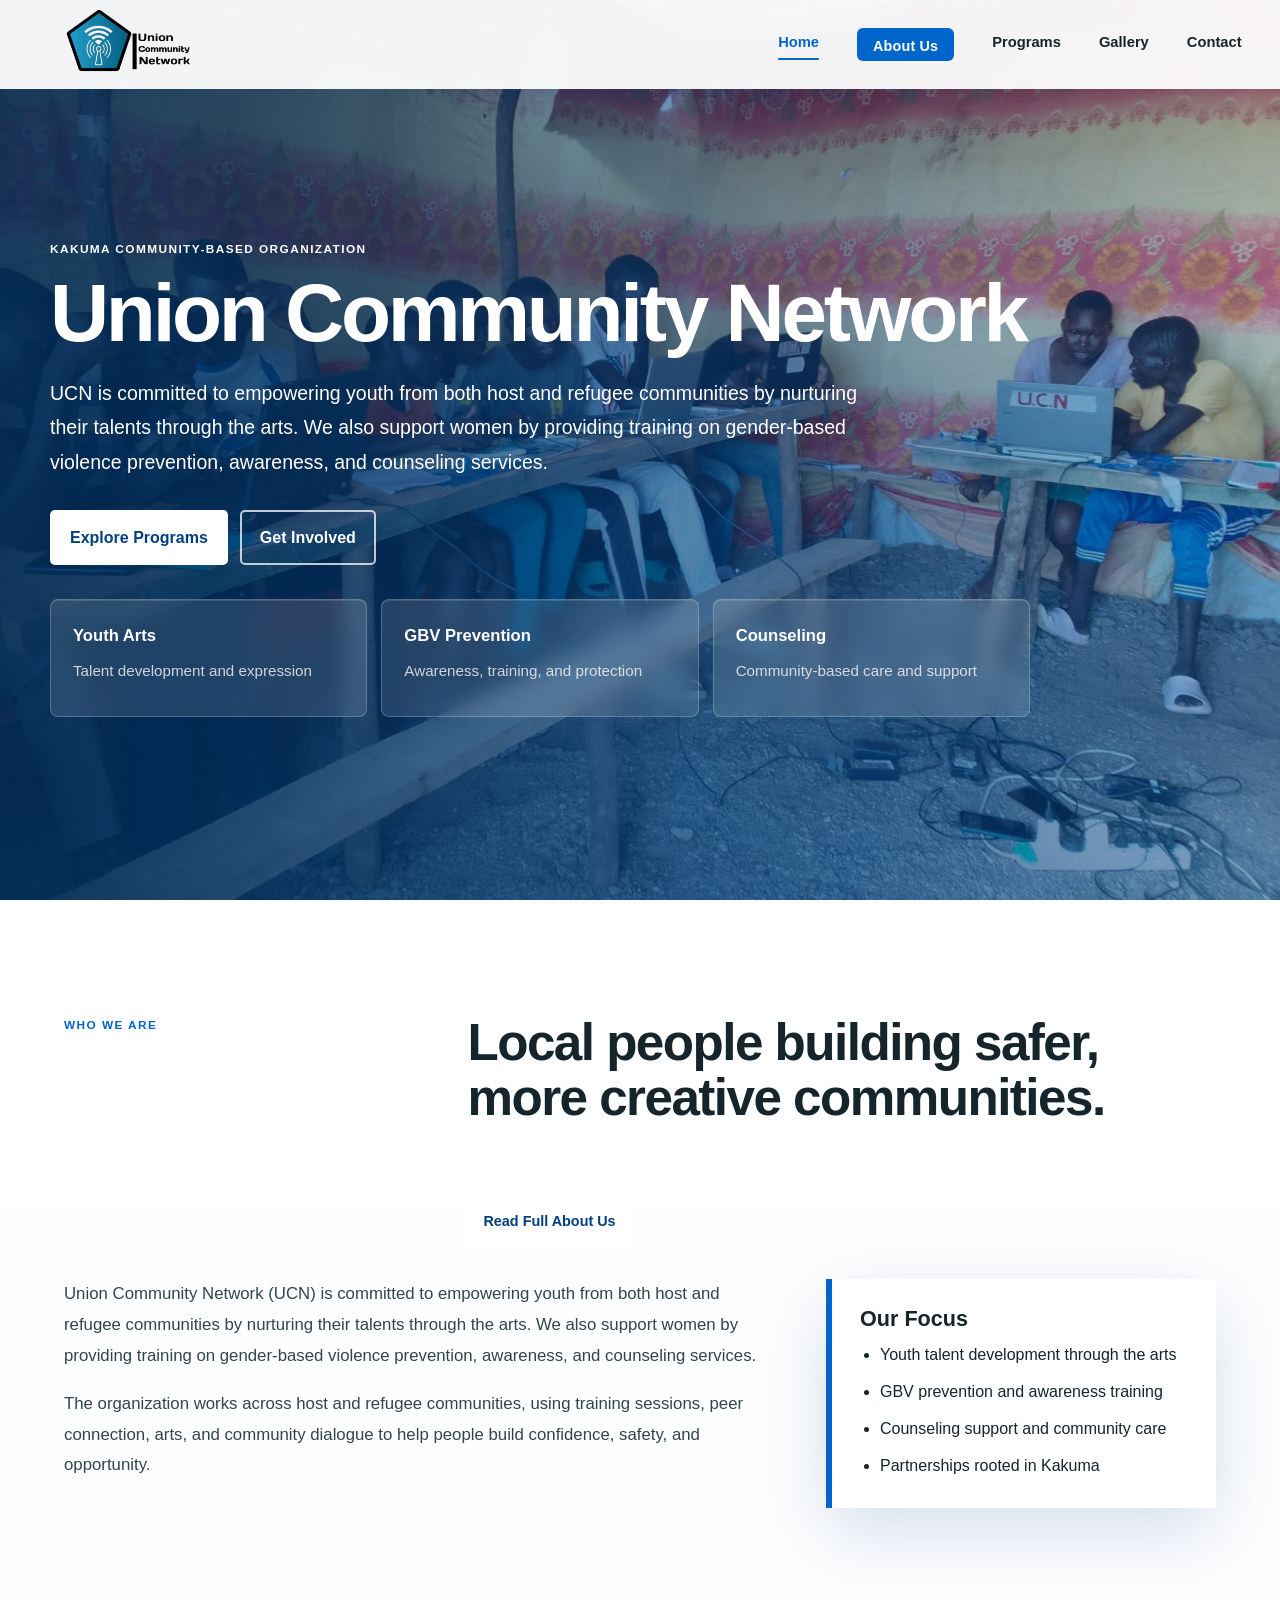
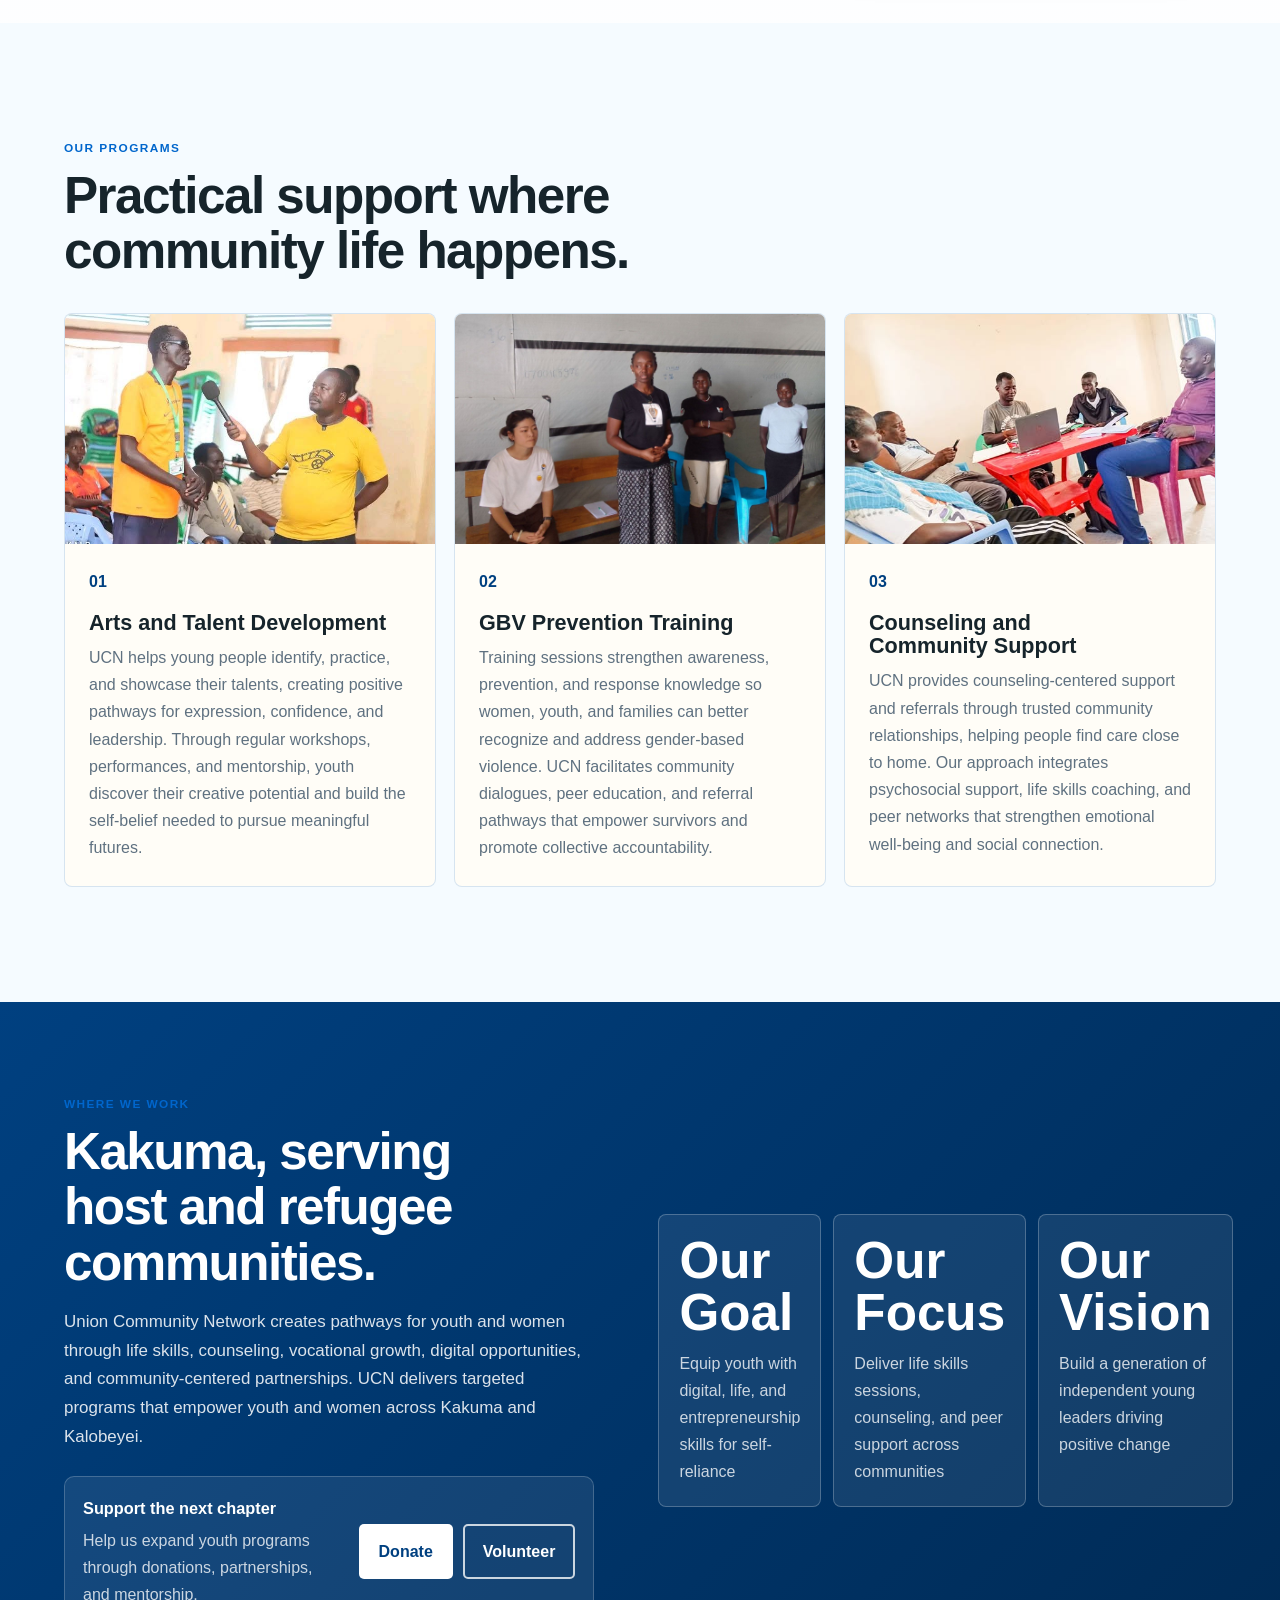
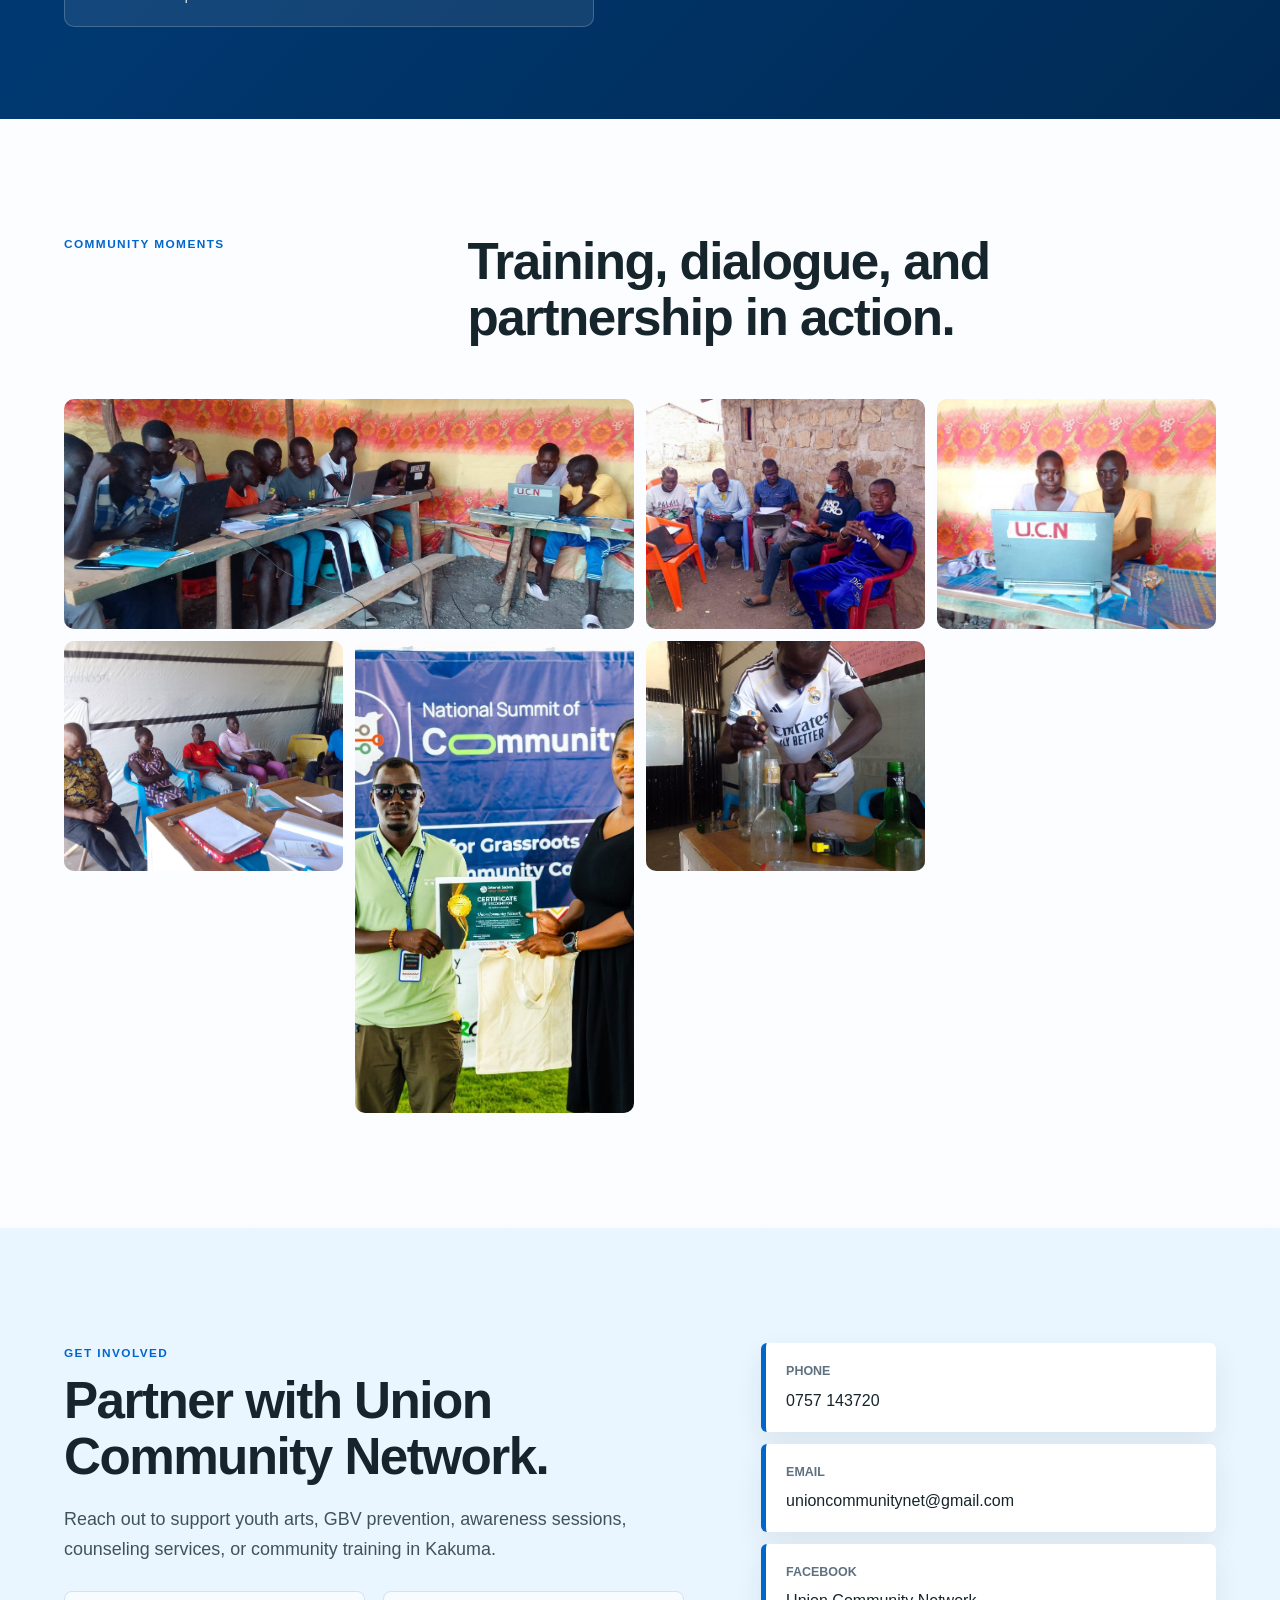
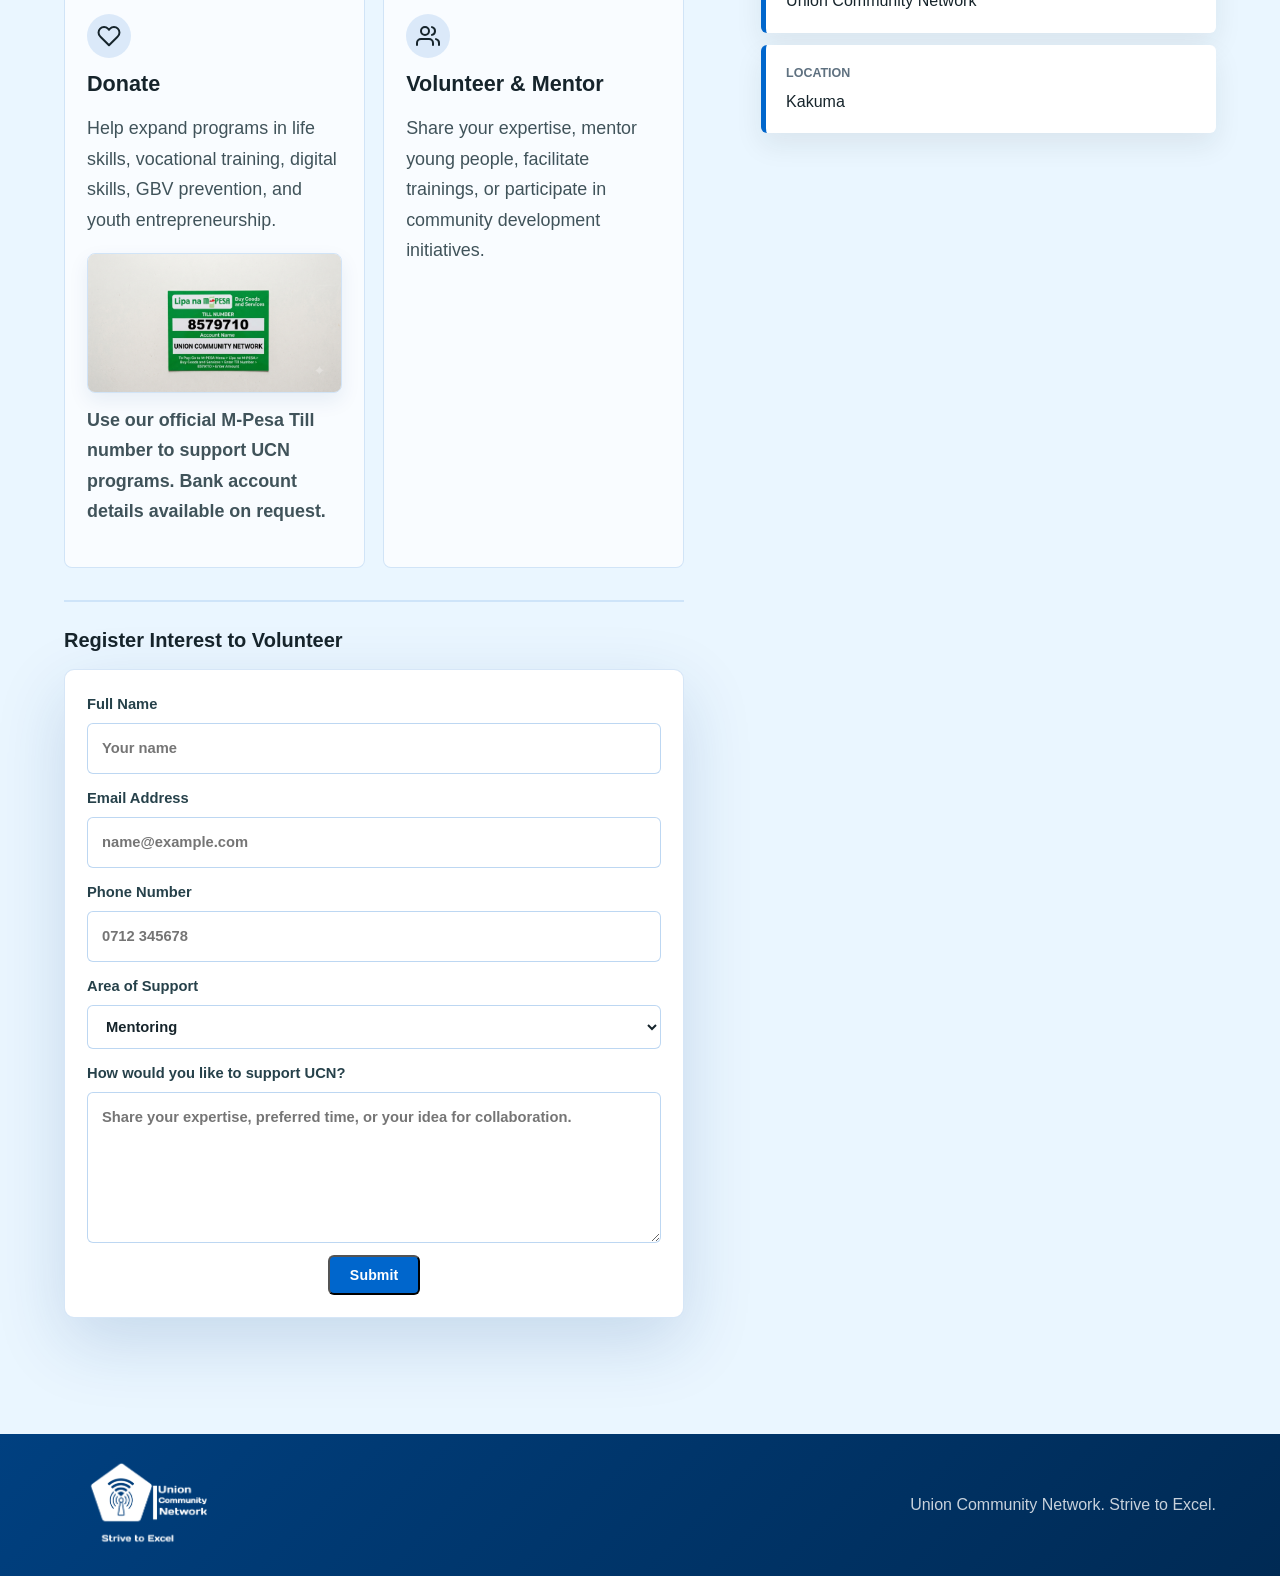
==== commit db1c74e0: "Restructure website: Programs, Gallery, Contact, Volunteer now anchor sections on index.html. About " ====
--- a/index.html
+++ b/index.html
@@ -20,10 +20,10 @@
       </button>
       <nav class="site-nav" data-nav>
         <a href="index.html">Home</a>
-        <a href="about.html">About Us</a>
-        <a href="programs.html">Programs</a>
-        <a href="gallery.html">Gallery</a>
-        <a href="contact.html">Contact</a>
+        <a class="nav-about-btn" href="about.html">About Us</a>
+        <a href="#programs">Programs</a>
+        <a href="#gallery">Gallery</a>
+        <a href="#contact">Contact</a>
       </nav>
     </header>
 
@@ -38,8 +38,8 @@
           <h1>Union Community Network</h1>
           <p class="hero-lede">UCN is committed to empowering youth from both host and refugee communities by nurturing their talents through the arts. We also support women by providing training on gender-based violence prevention, awareness, and counseling services.</p>
           <div class="hero-actions">
-            <a class="button primary" href="programs.html">Explore Programs</a>
-            <a class="button secondary" href="contact.html">Get Involved</a>
+            <a class="button primary" href="#programs">Explore Programs</a>
+            <a class="button secondary" href="#contact">Get Involved</a>
           </div>
           <div class="hero-highlights" aria-label="Union Community Network focus areas">
             <div>
@@ -62,7 +62,7 @@
         <div class="section-heading">
           <p class="eyebrow">Who We Are</p>
           <h2>Local people building safer, more creative communities.</h2>
-          <a class="button secondary small-link" href="about.html">Read Full About Us</a>
+          <a class="button primary small-link" href="about.html">Read Full About Us</a>
         </div>
         <div class="intro-grid">
           <div>
@@ -92,7 +92,7 @@
             <div>
               <span>01</span>
               <h3>Arts and Talent Development</h3>
-              <p>UCN helps young people identify, practice, and showcase their talents, creating positive pathways for expression, confidence, and leadership.</p>
+              <p>UCN helps young people identify, practice, and showcase their talents, creating positive pathways for expression, confidence, and leadership. Through regular workshops, performances, and mentorship, youth discover their creative potential and build the self-belief needed to pursue meaningful futures.</p>
             </div>
           </article>
           <article class="program-card">
@@ -100,7 +100,7 @@
             <div>
               <span>02</span>
               <h3>GBV Prevention Training</h3>
-              <p>Training sessions strengthen awareness, prevention, and response knowledge so women, youth, and families can better recognize and address gender-based violence.</p>
+              <p>Training sessions strengthen awareness, prevention, and response knowledge so women, youth, and families can better recognize and address gender-based violence. UCN facilitates community dialogues, peer education, and referral pathways that empower survivors and promote collective accountability.</p>
             </div>
           </article>
           <article class="program-card">
@@ -108,7 +108,7 @@
             <div>
               <span>03</span>
               <h3>Counseling and Community Support</h3>
-              <p>UCN provides counseling-centered support and referrals through trusted community relationships, helping people find care close to home.</p>
+              <p>UCN provides counseling-centered support and referrals through trusted community relationships, helping people find care close to home. Our approach integrates psychosocial support, life skills coaching, and peer networks that strengthen emotional well-being and social connection.</p>
             </div>
           </article>
         </div>
@@ -119,15 +119,15 @@
           <div class="impact-copy">
             <p class="eyebrow">Where We Work</p>
             <h2>Kakuma, serving host and refugee communities.</h2>
-            <p class="impact-summary">Union Community Network creates pathways for youth and women through life skills, counseling, vocational growth, digital opportunities, and community-centered partnerships.</p>
+            <p class="impact-summary">Union Community Network creates pathways for youth and women through life skills, counseling, vocational growth, digital opportunities, and community-centered partnerships. UCN delivers targeted programs that empower youth and women across Kakuma and Kalobeyei.</p>
             <div class="impact-cta">
               <div>
                 <strong>Support the next chapter</strong>
                 <span>Help us expand youth programs through donations, partnerships, and mentorship.</span>
               </div>
               <div class="impact-cta-actions">
-                <a class="button primary" href="contact.html">Donate</a>
-                <a class="button secondary light" href="volunteer.html">Volunteer</a>
+                <a class="button primary" href="#contact">Donate</a>
+                <a class="button secondary light" href="#contact">Volunteer</a>
               </div>
             </div>
           </div>
@@ -211,7 +211,10 @@
               </div>
               <h3>Donate</h3>
               <p>Help expand programs in life skills, vocational training, digital skills, GBV prevention, and youth entrepreneurship.</p>
-              <p class="support-note">Secure donation details including our official M-Pesa Till/Paybill and bank account information will be shared transparently with supporters.</p>
+              <div class="donate-till">
+                <img src="assets/images/Till.png" alt="M-Pesa Till Number for Union Community Network donations">
+                <p class="support-note">Use our official M-Pesa Till number to support UCN programs. Bank account details available on request.</p>
+              </div>
             </article>
             <article class="support-card">
               <div class="support-icon">
@@ -219,8 +222,38 @@
               </div>
               <h3>Volunteer & Mentor</h3>
               <p>Share your expertise, mentor young people, facilitate trainings, or participate in community development initiatives.</p>
-              <a class="button primary" href="volunteer.html">Register Interest</a>
             </article>
+          </div>
+          <div class="volunteer-form-wrapper">
+            <h3>Register Interest to Volunteer</h3>
+            <form class="volunteer-form page-form" action="mailto:Classicphilemon@gmail.com" method="post" enctype="text/plain">
+              <label>
+                Full Name
+                <input type="text" name="name" placeholder="Your name">
+              </label>
+              <label>
+                Email Address
+                <input type="email" name="email" placeholder="name@example.com">
+              </label>
+              <label>
+                Phone Number
+                <input type="tel" name="phone" placeholder="0712 345678">
+              </label>
+              <label>
+                Area of Support
+                <select name="support-area">
+                  <option>Mentoring</option>
+                  <option>Volunteering</option>
+                  <option>Facilitating a training</option>
+                  <option>Organizational partnership</option>
+                </select>
+              </label>
+              <label>
+                How would you like to support UCN?
+                <textarea name="message" rows="5" placeholder="Share your expertise, preferred time, or your idea for collaboration."></textarea>
+              </label>
+              <button class="nav-about-btn" type="submit">Submit</button>
+            </form>
           </div>
         </div>
         <div class="contact-panel">
--- a/style.css
+++ b/style.css
@@ -976,6 +976,56 @@
   margin-top: 18px;
 }
 
+.donate-till {
+  margin-top: 16px;
+}
+
+.donate-till img {
+  width: 100%;
+  max-width: 360px;
+  height: auto;
+  border-radius: 8px;
+  border: 1px solid rgba(0, 102, 204, 0.16);
+  box-shadow: 0 8px 20px rgba(0, 64, 128, 0.08);
+  cursor: zoom-in;
+  transition: transform 200ms ease, box-shadow 200ms ease;
+}
+
+.donate-till img:hover {
+  transform: scale(1.03);
+  box-shadow: 0 12px 32px rgba(0, 64, 128, 0.15);
+}
+
+.donate-till img.is-zoomed {
+  position: fixed;
+  z-index: 200;
+  top: 50%;
+  left: 50%;
+  transform: translate(-50%, -50%) scale(1.6);
+  max-width: 80vw;
+  max-height: 90vh;
+  object-fit: contain;
+  box-shadow: 0 30px 80px rgba(0, 0, 0, 0.5);
+  border-color: var(--blue);
+  cursor: zoom-out;
+}
+
+.donate-till .support-note {
+  margin-top: 12px;
+  font-size: 0.92rem;
+}
+
+.volunteer-form-wrapper {
+  margin-top: 32px;
+  padding-top: 28px;
+  border-top: 2px solid rgba(0, 102, 204, 0.12);
+}
+
+.volunteer-form-wrapper h3 {
+  margin-bottom: 16px;
+  font-size: 1.25rem;
+}
+
 .volunteer-form label {
   display: grid;
   gap: 6px;
@@ -1009,8 +1059,16 @@
   resize: vertical;
 }
 
-.volunteer-form .button {
+.volunteer-form .button,
+.volunteer-form .nav-about-btn {
   width: auto;
+}
+
+.volunteer-form .nav-about-btn {
+  justify-self: center;
+  padding: 8px 20px;
+  min-height: 40px;
+  font-size: 0.88rem;
 }
 
 .contact-panel {
@@ -1413,66 +1471,6 @@
   background: rgba(0, 102, 204, 0.1);
   font-size: 1.2rem;
   margin-bottom: 14px;
-}
-
-/* ===== Team Grid ===== */
-.team-grid {
-  display: grid;
-  grid-template-columns: repeat(auto-fill, minmax(280px, 1fr));
-  gap: 20px;
-  max-width: 1180px;
-  margin: 0 auto;
-}
-
-.team-card {
-  padding: 24px;
-  border: 1px solid var(--line);
-  border-radius: 10px;
-  background: var(--white);
-  box-shadow: 0 12px 28px rgba(22, 36, 43, 0.06);
-  text-align: center;
-  transition: transform 180ms ease, box-shadow 180ms ease;
-}
-
-.team-card:hover {
-  transform: translateY(-3px);
-  box-shadow: 0 18px 40px rgba(22, 36, 43, 0.1);
-}
-
-.team-avatar {
-  display: inline-flex;
-  align-items: center;
-  justify-content: center;
-  width: 64px;
-  height: 64px;
-  border-radius: 50%;
-  background: linear-gradient(135deg, var(--blue), var(--deep-blue));
-  color: var(--white);
-  font-size: 1.3rem;
-  font-weight: 800;
-  margin-bottom: 14px;
-}
-
-.team-card h3 {
-  margin-bottom: 4px;
-  font-size: 1.15rem;
-}
-
-.team-role {
-  display: block;
-  margin-bottom: 10px;
-  color: var(--blue);
-  font-size: 0.82rem;
-  font-weight: 800;
-  text-transform: uppercase;
-  letter-spacing: 0.06em;
-}
-
-.team-card p {
-  margin: 0;
-  color: #4a5b63;
-  font-size: 0.95rem;
-  line-height: 1.65;
 }
 
 /* ===== Partners Grid ===== */
@@ -1999,6 +1997,78 @@
   }
 }
 
+/* ===== Leadership Team ===== */
+.team-grid {
+  display: grid;
+  grid-template-columns: repeat(auto-fill, minmax(260px, 1fr));
+  gap: clamp(20px, 3vw, 32px);
+  max-width: 1180px;
+  margin: 0 auto;
+}
+
+.team-card {
+  border: 1px solid var(--line);
+  border-radius: var(--radius);
+  background: var(--white);
+  box-shadow: var(--card-shadow);
+  padding: 28px 22px 24px;
+  text-align: center;
+  transition: transform 200ms ease, box-shadow 200ms ease;
+}
+
+.team-card:hover {
+  transform: translateY(-3px);
+  box-shadow: var(--shadow);
+}
+
+.team-avatar {
+  width: 100px;
+  height: 100px;
+  margin: 0 auto 14px;
+  border-radius: 50%;
+  background: var(--sky);
+  display: flex;
+  align-items: center;
+  justify-content: center;
+  font-weight: 700;
+  font-size: 1.3rem;
+  color: var(--blue);
+  overflow: hidden;
+  border: 3px solid var(--blue);
+}
+
+.team-avatar img {
+  width: 100%;
+  height: 100%;
+  object-fit: cover;
+  display: block;
+}
+
+.team-card h3 {
+  margin: 0 0 4px;
+  font-size: 1.15rem;
+}
+
+.team-role {
+  display: inline-block;
+  font-size: 0.85rem;
+  font-weight: 700;
+  text-transform: uppercase;
+  letter-spacing: 0.04em;
+  color: var(--blue);
+  background: var(--sky);
+  padding: 4px 14px;
+  border-radius: 20px;
+  margin-bottom: 12px;
+}
+
+.team-card p {
+  margin: 0;
+  color: #3e4f59;
+  font-size: 0.95rem;
+  line-height: 1.65;
+}
+
 @media (max-width: 420px) {
   .brand {
     width: 120px;
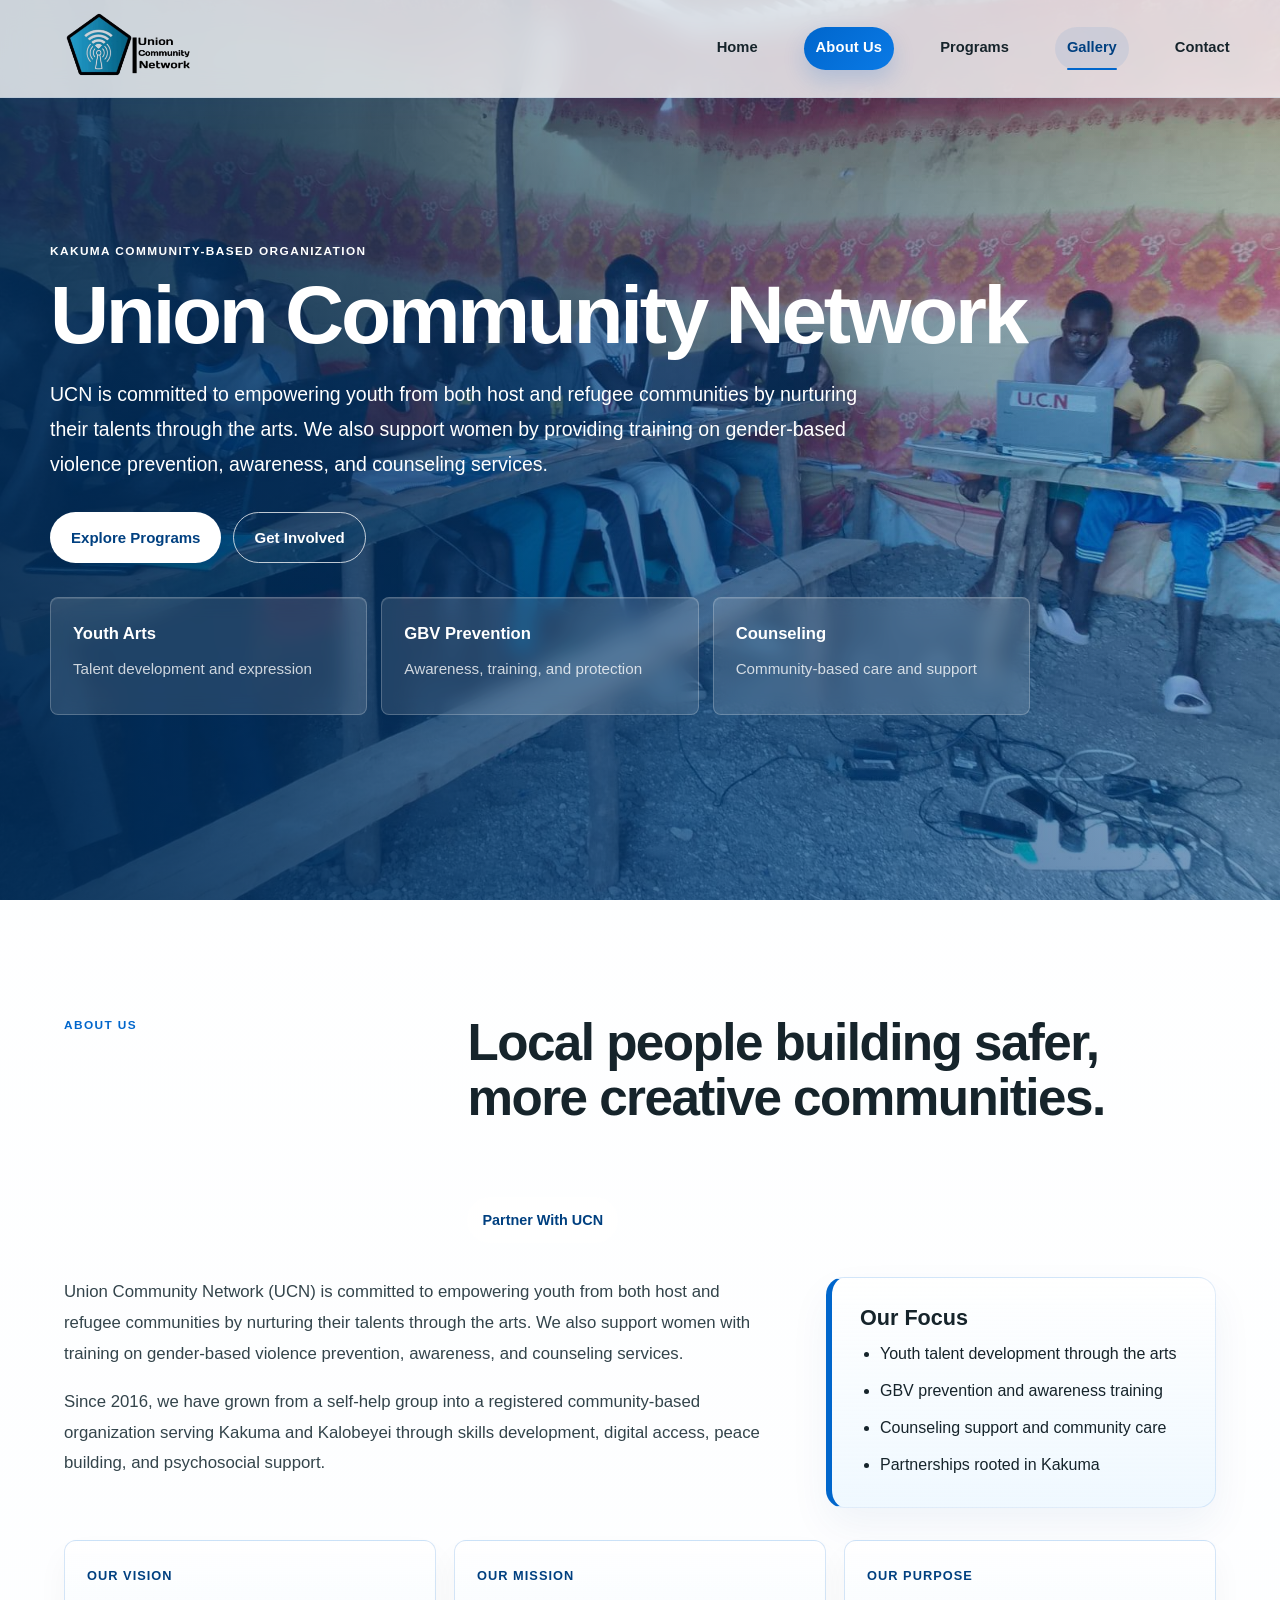
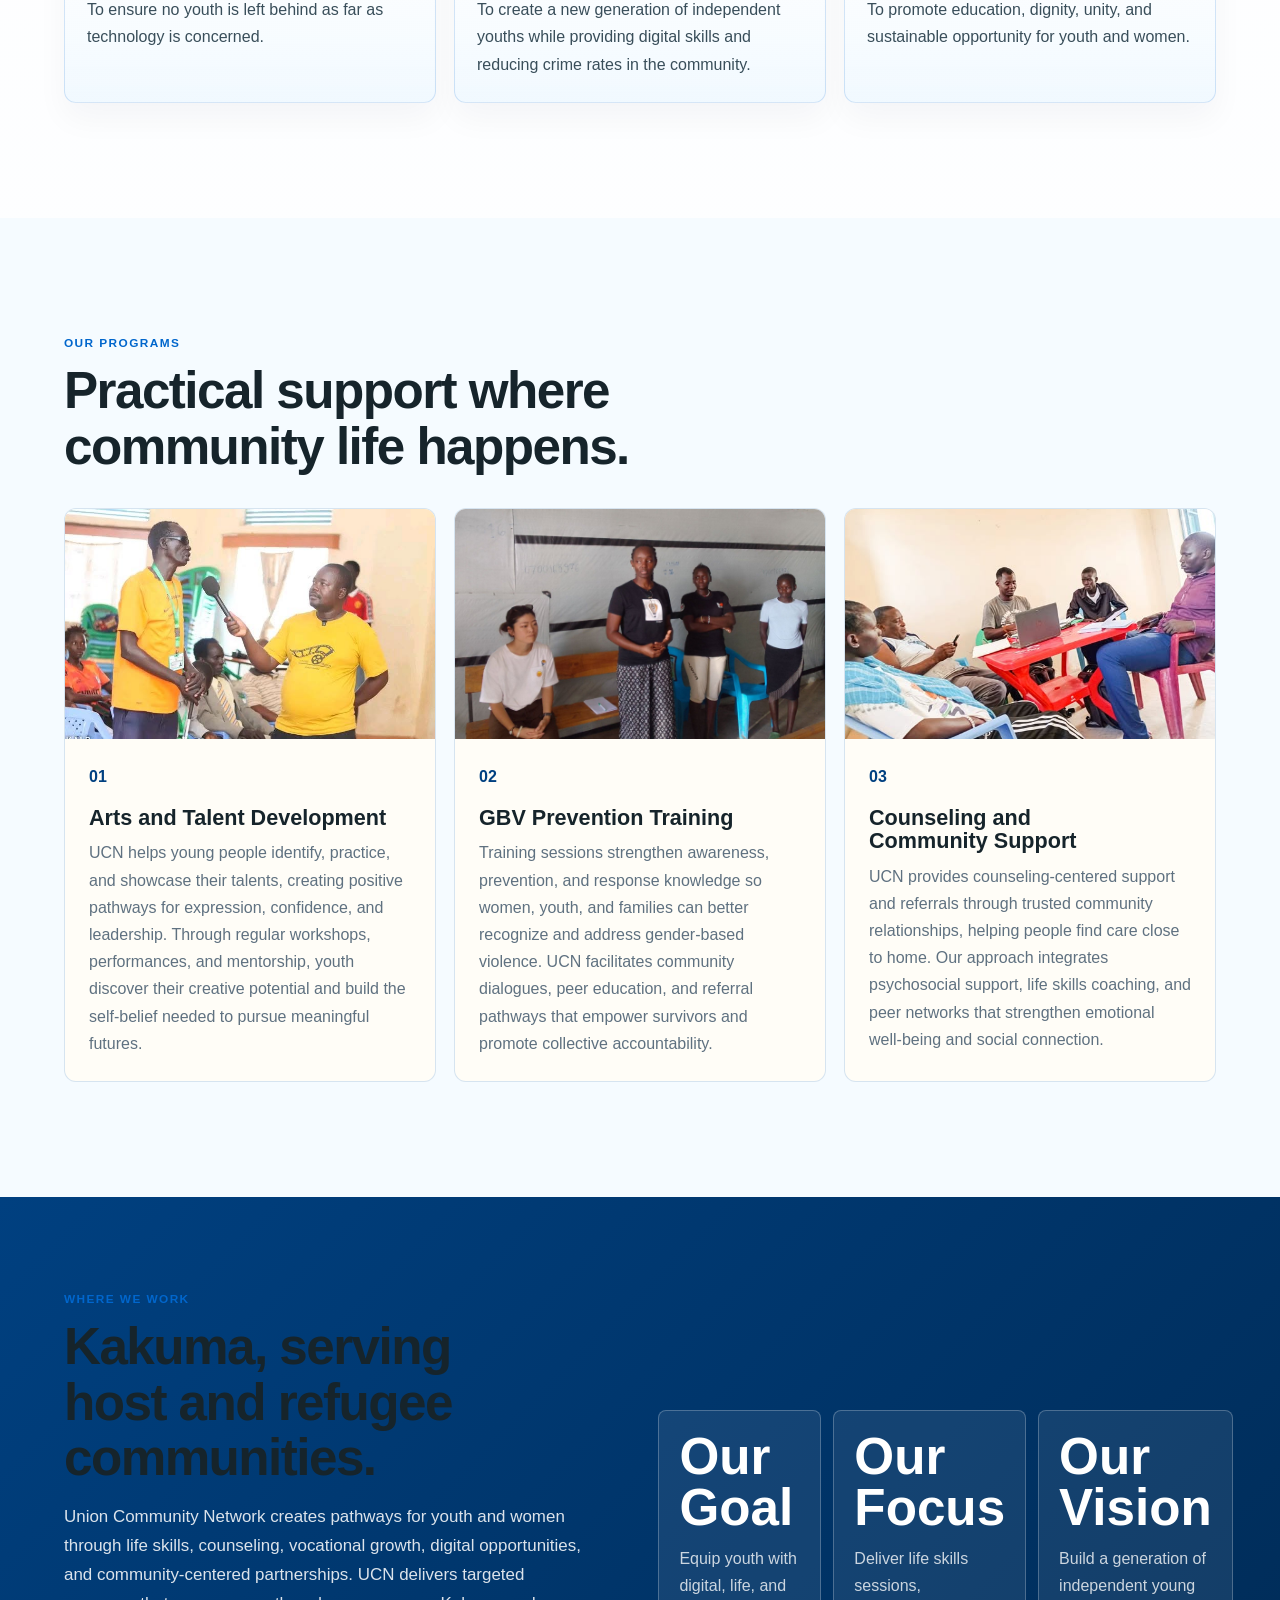
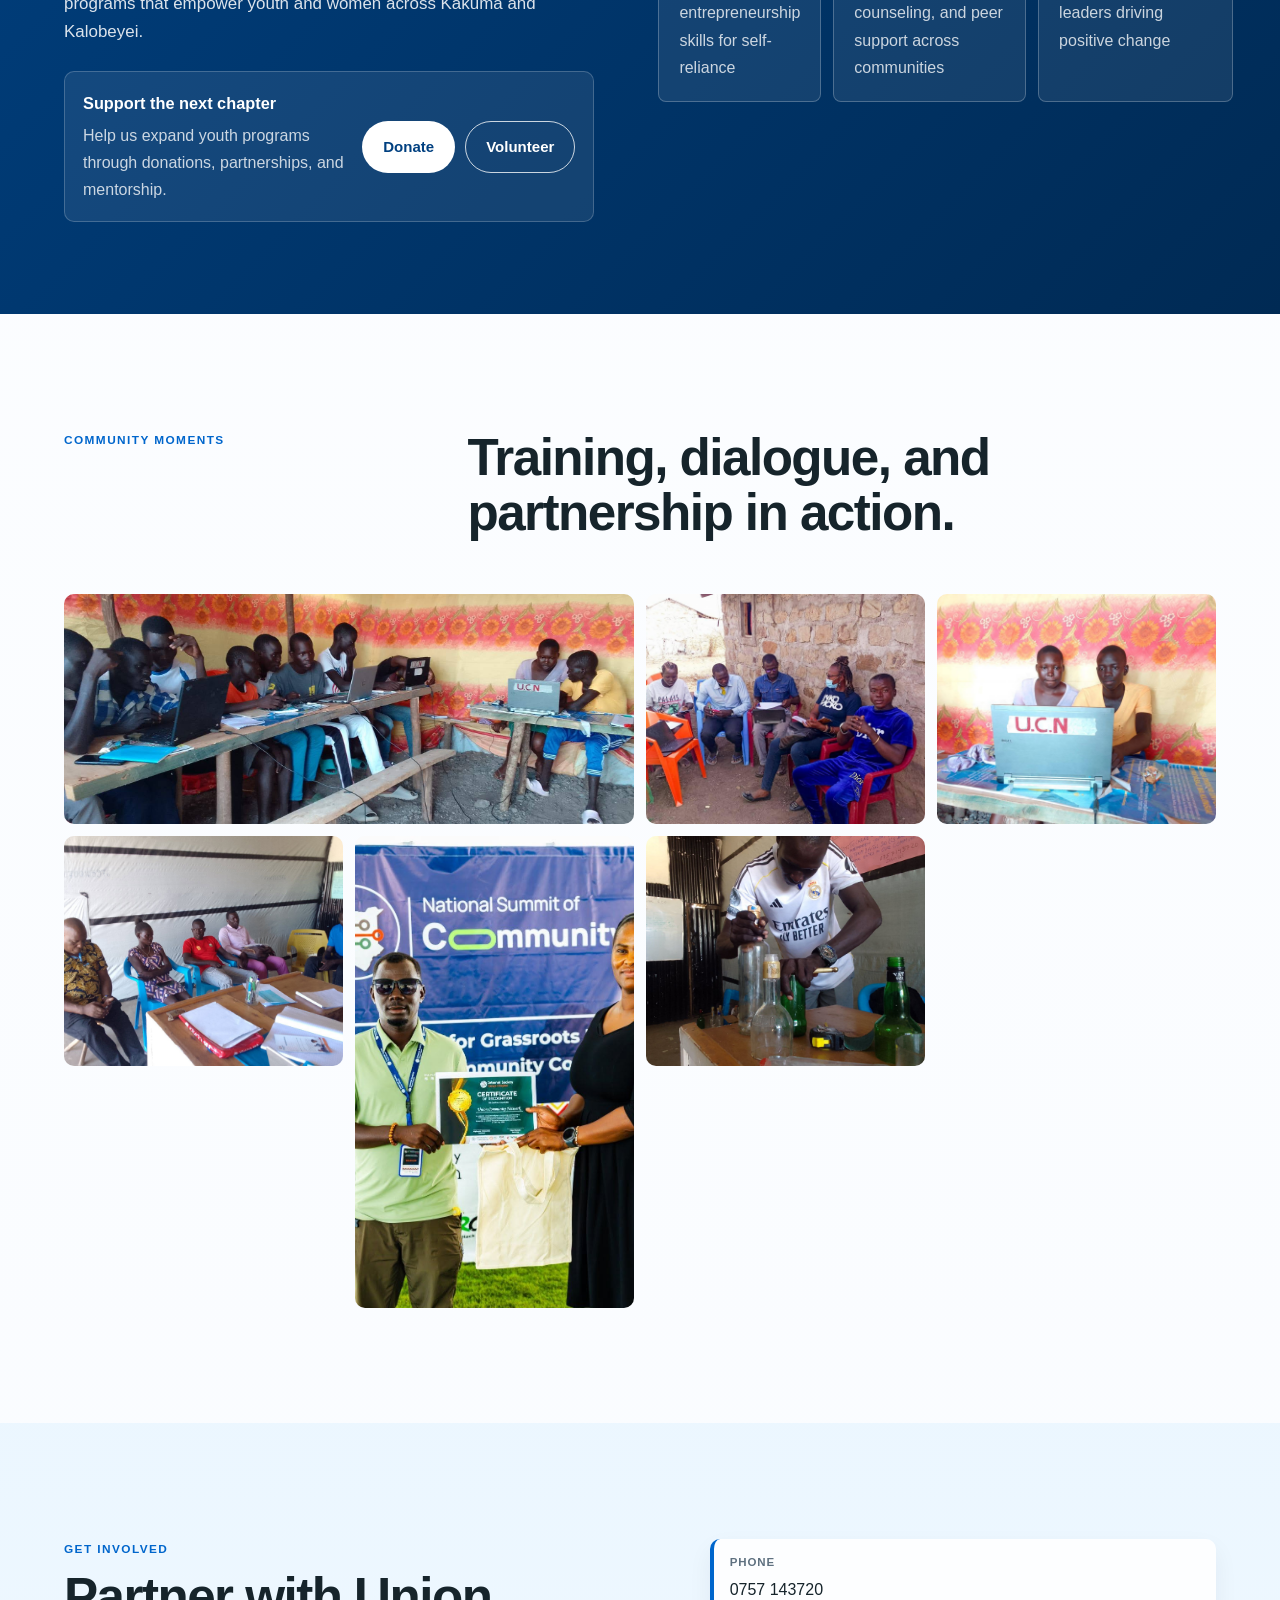
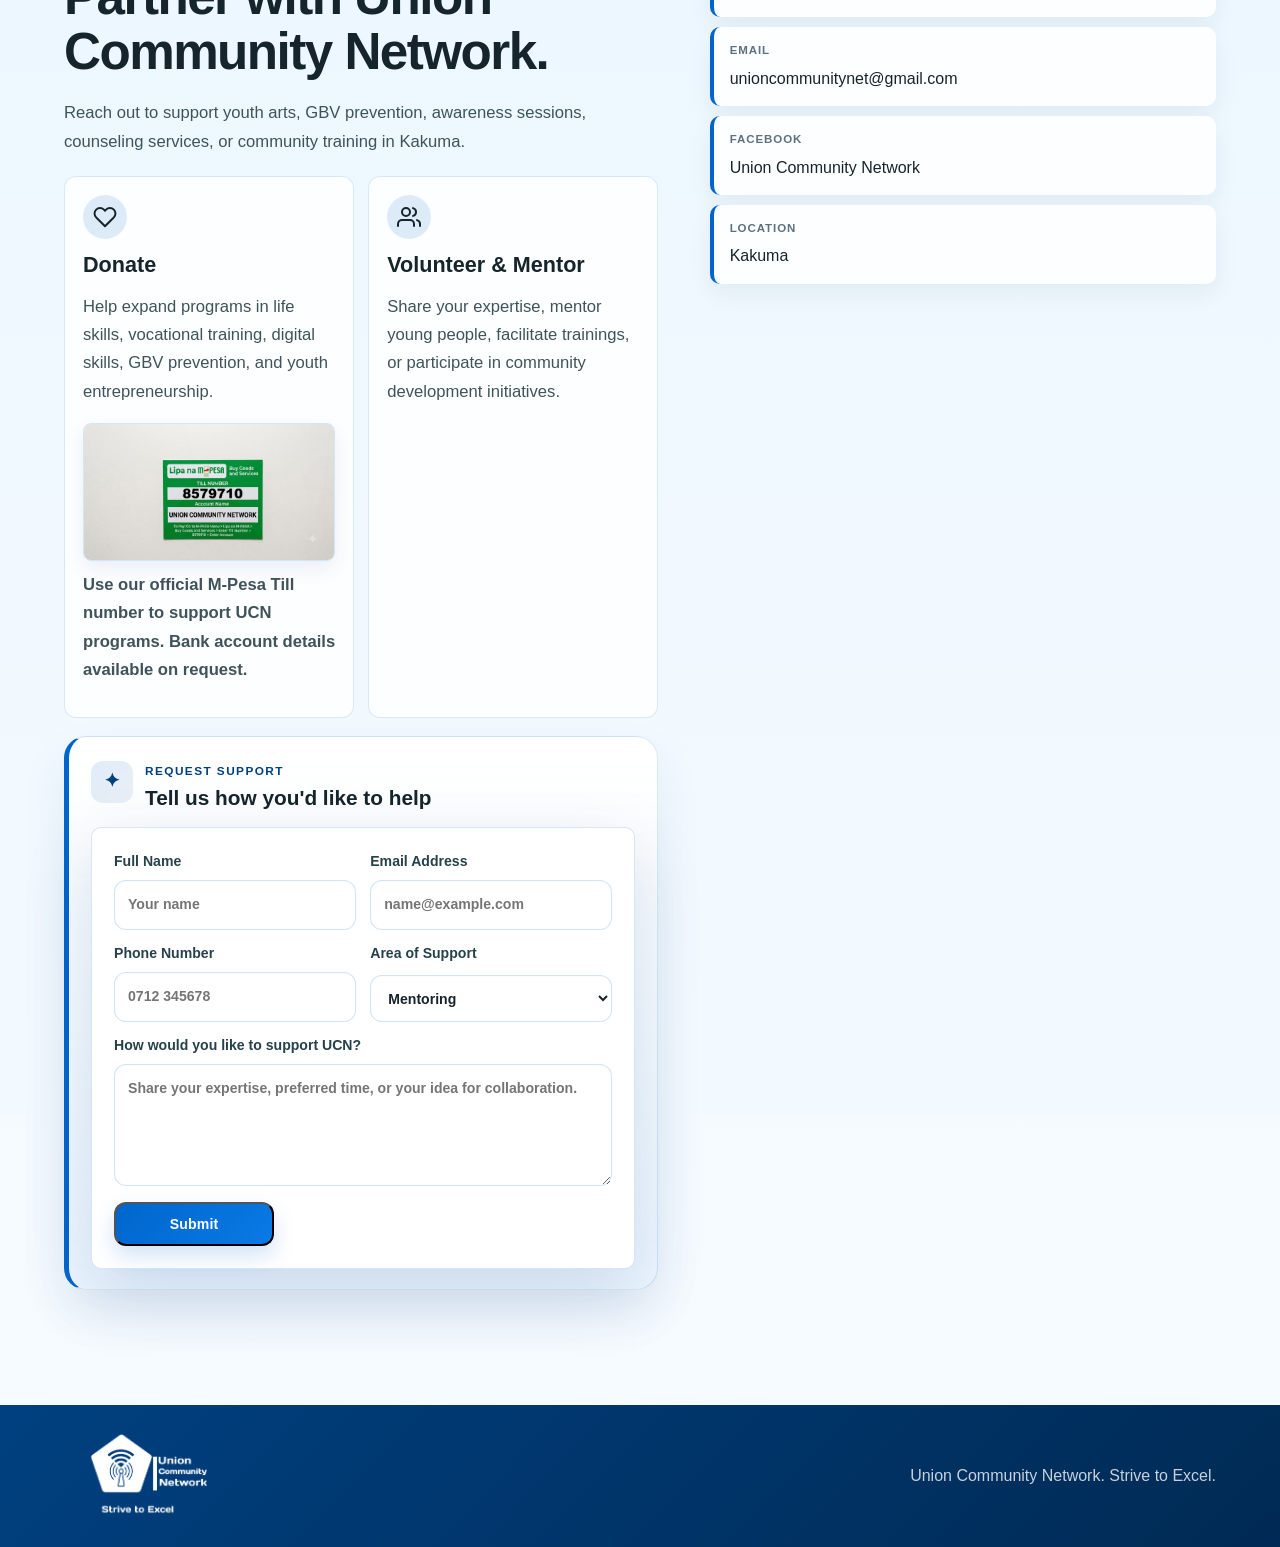
==== commit 8af0534b: "Dan is back-First inspection ready" ====
--- a/index.html
+++ b/index.html
@@ -19,8 +19,8 @@
         <span></span>
       </button>
       <nav class="site-nav" data-nav>
-        <a href="index.html">Home</a>
-        <a class="nav-about-btn" href="about.html">About Us</a>
+        <a href="#home">Home</a>
+        <a class="nav-about-btn" href="#about">About Us</a>
         <a href="#programs">Programs</a>
         <a href="#gallery">Gallery</a>
         <a href="#contact">Contact</a>
@@ -60,14 +60,14 @@
 
       <section class="intro section-pad" id="about">
         <div class="section-heading">
-          <p class="eyebrow">Who We Are</p>
+          <p class="eyebrow">About Us</p>
           <h2>Local people building safer, more creative communities.</h2>
-          <a class="button primary small-link" href="about.html">Read Full About Us</a>
+          <a class="button primary small-link" href="#contact">Partner With UCN</a>
         </div>
         <div class="intro-grid">
           <div>
-            <p>Union Community Network (UCN) is committed to empowering youth from both host and refugee communities by nurturing their talents through the arts. We also support women by providing training on gender-based violence prevention, awareness, and counseling services.</p>
-            <p>The organization works across host and refugee communities, using training sessions, peer connection, arts, and community dialogue to help people build confidence, safety, and opportunity.</p>
+            <p>Union Community Network (UCN) is committed to empowering youth from both host and refugee communities by nurturing their talents through the arts. We also support women with training on gender-based violence prevention, awareness, and counseling services.</p>
+            <p>Since 2016, we have grown from a self-help group into a registered community-based organization serving Kakuma and Kalobeyei through skills development, digital access, peace building, and psychosocial support.</p>
           </div>
           <div class="values-panel">
             <h3>Our Focus</h3>
@@ -78,6 +78,21 @@
               <li>Partnerships rooted in Kakuma</li>
             </ul>
           </div>
+        </div>
+
+        <div class="about-summary-grid">
+          <article class="summary-card">
+            <span>Our Vision</span>
+            <p>To ensure no youth is left behind as far as technology is concerned.</p>
+          </article>
+          <article class="summary-card">
+            <span>Our Mission</span>
+            <p>To create a new generation of independent youths while providing digital skills and reducing crime rates in the community.</p>
+          </article>
+          <article class="summary-card">
+            <span>Our Purpose</span>
+            <p>To promote education, dignity, unity, and sustainable opportunity for youth and women.</p>
+          </article>
         </div>
       </section>
 
@@ -224,8 +239,14 @@
               <p>Share your expertise, mentor young people, facilitate trainings, or participate in community development initiatives.</p>
             </article>
           </div>
-          <div class="volunteer-form-wrapper">
-            <h3>Register Interest to Volunteer</h3>
+          <div class="support-request-card">
+            <div class="request-card-header">
+              <div class="request-card-icon">✦</div>
+              <div>
+                <p class="eyebrow">Request Support</p>
+                <h3>Tell us how you'd like to help</h3>
+              </div>
+            </div>
             <form class="volunteer-form page-form" action="mailto:Classicphilemon@gmail.com" method="post" enctype="text/plain">
               <label>
                 Full Name
@@ -248,9 +269,9 @@
                   <option>Organizational partnership</option>
                 </select>
               </label>
-              <label>
+              <label class="full-width">
                 How would you like to support UCN?
-                <textarea name="message" rows="5" placeholder="Share your expertise, preferred time, or your idea for collaboration."></textarea>
+                <textarea name="message" rows="4" placeholder="Share your expertise, preferred time, or your idea for collaboration."></textarea>
               </label>
               <button class="nav-about-btn" type="submit">Submit</button>
             </form>
@@ -282,6 +303,8 @@
       <p>Union Community Network. Strive to Excel.</p>
     </footer>
 
+    <a class="back-to-top" href="#home" aria-label="Back to top">↑</a>
+
     <!-- ===== Lightbox ===== -->
     <div class="lightbox" data-lightbox role="dialog" aria-label="Image viewer">
       <button class="lightbox-close" data-lightbox-close aria-label="Close viewer">&times;</button>
--- a/style.css
+++ b/style.css
@@ -13,8 +13,8 @@
   --line: rgba(0, 102, 204, 0.16);
   --shadow: 0 24px 70px rgba(0, 64, 128, 0.16);
   --card-shadow: 0 16px 40px rgba(22, 36, 43, 0.06);
-  --radius: 10px;
-  --header-height: 56px;
+  --radius: 12px;
+  --header-height: 64px;
   --warm-bg: #fffdf7;
   --green: #059669;
   --green-soft: #ecfdf5;
@@ -26,12 +26,12 @@
 
 html {
   scroll-behavior: smooth;
-  scroll-padding-top: calc(var(--header-height) + 16px);
+  scroll-padding-top: calc(var(--header-height) + 18px);
 }
 
 section[id],
 main[id] {
-  scroll-margin-top: calc(var(--header-height) + 16px);
+  scroll-margin-top: calc(var(--header-height) + 18px);
 }
 
 body {
@@ -39,8 +39,11 @@
   color: var(--ink);
   background: linear-gradient(180deg, #ffffff 0%, #f8fbff 100%);
   font-family: "Segoe UI", Arial, Helvetica, sans-serif;
+  font-size: 16px;
   line-height: 1.7;
+  text-rendering: optimizeLegibility;
   -webkit-font-smoothing: antialiased;
+  -webkit-text-size-adjust: 100%;
 }
 
 img {
@@ -62,20 +65,23 @@
   align-items: center;
   justify-content: space-between;
   gap: 16px;
-  min-height: 56px;
-  padding: 6px clamp(14px, 3vw, 40px);
+  min-height: var(--header-height);
+  padding: 10px clamp(14px, 3vw, 40px);
   color: var(--ink);
-  background: rgba(255, 255, 255, 0.94);
-  box-shadow: 0 8px 20px rgba(0, 64, 128, 0.08);
+  background: rgba(255, 255, 255, 0.78);
+  border-bottom: 1px solid rgba(0, 102, 204, 0.08);
+  box-shadow: 0 10px 28px rgba(0, 64, 128, 0.05);
   backdrop-filter: blur(14px);
-  transition: background 180ms ease, box-shadow 180ms ease, color 180ms ease;
+  -webkit-backdrop-filter: blur(14px);
+  transition: background 180ms ease, box-shadow 180ms ease, border-color 180ms ease, color 180ms ease;
 }
 
 .site-header.is-scrolled,
 .site-header.is-open {
   color: var(--ink);
-  background: rgba(255, 255, 255, 0.98);
-  box-shadow: 0 8px 20px rgba(0, 64, 128, 0.1);
+  background: rgba(255, 255, 255, 0.9);
+  border-color: rgba(0, 102, 204, 0.12);
+  box-shadow: 0 12px 30px rgba(0, 64, 128, 0.08);
 }
 
 .brand {
@@ -94,74 +100,83 @@
 .site-nav {
   display: flex;
   align-items: center;
-  gap: clamp(18px, 3vw, 38px);
-  font-size: 0.92rem;
+  gap: clamp(18px, 2.8vw, 34px);
+  font-size: 0.9rem;
   font-weight: 700;
   letter-spacing: 0;
 }
 
 .site-nav a {
+  position: relative;
+  padding: 8px 12px 10px;
+  color: var(--ink);
+  font-size: 0.92rem;
   text-decoration: none;
-  position: relative;
-  padding-bottom: 3px;
-  transition: color 180ms ease;
+  white-space: nowrap;
+  border-radius: 999px;
+  transition: color 180ms ease, transform 180ms ease, background 180ms ease, box-shadow 180ms ease;
 }
 
 .site-nav a::after {
   content: '';
   position: absolute;
-  bottom: -2px;
-  left: 0;
-  right: 0;
-  height: 2.5px;
+  bottom: 0;
+  left: 12px;
+  right: 12px;
+  height: 2px;
   background: var(--blue);
-  border-radius: 2px;
+  border-radius: 999px;
   transform: scaleX(0);
+  transform-origin: center;
   transition: transform 200ms ease;
 }
 
-.site-nav a:hover {
+.site-nav a:hover,
+.site-nav a:focus-visible {
   color: var(--blue);
-}
-
-.site-nav a:hover::after {
-  transform: scaleX(1);
-}
-
+  background: rgba(0, 102, 204, 0.05);
+}
+
+.site-nav a:hover::after,
+.site-nav a:focus-visible::after,
 .site-nav a.is-active::after {
   transform: scaleX(1);
 }
 
 .site-nav a.is-active {
-  color: var(--blue);
+  color: var(--deep-blue);
+  background: rgba(0, 102, 204, 0.08);
 }
 
 .nav-about-btn {
   display: inline-flex;
   align-items: center;
-  padding: 6px 16px;
-  background: var(--blue);
+  justify-content: center;
+  padding: 9px 16px;
+  background: linear-gradient(135deg, var(--blue) 0%, #0a7ae6 100%);
   color: #fff !important;
-  border-radius: 6px;
+  border-radius: 999px;
   font-weight: 700;
-  font-size: 0.9rem;
-  transition: background 180ms ease, transform 120ms ease;
+  font-size: 0.88rem;
+  transition: background 180ms ease, transform 180ms ease, box-shadow 180ms ease, opacity 180ms ease;
   letter-spacing: 0.01em;
+  box-shadow: 0 10px 22px rgba(0, 102, 204, 0.18);
 }
 
 .nav-about-btn::after {
   display: none;
 }
 
-.nav-about-btn:hover {
-  background: var(--deep-blue) !important;
+.nav-about-btn:hover,
+.nav-about-btn:focus-visible {
+  background: linear-gradient(135deg, var(--deep-blue) 0%, #0058b3 100%) !important;
   color: #fff !important;
   transform: translateY(-1px);
 }
 
 .nav-about-btn.is-active {
-  background: var(--deep-blue) !important;
-  box-shadow: inset 0 2px 4px rgba(0, 0, 0, 0.2);
+  background: linear-gradient(135deg, var(--deep-blue) 0%, #003e7a 100%) !important;
+  box-shadow: inset 0 2px 4px rgba(0, 0, 0, 0.18), 0 12px 26px rgba(0, 64, 128, 0.2);
 }
 
 .nav-toggle {
@@ -261,6 +276,7 @@
   margin-bottom: 20px;
   font-size: clamp(2.2rem, 4vw, 3.4rem);
   letter-spacing: -0.03em;
+  color: var(--ink);
 }
 
 h3 {
@@ -287,17 +303,19 @@
   align-items: center;
   justify-content: center;
   min-height: 48px;
-  padding: 12px 18px;
-  border: 2px solid transparent;
-  border-radius: 5px;
+  padding: 12px 20px;
+  border: 1px solid transparent;
+  border-radius: 999px;
   font-weight: 800;
+  font-size: 0.94rem;
   text-decoration: none;
-  transition: transform 180ms ease, box-shadow 180ms ease, opacity 180ms ease;
-}
-
-.button:hover {
+  transition: transform 180ms ease, box-shadow 180ms ease, opacity 180ms ease, border-color 180ms ease, background 180ms ease;
+}
+
+.button:hover,
+.button:focus-visible {
   transform: translateY(-1px);
-  box-shadow: 0 10px 24px rgba(0, 64, 128, 0.14);
+  box-shadow: 0 12px 28px rgba(0, 64, 128, 0.14);
 }
 
 .hero-highlights {
@@ -344,7 +362,7 @@
 }
 
 .section-pad {
-  padding: clamp(64px, 9vw, 120px) clamp(18px, 5vw, 72px);
+  padding: clamp(72px, 9vw, 126px) clamp(18px, 5vw, 72px);
 }
 
 .section-heading {
@@ -399,11 +417,51 @@
   line-height: 1.82;
 }
 
+.about-summary-grid {
+  display: grid;
+  grid-template-columns: repeat(3, minmax(0, 1fr));
+  gap: 18px;
+  max-width: 1180px;
+  margin: 32px auto 0;
+}
+
+.summary-card {
+  padding: 24px 22px;
+  border: 1px solid var(--line);
+  border-radius: var(--radius);
+  background: linear-gradient(180deg, rgba(255, 255, 255, 0.94), rgba(234, 246, 255, 0.64));
+  box-shadow: 0 16px 32px rgba(22, 36, 43, 0.04);
+  transition: transform 180ms ease, box-shadow 180ms ease;
+}
+
+.summary-card:hover {
+  transform: translateY(-2px);
+  box-shadow: 0 22px 38px rgba(0, 64, 128, 0.08);
+}
+
+.summary-card span {
+  display: block;
+  margin-bottom: 10px;
+  color: var(--deep-blue);
+  font-size: 0.8rem;
+  font-weight: 800;
+  letter-spacing: 0.08em;
+  text-transform: uppercase;
+}
+
+.summary-card p {
+  margin: 0;
+  color: #394e5a;
+  line-height: 1.7;
+}
+
 .values-panel {
   padding: 28px;
+  border: 1px solid rgba(0, 102, 204, 0.12);
   border-left: 6px solid var(--blue);
-  background: var(--white);
-  box-shadow: var(--shadow);
+  border-radius: 18px;
+  background: linear-gradient(180deg, rgba(255, 255, 255, 0.96), rgba(234, 246, 255, 0.74));
+  box-shadow: 0 18px 40px rgba(0, 64, 128, 0.06);
 }
 
 .contact-card {
@@ -611,7 +669,7 @@
   grid-template-rows: 230px 1fr;
   min-height: 100%;
   border: 1px solid var(--line);
-  border-radius: 8px;
+  border-radius: 12px;
   overflow: hidden;
   background: var(--warm-bg);
   transition: transform 200ms ease, box-shadow 200ms ease;
@@ -924,65 +982,119 @@
 
 .contact {
   display: grid;
-  grid-template-columns: minmax(0, 0.75fr) minmax(310px, 0.55fr);
-  gap: clamp(28px, 6vw, 86px);
+  grid-template-columns: minmax(0, 1.08fr) minmax(300px, 0.92fr);
+  gap: clamp(24px, 4vw, 52px);
   align-items: start;
-  background: var(--sky);
+  background: linear-gradient(180deg, rgba(234, 246, 255, 0.9) 0%, rgba(245, 251, 255, 0.74) 100%);
 }
 
 .contact-copy p:not(.eyebrow) {
-  max-width: 620px;
+  max-width: 610px;
   color: #40535a;
-  font-size: 1.12rem;
+  font-size: 1.04rem;
 }
 
 .support-grid {
   display: grid;
   grid-template-columns: repeat(2, minmax(0, 1fr));
-  gap: 18px;
-  margin-top: 26px;
+  gap: 14px;
+  margin-top: 20px;
 }
 
 .support-card {
-  padding: 22px;
-  border: 1px solid rgba(0, 102, 204, 0.16);
-  border-radius: 8px;
-  background: rgba(255, 255, 255, 0.7);
+  padding: 18px 18px 16px;
+  border: 1px solid rgba(0, 102, 204, 0.14);
+  border-radius: 12px;
+  background: rgba(255, 255, 255, 0.82);
   transition: transform 200ms ease, box-shadow 200ms ease;
 }
 
 .support-card:hover {
   transform: translateY(-2px);
-  box-shadow: 0 16px 40px rgba(0, 64, 128, 0.08);
+  box-shadow: 0 16px 32px rgba(0, 64, 128, 0.08);
 }
 
 .support-card h3 {
-  margin-bottom: 10px;
+  margin-bottom: 8px;
 }
 
 .support-card .button {
-  margin-top: 14px;
+  margin-top: 12px;
 }
 
 .support-note {
-  margin-top: 12px;
+  margin-top: 10px;
   color: var(--deep-blue);
   font-weight: 700;
 }
 
+.support-request-card {
+  margin-top: 18px;
+  padding: 24px 22px 20px;
+  border: 1px solid rgba(0, 102, 204, 0.14);
+  border-left: 5px solid var(--blue);
+  border-radius: 22px;
+  background: linear-gradient(180deg, rgba(255, 255, 255, 0.98), rgba(235, 245, 255, 0.82));
+  box-shadow: 0 22px 48px rgba(0, 64, 128, 0.08);
+}
+
+.request-card-header {
+  display: flex;
+  align-items: flex-start;
+  gap: 12px;
+  margin-bottom: 18px;
+}
+
+.request-card-header h3 {
+  margin-bottom: 0;
+  font-size: 1.3rem;
+}
+
+.request-card-header .eyebrow {
+  margin-bottom: 6px;
+  color: var(--deep-blue);
+  letter-spacing: 0.12em;
+}
+
+.request-card-icon {
+  display: inline-flex;
+  align-items: center;
+  justify-content: center;
+  width: 42px;
+  height: 42px;
+  border-radius: 12px;
+  background: linear-gradient(135deg, rgba(0, 102, 204, 0.12), rgba(0, 64, 128, 0.08));
+  color: var(--deep-blue);
+  font-size: 1.2rem;
+  font-weight: 700;
+}
+
 .volunteer-form {
   display: grid;
-  gap: 12px;
-  margin-top: 18px;
+  grid-template-columns: repeat(2, minmax(0, 1fr));
+  gap: 12px 14px;
+  margin-top: 0;
+}
+
+.volunteer-form label {
+  display: grid;
+  gap: 6px;
+  color: #26414a;
+  font-size: 0.88rem;
+  font-weight: 700;
+}
+
+.volunteer-form .full-width {
+  grid-column: 1 / -1;
 }
 
 .donate-till {
-  margin-top: 16px;
+  margin-top: 14px;
 }
 
 .donate-till img {
   width: 100%;
-  max-width: 360px;
+  max-width: 330px;
   height: auto;
   border-radius: 8px;
   border: 1px solid rgba(0, 102, 204, 0.16);
@@ -992,8 +1104,8 @@
 }
 
 .donate-till img:hover {
-  transform: scale(1.03);
-  box-shadow: 0 12px 32px rgba(0, 64, 128, 0.15);
+  transform: scale(1.02);
+  box-shadow: 0 12px 28px rgba(0, 64, 128, 0.12);
 }
 
 .donate-till img.is-zoomed {
@@ -1001,7 +1113,7 @@
   z-index: 200;
   top: 50%;
   left: 50%;
-  transform: translate(-50%, -50%) scale(1.6);
+  transform: translate(-50%, -50%) scale(1.5);
   max-width: 80vw;
   max-height: 90vh;
   object-fit: contain;
@@ -1011,48 +1123,34 @@
 }
 
 .donate-till .support-note {
-  margin-top: 12px;
-  font-size: 0.92rem;
+  margin-top: 10px;
+  font-size: 0.9rem;
 }
 
 .volunteer-form-wrapper {
-  margin-top: 32px;
-  padding-top: 28px;
-  border-top: 2px solid rgba(0, 102, 204, 0.12);
-}
-
-.volunteer-form-wrapper h3 {
-  margin-bottom: 16px;
-  font-size: 1.25rem;
-}
-
-.volunteer-form label {
-  display: grid;
-  gap: 6px;
-  color: #26414a;
-  font-size: 0.92rem;
-  font-weight: 700;
+  display: none;
 }
 
 .volunteer-form input,
 .volunteer-form select,
 .volunteer-form textarea {
   width: 100%;
-  padding: 12px 14px;
-  border: 1px solid rgba(0, 102, 204, 0.26);
-  border-radius: 6px;
+  padding: 12px 13px;
+  border: 1px solid rgba(0, 102, 204, 0.18);
+  border-radius: 12px;
   color: var(--ink);
   font: inherit;
-  background: var(--white);
-  transition: border-color 180ms ease, box-shadow 180ms ease;
+  background: rgba(255, 255, 255, 0.96);
+  box-shadow: inset 0 1px 2px rgba(10, 33, 54, 0.02);
+  transition: border-color 180ms ease, box-shadow 180ms ease, transform 180ms ease;
 }
 
 .volunteer-form input:focus,
 .volunteer-form select:focus,
 .volunteer-form textarea:focus {
   outline: none;
-  border-color: var(--blue);
-  box-shadow: 0 0 0 3px rgba(0, 102, 204, 0.12);
+  border-color: rgba(0, 102, 204, 0.42);
+  box-shadow: 0 0 0 4px rgba(0, 102, 204, 0.08);
 }
 
 .volunteer-form textarea {
@@ -1065,44 +1163,94 @@
 }
 
 .volunteer-form .nav-about-btn {
-  justify-self: center;
-  padding: 8px 20px;
-  min-height: 40px;
+  justify-self: start;
+  min-width: 160px;
+  padding: 11px 18px;
+  min-height: 44px;
+  margin-top: 4px;
   font-size: 0.88rem;
+  border-radius: 12px;
+  background: linear-gradient(135deg, var(--blue) 0%, #0a7ae6 100%);
+  box-shadow: 0 10px 22px rgba(0, 102, 204, 0.18);
+}
+
+@media (max-width: 620px) {
+  .volunteer-form {
+    grid-template-columns: 1fr;
+  }
+
+  .volunteer-form .nav-about-btn {
+    width: 100%;
+    justify-self: stretch;
+  }
 }
 
 .contact-panel {
   display: grid;
-  gap: 12px;
+  gap: 10px;
 }
 
 .contact-panel a,
 .contact-panel p {
   display: block;
   margin: 0;
-  padding: 18px 20px;
-  border-left: 5px solid var(--blue);
-  border-radius: 6px;
+  padding: 14px 16px;
+  border-left: 4px solid var(--blue);
+  border-radius: 10px;
   color: var(--ink);
-  background: var(--white);
+  background: rgba(255, 255, 255, 0.9);
   text-decoration: none;
-  box-shadow: 0 12px 28px rgba(22, 36, 43, 0.08);
-  transition: transform 180ms ease, box-shadow 180ms ease;
+  box-shadow: 0 10px 24px rgba(22, 36, 43, 0.06);
+  transition: transform 180ms ease, box-shadow 180ms ease, border-color 180ms ease;
 }
 
 .contact-panel a:hover {
   border-left-color: var(--deep-blue);
-  transform: translateX(4px);
-  box-shadow: 0 16px 36px rgba(22, 36, 43, 0.12);
+  transform: translateX(3px);
+  box-shadow: 0 14px 28px rgba(22, 36, 43, 0.1);
 }
 
 .contact-panel span {
   display: block;
   margin-bottom: 4px;
   color: var(--muted);
-  font-size: 0.78rem;
+  font-size: 0.72rem;
   font-weight: 800;
+  letter-spacing: 0.08em;
   text-transform: uppercase;
+}
+
+.back-to-top {
+  position: fixed;
+  right: 22px;
+  bottom: 22px;
+  z-index: 25;
+  display: inline-flex;
+  align-items: center;
+  justify-content: center;
+  width: 52px;
+  height: 52px;
+  border: 1px solid rgba(255, 255, 255, 0.2);
+  border-radius: 50%;
+  background: rgba(0, 102, 204, 0.92);
+  color: var(--white);
+  font-size: 1.35rem;
+  box-shadow: 0 18px 36px rgba(0, 64, 128, 0.22);
+  opacity: 0;
+  pointer-events: none;
+  transform: translateY(16px);
+  transition: opacity 180ms ease, transform 180ms ease, background 180ms ease;
+}
+
+.back-to-top.is-visible {
+  opacity: 1;
+  pointer-events: auto;
+  transform: translateY(0);
+}
+
+.back-to-top:hover,
+.back-to-top:focus-visible {
+  background: var(--deep-blue);
 }
 
 .site-footer {
@@ -1762,6 +1910,8 @@
 
   .site-nav a {
     padding: 14px 0;
+    font-size: 0.95rem;
+    white-space: normal;
     border-bottom: 1px solid var(--line);
   }
 
@@ -1778,7 +1928,8 @@
   .about-callout-card,
   .about-intro-layout,
   .about-impact-inner,
-  .about-hero-content {
+  .about-hero-content,
+  .about-summary-grid {
     grid-template-columns: 1fr;
   }
 
@@ -1915,6 +2066,7 @@
 
   .hero-lede {
     font-size: 1.05rem;
+    line-height: 1.75;
   }
 
   .hero-actions {
@@ -1923,6 +2075,17 @@
 
   .button {
     width: 100%;
+  }
+
+  .intro-grid p,
+  .contact-copy p:not(.eyebrow),
+  .support-card p,
+  .program-card p,
+  .summary-card p,
+  .volunteer-copy p,
+  .volunteer-copy li {
+    font-size: 1rem;
+    line-height: 1.8;
   }
 
   .program-card {
@@ -1939,7 +2102,8 @@
   .partner-grid,
   .stories-grid,
   .gallery-grid,
-  .partners-grid {
+  .partners-grid,
+  .about-summary-grid {
     grid-template-columns: 1fr;
     grid-auto-rows: 240px;
   }
@@ -2091,12 +2255,33 @@
     padding-right: 14px;
   }
 
+  .site-nav a {
+    font-size: 0.92rem;
+  }
+
+  .button,
+  .nav-about-btn,
+  .volunteer-form .nav-about-btn {
+    min-height: 46px;
+  }
+
   .hero-highlights div,
   .values-panel,
   .program-card div,
   .impact-stats div,
   .contact-panel a,
-  .contact-panel p {
+  .contact-panel p,
+  .support-request-card {
     padding: 18px;
   }
+
+  .volunteer-form input,
+  .volunteer-form select,
+  .volunteer-form textarea {
+    font-size: 1rem;
+  }
+
+  .contact-panel span {
+    letter-spacing: 0.06em;
+  }
 }
